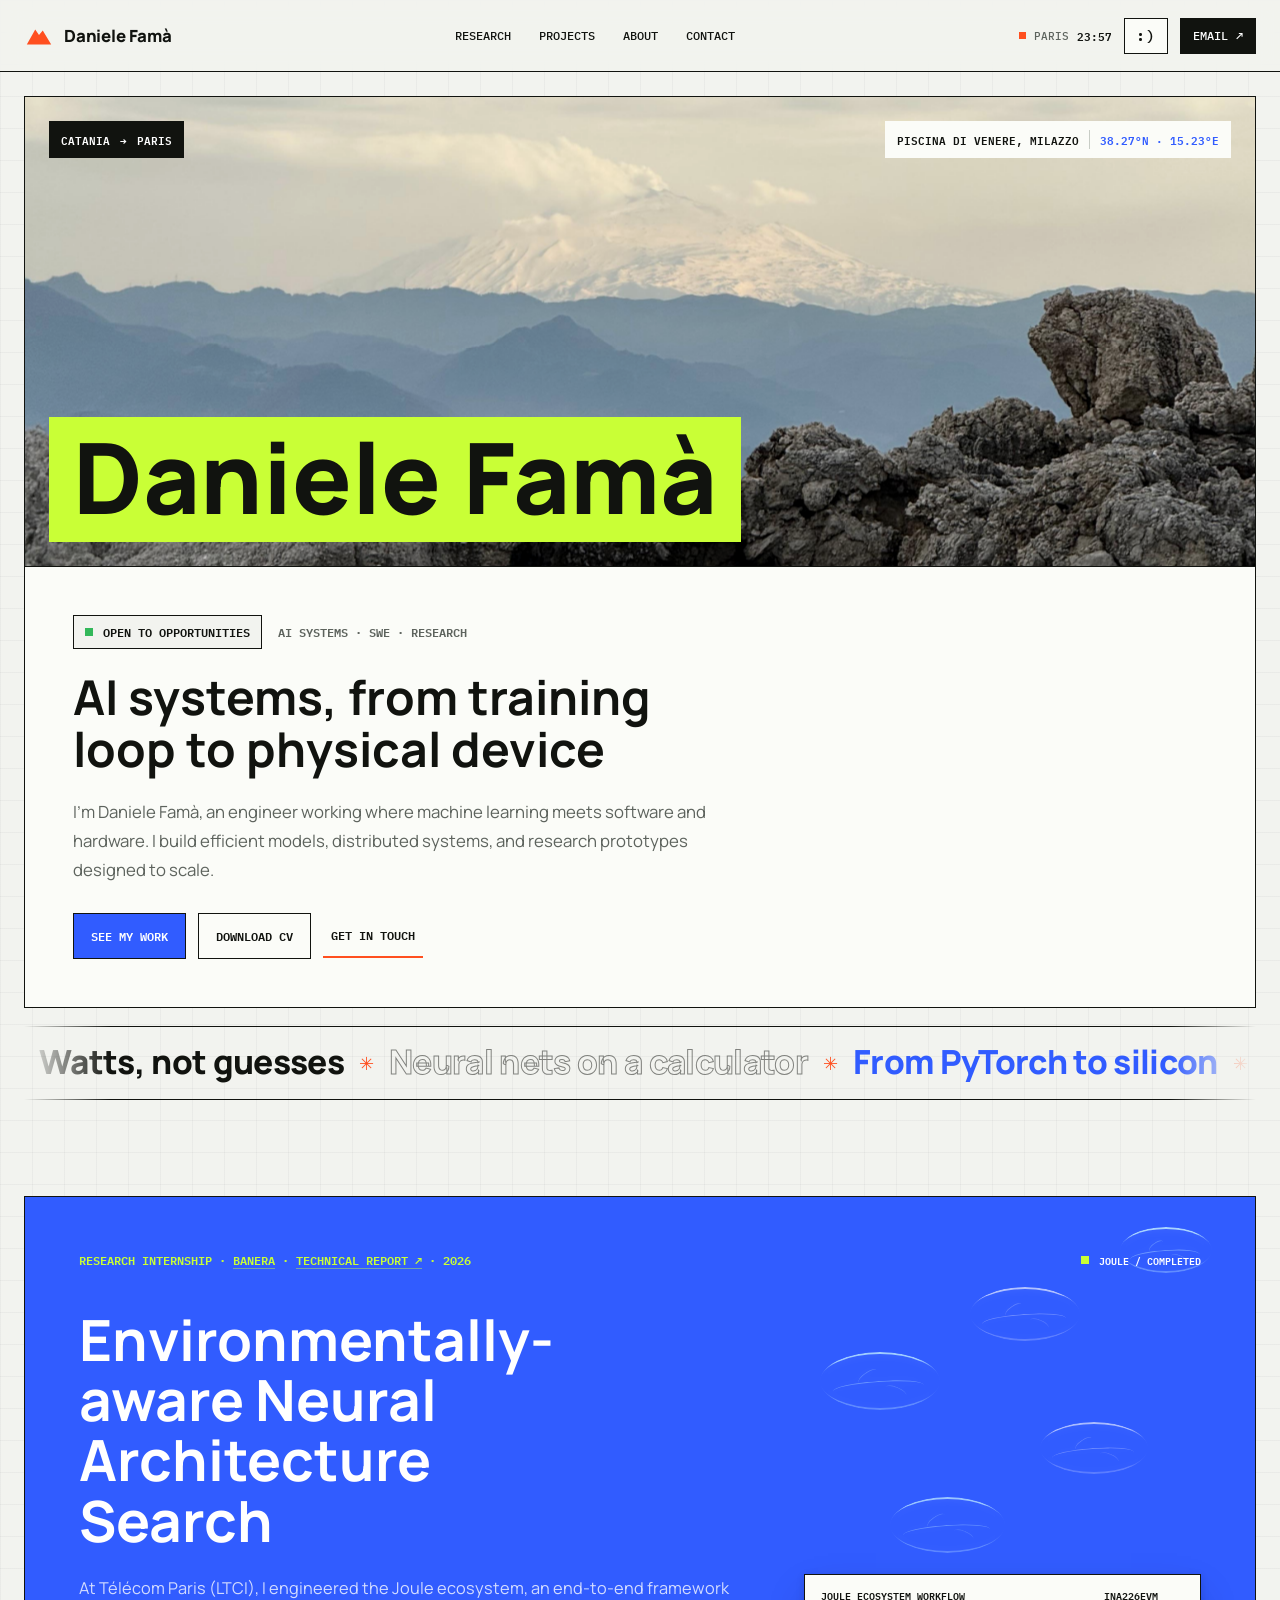
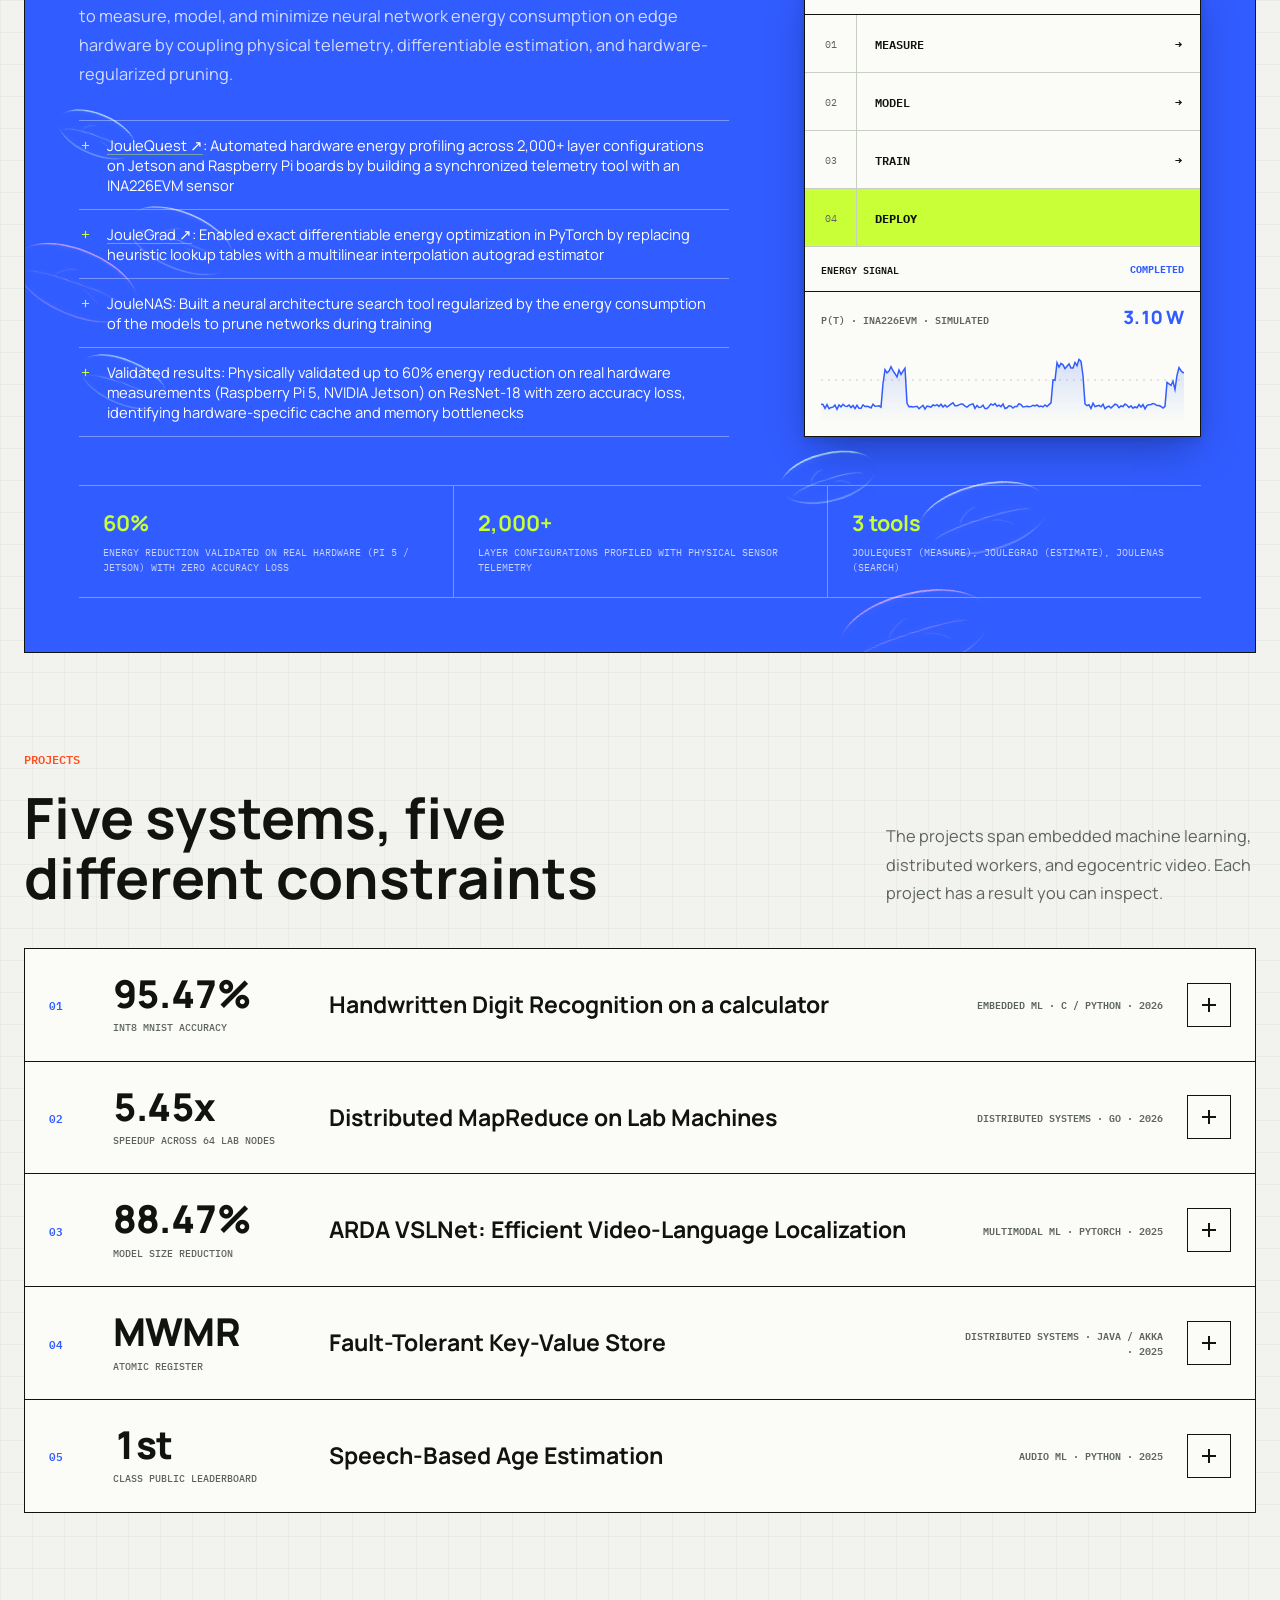
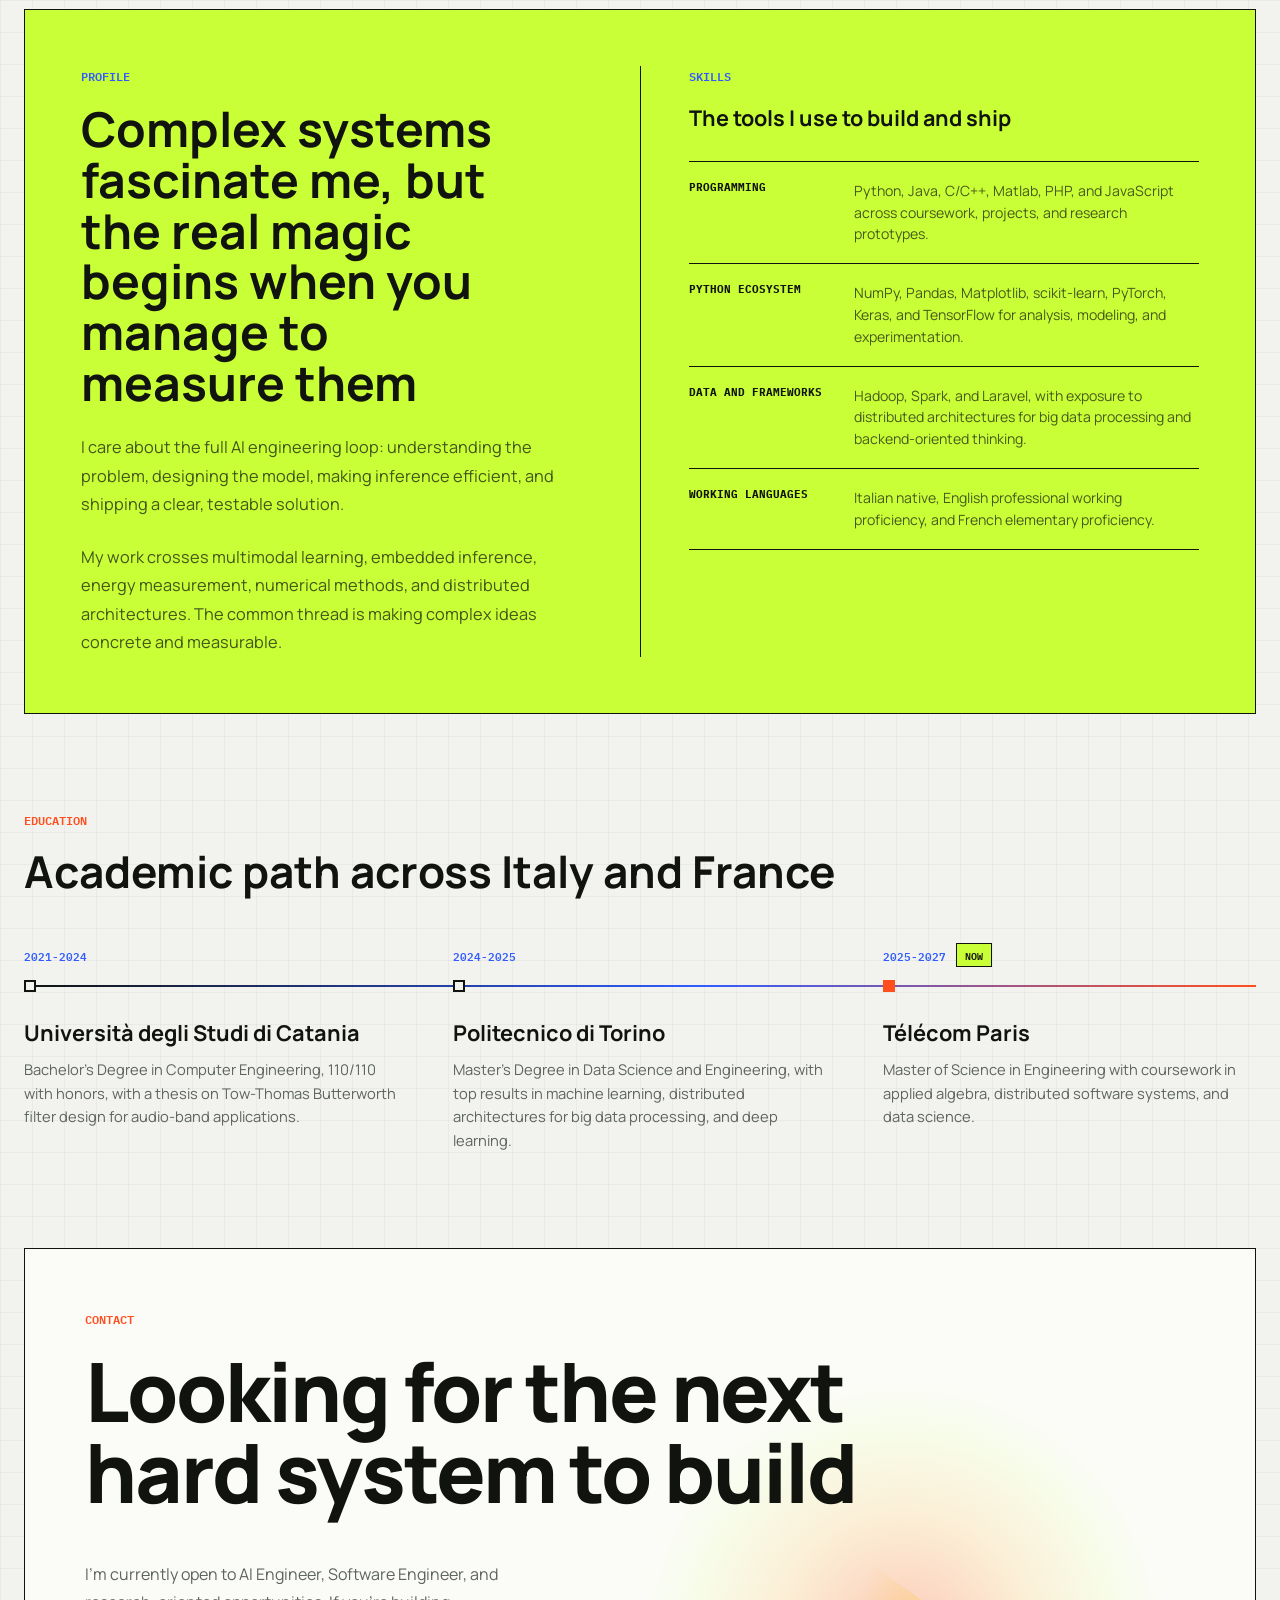
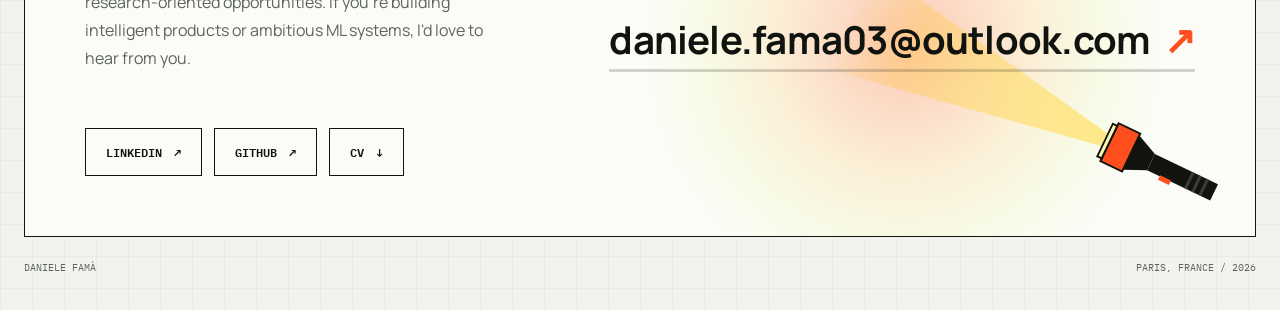
==== index.html @ eae2f4e5 "telemetry object improved" ====
<!DOCTYPE html>
<html lang="en">
  <head>
    <meta charset="UTF-8" />
    <meta name="viewport" content="width=device-width, initial-scale=1.0" />
    <meta name="theme-color" content="#f2f3ef" />
    <title>Daniele Fam&#224;</title>
    <meta
      name="description"
      content="Daniele Fam&#224; is an AI systems engineer and researcher building efficient machine learning, embedded inference, and distributed software."
    />
    <meta name="google-site-verification" content="vZZBsT3FlgSBNTk1A4DWDJpKi2VEjk6vRIv4xX8VwcM" />
    <link
      rel="icon"
      href="data:image/svg+xml,%3Csvg xmlns='http://www.w3.org/2000/svg' viewBox='0 0 32 32'%3E%3Cpath d='M3 25 L12 9 L16 15 L20 10 L29 25 Z' fill='%23ff4f1f'/%3E%3C/svg%3E"
    />
    <link rel="preconnect" href="https://fonts.googleapis.com" />
    <link rel="preconnect" href="https://fonts.gstatic.com" crossorigin />
    <link
      href="https://fonts.googleapis.com/css2?family=IBM+Plex+Mono:wght@400;500;600&family=Manrope:wght@400;500;600;700;800&display=swap"
      rel="stylesheet"
    />
    <link rel="stylesheet" href="styles.css?v=45" />
  </head>
  <body>
    <a class="skip-link" href="#main-content">Skip to content</a>

    <header class="site-header">
      <a class="brand" href="#top" aria-label="Daniele Fam&#224;, back to top">
        <svg class="brand-mark" viewBox="0 0 32 32" aria-hidden="true">
          <path d="M3 25 L12 9 L16 15 L20 10 L29 25 Z" />
        </svg>
        <span class="brand-name">Daniele Fam&#224;</span>
      </a>

      <nav class="main-nav" aria-label="Primary navigation">
        <a href="#experience" data-i18n="nav.experience">Research</a>
        <a href="#highlights" data-i18n="nav.highlights">Projects</a>
        <a href="#about" data-i18n="nav.about">About</a>
        <a href="#contact" data-i18n="nav.contact">Contact</a>
      </nav>

      <div class="header-actions">
        <span class="header-clock" aria-label="Local time in Paris">
          <span class="clock-dot" aria-hidden="true"></span>Paris <time data-paris-time>--:--</time>
        </span>
        <button class="header-mood" type="button" aria-label="Interactive smiley face: hover to stick tongue out" title=":)">
          <span class="mood-face" aria-hidden="true">
            <span class="mood-eyes">:</span><span class="mood-mouth"><span class="mouth-smile">)</span><span class="mouth-tongue">P</span></span>
          </span>
        </button>
        <a class="header-contact" href="mailto:daniele.fama03@outlook.com">Email <span aria-hidden="true">&nearr;</span></a>
      </div>
    </header>

    <main id="main-content">
      <section id="top" class="hero reveal reveal-visible" aria-labelledby="hero-name">
        <div class="hero-media">
          <img src="picture_for_website/4.jpg" alt="" width="3024" height="4032" />
          <div class="hero-origin" aria-label="From Catania to Paris">
            <span>Catania</span><span aria-hidden="true">&rarr;</span><span>Paris</span>
          </div>
          <p class="hero-coords">
            <span>Piscina di Venere, Milazzo</span>
            <span>38.27&deg;N &middot; 15.23&deg;E</span>
          </p>
          <h1 id="hero-name"><span>Daniele</span> <span>Fam&#224;</span></h1>
        </div>

        <div class="hero-intro">
          <div class="hero-copy">
            <div class="hero-status">
              <span class="hero-availability">
                <span class="status-dot" aria-hidden="true"></span>
                <span data-i18n="hero.stat3Value">Open to opportunities</span>
              </span>
              <span data-i18n="hero.eyebrow">AI systems · SWE · Research</span>
            </div>
            <h2 data-i18n="hero.title">AI systems, from training loop to physical device</h2>
            <p data-i18n="hero.text">
              I'm Daniele Fam&#224;, an engineer working where machine learning meets software and hardware. I build
              efficient models, distributed systems, and research prototypes that hold up beyond the notebook.
            </p>
            <div class="hero-actions">
              <a class="button button-primary" href="#experience" data-i18n="hero.primaryCta">See my work</a>
              <a target="_blank" rel="noopener noreferrer" class="button button-secondary" href="assets/daniele_fama-cv.pdf" download data-i18n="hero.cvCta">Download CV</a>
              <a class="text-link" href="mailto:daniele.fama03@outlook.com" data-i18n="hero.secondaryCta">Get in touch</a>
            </div>
          </div>

        </div>
      </section>

      <section class="motion-strip" aria-hidden="true">
        <div class="motion-track" id="motion-track"></div>
      </section>

      <div id="experience-list">
      <section id="experience" class="research-section reveal" aria-labelledby="research-title">
        <div class="research-botanical" aria-hidden="true">
          <span class="botanical-sprig botanical-sprig-a">
            <i><span></span></i><i><span></span></i><i><span></span></i><i><span></span></i><i><span></span></i>
          </span>
          <span class="botanical-sprig botanical-sprig-b">
            <i><span></span></i><i><span></span></i><i><span></span></i><i><span></span></i>
          </span>
          <span class="botanical-sprig botanical-sprig-c">
            <i><span></span></i><i><span></span></i><i><span></span></i><i><span></span></i><i><span></span></i>
          </span>
        </div>
        <div class="section-kicker-row">
          <p class="section-tag">Research internship · <a href="https://anr.fr/Projet-ANR-24-CE23-4369" target="_blank" rel="noreferrer" class="research-fund-link" title="ANR BANERA project">BANERA</a> · 2026</p>
          <span class="research-state"><span aria-hidden="true"></span> JOULE / COMPLETED</span>
        </div>

        <div class="research-grid">
          <div class="research-copy">
            <h2 id="research-title" class="section-title">
              Environmentally-aware Neural Architecture Search
            </h2>
            <p class="section-text">
              At T&#233;l&#233;com Paris (LTCI), I engineered the Joule ecosystem, an end-to-end framework to measure, model, and minimize neural network energy consumption on edge hardware by coupling physical telemetry, differentiable estimation, and hardware-regularized pruning.
            </p>
            <ul class="research-points">
              <li>JouleQuest: Automated hardware energy profiling across 2,000+ layer configurations on Jetson and Raspberry Pi boards by building a synchronized telemetry tool with an INA226EVM sensor</li>
              <li>JouleGrad: Enabled exact differentiable energy optimization in PyTorch by replacing heuristic lookup tables with a multilinear interpolation autograd estimator</li>
              <li>JouleNAS: Built an architecture search tool that finds energy-efficient models by pruning networks during training with real hardware measurements</li>
              <li>Validated results: Physically validated up to 60% energy reduction on real hardware measurements (Raspberry Pi 5, NVIDIA Jetson) on ResNet-18 with zero accuracy loss, identifying hardware-specific cache and memory bottlenecks</li>
            </ul>
          </div>

          <div class="research-console" aria-label="Joule ecosystem workflow" aria-live="polite">
            <div class="console-view" data-console-view="overview">
              <div class="console-header">
                <span>Joule ecosystem workflow</span>
                <span>INA226EVM</span>
              </div>
              <ol class="console-flow">
                <li>
                  <span>01</span>
                  <button class="console-step-button" type="button" data-console-open="measure">
                    <span>Measure</span><span aria-hidden="true">&rarr;</span>
                  </button>
                </li>
                <li>
                  <span>02</span>
                  <button class="console-step-button" type="button" data-console-open="model">
                    <span>Model</span><span aria-hidden="true">&rarr;</span>
                  </button>
                </li>
                <li>
                  <span>03</span>
                  <button class="console-step-button" type="button" data-console-open="train">
                    <span>Train</span><span aria-hidden="true">&rarr;</span>
                  </button>
                </li>
                <li class="console-step-active"><span>04</span><strong>Deploy</strong></li>
              </ol>
              <div class="console-readout"><span>ENERGY SIGNAL</span><strong>COMPLETED</strong></div>
            </div>

            <div class="console-view" data-console-view="measure" hidden>
              <div class="console-header">
                <span>JouleQuest measurement loop</span>
                <button class="console-back" type="button" data-console-back>
                  <span aria-hidden="true">&larr;</span> <span>Back</span>
                </button>
              </div>
              <ol class="console-flow">
                <li><span>01</span><strong>Run</strong></li>
                <li><span>02</span><strong>Calibrate</strong></li>
                <li><span>03</span><strong>Capture</strong></li>
                <li class="console-step-active"><span>04</span><strong>Analyze</strong></li>
              </ol>
              <div class="console-readout"><span>ENERGY SIGNAL</span><strong>COMPLETED</strong></div>
            </div>

            <div class="console-view" data-console-view="model" hidden>
              <div class="console-header">
                <span>JouleGrad differentiable estimator</span>
                <button class="console-back" type="button" data-console-back>
                  <span aria-hidden="true">&larr;</span> <span>Back</span>
                </button>
              </div>
              <ol class="console-flow">
                <li><span>01</span><strong>Tabulate</strong></li>
                <li><span>02</span><strong>Bracket</strong></li>
                <li><span>03</span><strong>Interpolate</strong></li>
                <li class="console-step-active"><span>04</span><strong>Differentiate</strong></li>
              </ol>
              <div class="console-readout"><span>ENERGY SIGNAL</span><strong>COMPLETED</strong></div>
            </div>

            <div class="console-view" data-console-view="train" hidden>
              <div class="console-header">
                <span>JouleNAS training loop</span>
                <button class="console-back" type="button" data-console-back>
                  <span aria-hidden="true">&larr;</span> <span>Back</span>
                </button>
              </div>
              <ol class="console-flow">
                <li><span>01</span><strong>Mask</strong></li>
                <li><span>02</span><strong>Penalize</strong></li>
                <li><span>03</span><strong>Step</strong></li>
                <li class="console-step-active"><span>04</span><strong>Harvest</strong></li>
              </ol>
              <div class="console-readout"><span>ENERGY SIGNAL</span><strong>COMPLETED</strong></div>
            </div>
          </div>
        </div>

        <div class="research-outcomes" aria-label="Research outcomes">
          <div class="research-outcome">
            <strong>60%</strong>
            <span>energy reduction validated on real hardware (Pi 5 / Jetson) with zero accuracy loss</span>
          </div>
          <div class="research-outcome">
            <strong>2,000+</strong>
            <span>layer configurations profiled with physical sensor telemetry</span>
          </div>
          <div class="research-outcome">
            <strong>3 tools</strong>
            <span>JouleQuest (measure), JouleGrad (estimate), JouleNAS (search)</span>
          </div>
        </div>
      </section>
      </div>

      <section id="highlights" class="projects-section reveal" aria-labelledby="projects-title">
        <div class="section-heading">
          <div>
            <p class="section-tag" data-i18n="highlights.tag">Projects</p>
            <h2 id="projects-title" class="section-title" data-i18n="highlights.title">
              Five systems, five different constraints
            </h2>
          </div>
          <p class="section-text section-text-compact" data-i18n="highlights.intro">
            The projects span embedded machine learning, distributed workers, and egocentric video. Each project
            has a result you can inspect.
          </p>
        </div>
        <div class="project-ledger" id="highlight-grid"></div>
      </section>

      <section id="about" class="profile-section reveal" aria-labelledby="profile-title">
        <div class="profile-copy">
          <p class="section-tag" data-i18n="about.tag">Profile</p>
          <h2 id="profile-title" class="section-title" data-i18n="about.title">
            I like difficult systems with observable behavior
          </h2>
          <p class="section-text" data-i18n="about.text1">
            I care about the full AI engineering loop: understanding the problem, designing the model, making
            inference efficient, and shipping a clear, testable solution.
          </p>
          <p class="section-text" data-i18n="about.text2">
            My work crosses multimodal learning, embedded inference, energy measurement, numerical methods, and
            distributed architectures. The common thread is making complex ideas concrete and measurable.
          </p>
        </div>

        <div id="focus" class="focus-panel">
          <div class="focus-heading">
            <p class="section-tag" data-i18n="focus.tag">Skills</p>
            <h2 class="focus-title" data-i18n="focus.title">The tools I use to build and ship</h2>
          </div>
          <div class="focus-grid" id="focus-grid"></div>
        </div>
      </section>

      <section class="education-section reveal" aria-labelledby="education-title">
        <div class="education-heading">
          <p class="section-tag" data-i18n="timeline.tag">Education</p>
          <h2 id="education-title" class="section-title" data-i18n="timeline.title">
            Academic path across Italy and France
          </h2>
        </div>
        <ol class="route" id="timeline"></ol>
      </section>

      <section id="contact" class="contact-section reveal" aria-labelledby="contact-title">
        <p class="section-tag section-tag-inverse" data-i18n="contact.tag">Contact</p>
        <h2 id="contact-title" class="contact-title" data-i18n="contact.title">
          Looking for the next hard system to build
        </h2>
        <div class="contact-grid">
          <p class="contact-text" data-i18n="contact.text">
            I'm currently open to AI Engineer, Software Engineer, and research-oriented opportunities. If
            you're building intelligent products or ambitious ML systems, I'd love to hear from you.
          </p>
          <a class="contact-email" href="mailto:daniele.fama03@outlook.com">
            <span>daniele.fama03@outlook.com</span><span aria-hidden="true">&nearr;</span>
          </a>
        </div>
        <ul class="contact-links">
          <li>
            <a href="https://www.linkedin.com/in/daniele-fama" target="_blank" rel="noreferrer">
              <span data-i18n="contact.linkedinLabel">LinkedIn</span><span aria-hidden="true">&nearr;</span>
            </a>
          </li>
          <li>
            <a href="https://github.com/danielefam" target="_blank" rel="noreferrer">
              <span>GitHub</span><span aria-hidden="true">&nearr;</span>
            </a>
          </li>
          <li>
            <a target="_blank" rel="noopener noreferrer" href="assets/daniele_fama-cv.pdf" download>
              <span data-i18n="contact.cvLabel">CV</span><span aria-hidden="true">&darr;</span>
            </a>
          </li>
        </ul>
        <div class="contact-torch" aria-hidden="true">
          <span class="torch-beam"></span>
          <svg class="torch-body" viewBox="0 0 124 48" width="124" height="48">
            <rect x="2" y="15" width="70" height="18" fill="#11130f" />
            <rect x="12" y="15" width="3" height="18" fill="#3a3d36" />
            <rect x="20" y="15" width="3" height="18" fill="#3a3d36" />
            <rect x="28" y="15" width="3" height="18" fill="#3a3d36" />
            <rect x="46" y="11" width="12" height="5" fill="#ff4f1f" />
            <polygon points="72,15 94,5 94,43 72,33" fill="#11130f" />
            <rect x="94" y="3" width="24" height="42" fill="#ff4f1f" stroke="#11130f" stroke-width="2" />
            <rect x="118" y="6" width="5" height="36" fill="#fff3b0" stroke="#11130f" stroke-width="2" />
          </svg>
        </div>
      </section>
    </main>

    <footer class="site-footer">
      <span>Daniele Fam&#224;</span>
      <span>Paris, France / 2026</span>
    </footer>

    <script src="content.js?v=12"></script>
    <script src="script.js?v=47"></script>
  </body>
</html>
---- styles.css ----
:root {
  --paper: #f2f3ef;
  --surface: #fbfcf8;
  --ink: #11130f;
  --muted: #5d635d;
  --line: #c8cdc6;
  --orange: #ff4f1f;
  --lime: #c9ff36;
  --blue: #315cff;
  --mono: "IBM Plex Mono", monospace;
  --sans: "Manrope", sans-serif;
  --max-width: 1240px;
}

* {
  box-sizing: border-box;
}

html {
  scroll-behavior: smooth;
  scroll-padding-top: 88px;
}

body {
  margin: 0;
  min-width: 320px;
  color: var(--ink);
  background-color: var(--paper);
  background-image:
    linear-gradient(rgba(17, 19, 15, 0.035) 1px, transparent 1px),
    linear-gradient(90deg, rgba(17, 19, 15, 0.035) 1px, transparent 1px);
  background-size: 32px 32px;
  font-family: var(--sans);
  font-size: 16px;
}

::selection {
  color: var(--ink);
  background: var(--lime);
}

a {
  color: inherit;
  text-decoration: none;
}

button,
a {
  -webkit-tap-highlight-color: transparent;
}

button,
input,
textarea,
select {
  font: inherit;
}

.skip-link {
  position: fixed;
  top: 12px;
  left: 12px;
  z-index: 100;
  padding: 10px 14px;
  color: var(--surface);
  background: var(--ink);
  font-family: var(--mono);
  font-size: 0.75rem;
  transform: translateY(-160%);
}

.skip-link:focus {
  transform: translateY(0);
}

.site-header {
  position: sticky;
  top: 0;
  z-index: 20;
  display: flex;
  align-items: center;
  justify-content: space-between;
  gap: 28px;
  min-height: 72px;
  padding: 12px max(24px, calc((100% - var(--max-width)) / 2));
  border-bottom: 1px solid var(--ink);
  background: rgba(242, 243, 239, 0.94);
  backdrop-filter: blur(14px);
}

.brand,
.main-nav,
.header-actions {
  display: flex;
  align-items: center;
}

.brand {
  flex: 0 0 auto;
  gap: 10px;
}

.brand-mark {
  width: 30px;
  height: 30px;
  fill: var(--orange);
  transition: transform 500ms cubic-bezier(0.34, 1.56, 0.64, 1);
}

.brand:hover .brand-mark,
.brand:focus-visible .brand-mark {
  transform: translateY(-2px) rotate(-6deg);
}

.brand-name {
  font-size: 1.05rem;
  font-weight: 800;
  letter-spacing: -0.01em;
  white-space: nowrap;
}

.header-clock {
  display: inline-flex;
  align-items: center;
  gap: 8px;
  color: var(--muted);
  font-family: var(--mono);
  font-size: 0.7rem;
  font-weight: 500;
  text-transform: uppercase;
  white-space: nowrap;
}

.header-clock time {
  color: var(--ink);
  font-weight: 600;
  font-variant-numeric: tabular-nums;
}

.clock-dot {
  width: 7px;
  height: 7px;
  background: var(--orange);
  animation: pulse-orange 2.4s ease-out infinite;
}

.main-nav {
  gap: 28px;
}

.main-nav a,
.header-contact {
  font-family: var(--mono);
  font-size: 0.72rem;
  font-weight: 500;
  text-transform: uppercase;
}

.main-nav a {
  position: relative;
  padding: 12px 0;
}

.main-nav a::after {
  content: "";
  position: absolute;
  right: 0;
  bottom: 6px;
  left: 0;
  height: 2px;
  background: var(--orange);
  transform: scaleX(0);
  transform-origin: right;
  transition: transform 180ms ease;
}

.main-nav a:hover::after,
.main-nav a:focus-visible::after {
  transform: scaleX(1);
  transform-origin: left;
}

.header-actions {
  gap: 12px;
}

.header-mood {
  position: relative;
  display: inline-flex;
  align-items: center;
  justify-content: center;
  min-width: 44px;
  height: 36px;
  padding: 0 10px;
  border: 1px solid var(--ink);
  background: var(--surface);
  color: var(--ink);
  font-family: var(--mono);
  font-size: 0.95rem;
  font-weight: 600;
  line-height: 1;
  cursor: pointer;
  user-select: none;
  animation: mood-idle-wiggle 5s ease-in-out infinite;
  transition: background-color 160ms ease, transform 160ms cubic-bezier(0.34, 1.56, 0.64, 1), box-shadow 160ms ease;
}

@keyframes mood-idle-wiggle {
  0%, 90%, 100% {
    transform: translateY(0) rotate(0deg);
  }
  92% {
    transform: translateY(-1px) rotate(-3.5deg);
  }
  94% {
    transform: translateY(-1px) rotate(3.5deg);
  }
  96% {
    transform: translateY(0) rotate(-2deg);
  }
  98% {
    transform: translateY(0) rotate(1deg);
  }
}

.header-mood:hover,
.header-mood:focus-visible,
.header-mood.is-tongue {
  background: var(--lime);
  transform: translateY(-1px) rotate(-4deg);
  animation: none;
}

.header-mood:active {
  transform: translateY(0) scale(0.95) rotate(-2deg);
}

.mood-face {
  display: inline-flex;
  align-items: center;
  justify-content: center;
  line-height: 1;
  pointer-events: none;
}

.mood-eyes {
  display: inline-block;
  transition: transform 140ms ease;
}

.header-mood:hover .mood-eyes,
.header-mood:focus-visible .mood-eyes,
.header-mood.is-tongue .mood-eyes {
  transform: scaleY(1.06);
}

.mood-mouth {
  display: inline-grid;
  place-items: center;
  margin-left: 1px;
}

.mouth-smile,
.mouth-tongue {
  grid-area: 1 / 1;
}

.mouth-smile {
  opacity: 1;
  transform: translateY(0) scale(1);
  transition: opacity 120ms ease, transform 160ms ease;
}

.mouth-tongue {
  opacity: 0;
  transform: translateY(-4px) scale(0.7);
  transition: opacity 120ms ease, transform 180ms cubic-bezier(0.34, 1.56, 0.64, 1);
}

.header-mood:hover .mouth-smile,
.header-mood:focus-visible .mouth-smile,
.header-mood.is-tongue .mouth-smile {
  opacity: 0;
  transform: translateY(4px) scale(0.7);
}

.header-mood:hover .mouth-tongue,
.header-mood:focus-visible .mouth-tongue,
.header-mood.is-tongue .mouth-tongue {
  opacity: 1;
  transform: translateY(0) scale(1);
}

.header-mood.is-exploding {
  animation: mood-recoil 320ms cubic-bezier(0.34, 1.56, 0.64, 1);
}

@keyframes mood-recoil {
  0% {
    transform: scale(1) rotate(0deg);
  }
  20% {
    transform: scale(0.85) rotate(-8deg);
  }
  50% {
    transform: scale(1.14) rotate(6deg);
  }
  75% {
    transform: scale(0.96) rotate(-3deg);
  }
  100% {
    transform: translateY(-1px) rotate(-4deg);
  }
}

.mood-explosion {
  position: absolute;
  top: 50%;
  left: 50%;
  width: 0;
  height: 0;
  pointer-events: none;
  z-index: 40;
}

.mood-shockwave {
  position: absolute;
  top: 50%;
  left: 50%;
  border-radius: 50%;
  border: 2px solid var(--orange);
  transform: translate(-50%, -50%);
  animation: mood-shockwave 520ms cubic-bezier(0.12, 0.8, 0.32, 1) forwards;
}

.mood-shockwave-secondary {
  animation-delay: 75ms;
  border-width: 1.5px;
}

@keyframes mood-shockwave {
  0% {
    width: 6px;
    height: 6px;
    opacity: 0.95;
    border-color: var(--orange);
  }
  40% {
    border-color: var(--lime);
  }
  100% {
    width: 130px;
    height: 130px;
    opacity: 0;
    border-color: var(--blue);
  }
}

.mood-particle {
  position: absolute;
  top: 50%;
  left: 50%;
  display: inline-block;
  line-height: 1;
  pointer-events: none;
  animation: mood-particle-burst var(--duration, 850ms) cubic-bezier(0.18, 0.9, 0.32, 1.1) forwards;
}

@keyframes mood-particle-burst {
  0% {
    transform: translate(-50%, -50%) translate(0, 0) rotate(0deg) scale(1);
    opacity: 1;
  }
  60% {
    opacity: 1;
  }
  85% {
    opacity: 0.75;
  }
  100% {
    transform: translate(-50%, -50%) translate(var(--dx), var(--dy)) rotate(var(--rot)) scale(0.25);
    opacity: 0;
  }
}

.mood-bubble {
  position: absolute;
  top: calc(100% + 10px);
  right: 0;
  width: max-content;
  max-width: 250px;
  padding: 8px 12px;
  background: var(--ink);
  color: var(--surface);
  border: 1px solid var(--ink);
  font-family: var(--mono);
  font-size: 0.72rem;
  font-weight: 600;
  line-height: 1.35;
  letter-spacing: -0.01em;
  box-shadow: 3px 3px 0 var(--lime);
  pointer-events: none;
  z-index: 50;
  animation: mood-bubble-pop 240ms cubic-bezier(0.34, 1.56, 0.64, 1) forwards;
  transition: opacity 250ms ease, transform 250ms ease;
}

.mood-bubble::before {
  content: "";
  position: absolute;
  top: -5px;
  right: 17px;
  width: 8px;
  height: 8px;
  background: var(--ink);
  transform: rotate(45deg);
}

.mood-bubble.is-leaving {
  animation: mood-bubble-implode 260ms cubic-bezier(0.55, 0, 1, 0.45) forwards;
  pointer-events: none;
}

@keyframes mood-bubble-implode {
  0% {
    opacity: 1;
    transform: translateY(0) scale(1) rotate(0deg);
    filter: blur(0px);
  }
  20% {
    opacity: 1;
    transform: translateY(-2px) scale(1.08) rotate(2deg);
    filter: blur(0px);
  }
  100% {
    opacity: 0;
    transform: translateY(-16px) scale(0.08) rotate(-10deg);
    filter: blur(4px);
  }
}

.mood-bubble.mood-bubble-bounce {
  animation: mood-bubble-bounce 200ms cubic-bezier(0.34, 1.56, 0.64, 1);
}

@keyframes mood-bubble-pop {
  0% {
    opacity: 0;
    transform: translateY(-8px) scale(0.85);
  }
  100% {
    opacity: 1;
    transform: translateY(0) scale(1);
  }
}

@keyframes mood-bubble-bounce {
  0% {
    transform: scale(0.92);
  }
  50% {
    transform: scale(1.05);
  }
  100% {
    transform: scale(1);
  }
}

.header-contact {
  display: inline-flex;
  align-items: center;
  gap: 8px;
  min-height: 36px;
  padding: 0 13px;
  color: white;
  background: var(--ink);
}

.header-contact:hover,
.header-contact:focus-visible {
  color: var(--ink);
  background: var(--orange);
}

main,
.site-footer {
  width: min(calc(100% - 48px), var(--max-width));
  margin-inline: auto;
}

.hero {
  margin-top: 24px;
  border: 1px solid var(--ink);
  background: var(--surface);
}

.hero-media {
  position: relative;
  height: 470px;
  overflow: hidden;
  border-bottom: 1px solid var(--ink);
  background: var(--blue);
}

.hero-media img {
  width: 100%;
  height: 100%;
  object-fit: cover;
  object-position: center 68%;
  filter: saturate(0.86) contrast(1.05);
  transform: scale(1.015);
  animation: settleImage 900ms ease-out both;
}

.hero-origin,
.hero-coords {
  position: absolute;
  top: 24px;
  left: 24px;
  display: inline-flex;
  gap: 10px;
  align-items: center;
  margin: 0;
  padding: 9px 12px;
  color: white;
  background: var(--ink);
  font-family: var(--mono);
  font-size: 0.7rem;
  font-weight: 600;
  text-transform: uppercase;
}

.hero-coords {
  right: 24px;
  left: auto;
  color: var(--ink);
  background: var(--surface);
}

.hero-coords span + span {
  padding-left: 10px;
  border-left: 1px solid var(--line);
  color: var(--blue);
  font-variant-numeric: tabular-nums;
}

.hero h1 {
  position: absolute;
  right: 24px;
  bottom: 24px;
  left: 24px;
  display: flex;
  flex-wrap: wrap;
  gap: 0 0.22em;
  width: fit-content;
  max-width: calc(100% - 48px);
  margin: 0;
  padding: 16px 24px 20px;
  color: var(--ink);
  background: var(--lime);
  font-size: 6.15rem;
  font-weight: 800;
  line-height: 0.9;
  letter-spacing: 0;
  animation: nameEnter 700ms 120ms ease-out both;
}

.hero-intro {
  display: block;
  padding: 48px;
}

.hero-status,
.section-tag,
.research-state,
.highlight-meta,
.project-index,
.console-header,
.console-flow,
.console-readout,
.timeline-step span,
.site-footer {
  font-family: var(--mono);
  text-transform: uppercase;
}

.hero-status {
  display: flex;
  flex-wrap: wrap;
  align-items: center;
  gap: 10px 16px;
  margin-bottom: 22px;
  color: var(--muted);
  font-size: 0.73rem;
  font-weight: 600;
}

.hero-availability {
  display: inline-flex;
  align-items: center;
  gap: 10px;
  padding: 6px 11px;
  border: 1px solid var(--ink);
  color: var(--ink);
  background: var(--paper);
}

.status-dot {
  width: 8px;
  height: 8px;
  background: #33b85a;
  animation: pulse-green 2.4s ease-out infinite;
}

.hero-copy h2 {
  max-width: 19ch;
  margin: 0;
  font-size: 3rem;
  font-weight: 700;
  line-height: 1.08;
  letter-spacing: 0;
}

.hero-copy > p,
.section-text,
.contact-text {
  color: var(--muted);
  line-height: 1.75;
}

.hero-copy > p {
  max-width: 64ch;
  margin: 22px 0 0;
  font-size: 1.05rem;
}

.hero-actions {
  display: flex;
  flex-wrap: wrap;
  align-items: center;
  gap: 12px;
  margin-top: 28px;
}

.button,
.text-link,
.project-link {
  display: inline-flex;
  align-items: center;
  justify-content: center;
  font-family: var(--mono);
  font-size: 0.72rem;
  font-weight: 600;
  text-transform: uppercase;
}

.button {
  min-height: 46px;
  padding: 0 17px;
  border: 1px solid var(--ink);
}

.button-primary {
  color: white;
  background: var(--blue);
}

.button-secondary {
  background: transparent;
}

.button:hover,
.button:focus-visible {
  color: var(--ink);
  background: var(--orange);
  transform: translateY(-2px);
}

.text-link {
  min-height: 44px;
  padding: 0 8px;
  border-bottom: 2px solid var(--orange);
}

.motion-strip {
  margin-top: 18px;
  overflow: hidden;
  padding-block: 1.1rem;
  border-block: 1px solid var(--ink);
  -webkit-mask-image: linear-gradient(90deg, transparent, #000 7%, #000 93%, transparent);
  mask-image: linear-gradient(90deg, transparent, #000 7%, #000 93%, transparent);
}

.motion-track {
  display: flex;
  align-items: center;
  width: max-content;
  animation: marquee 60s linear infinite;
}

.motion-strip:hover .motion-track {
  animation-play-state: paused;
}

.motion-word {
  padding-inline: 0.45em;
  font-size: clamp(1.25rem, 2.6vw, 2.2rem);
  font-weight: 800;
  line-height: 1.1;
  letter-spacing: -0.02em;
  white-space: nowrap;
  color: transparent;
  -webkit-text-stroke: 1px rgba(17, 19, 15, 0.5);
  transition: color 300ms ease;
}

.motion-word:nth-of-type(3n + 1) {
  color: var(--ink);
  -webkit-text-stroke: 0;
}

.motion-word:nth-of-type(3n + 2) {
  color: var(--blue);
  -webkit-text-stroke: 0;
}

.motion-word:hover {
  color: var(--orange);
  -webkit-text-stroke: 0;
}

.motion-sep {
  color: var(--orange);
  font-size: clamp(0.8rem, 1.4vw, 1.2rem);
}

.research-section,
.projects-section,
.profile-section,
.education-section,
.contact-section {
  margin-top: 96px;
}

.section-kicker-row,
.section-heading {
  display: flex;
  justify-content: space-between;
  gap: 28px;
}

.section-kicker-row {
  align-items: center;
  margin-bottom: 40px;
}

.section-tag {
  margin: 0;
  color: var(--orange);
  font-size: 0.72rem;
  font-weight: 600;
}

.section-title {
  max-width: 17ch;
  margin: 0;
  font-size: 3.55rem;
  font-weight: 700;
  line-height: 1.06;
  letter-spacing: 0;
}

.section-text {
  max-width: 65ch;
  margin: 24px 0 0;
  font-size: 1.02rem;
}

.section-text-compact {
  max-width: 37ch;
  margin-top: 0;
}

.research-section {
  position: relative;
  isolation: isolate;
  overflow: hidden;
  padding: 54px;
  border: 1px solid var(--ink);
  color: white;
  background: var(--blue);
}

#experience-list .research-section + .research-section {
  margin-top: 24px;
}

.research-section > :not(.research-botanical) {
  position: relative;
  z-index: 1;
}

.research-botanical {
  position: absolute;
  inset: 0;
  z-index: 0;
  overflow: hidden;
  opacity: 0.86;
  mix-blend-mode: screen;
  pointer-events: none;
}

.research-botanical::before {
  content: none;
}

.botanical-sprig {
  position: absolute;
  width: 320px;
  height: 300px;
  background: none;
}

.botanical-sprig::before,
.botanical-sprig::after {
  content: none;
}

.botanical-sprig i {
  --stroke-angle: 0deg;
  --stroke-drift-x: 10px;
  --stroke-drift-y: -8px;
  --pulse-delay: 0s;
  position: absolute;
  display: block;
  width: 116px;
  height: 56px;
  border: 0;
  border-top: 2px solid currentColor;
  border-radius: 50%;
  color: rgba(255, 255, 255, 0.78);
  background: none;
  box-shadow: none;
  filter: drop-shadow(0 0 3px rgba(255, 255, 255, 0.16));
  transform-origin: center;
  -webkit-mask-image: linear-gradient(90deg, transparent, #000 14%, #000 82%, transparent);
  mask-image: linear-gradient(90deg, transparent, #000 14%, #000 82%, transparent);
  animation: living-stroke 7.4s cubic-bezier(0.45, 0, 0.2, 1) infinite alternate;
}

.botanical-sprig i::before {
  content: "";
  position: absolute;
  top: -2px;
  left: 0;
  width: 100%;
  height: 100%;
  border: 0;
  border-bottom: 2px solid currentColor;
  border-radius: 50%;
  background: none;
  opacity: 0.4;
  transform: none;
}

.botanical-sprig i:nth-child(even)::before {
  background: none;
  opacity: 0.34;
  transform: none;
}

.botanical-sprig i > span {
  position: absolute;
  top: 49%;
  left: 11%;
  width: 76%;
  height: 14px;
  border-top: 1px solid currentColor;
  border-radius: 50%;
  opacity: 0.48;
  transform: rotate(-4deg);
}

.botanical-sprig i > span::before,
.botanical-sprig i > span::after {
  content: "";
  position: absolute;
  width: 24%;
  height: 8px;
  border-top: 1px solid currentColor;
  border-radius: 50%;
  transform-origin: left center;
}

.botanical-sprig i > span::before {
  top: -5px;
  left: 29%;
  opacity: 0.64;
  transform: rotate(-31deg);
}

.botanical-sprig i > span::after {
  top: 1px;
  left: 58%;
  opacity: 0.46;
  transform: rotate(27deg);
}

.botanical-sprig i::after {
  content: "";
  position: absolute;
  top: 51%;
  left: 10%;
  width: 28px;
  height: 2px;
  border: 0;
  border-radius: 999px;
  background: linear-gradient(
    90deg,
    transparent,
    rgba(126, 255, 151, 0.38) 18%,
    rgba(150, 255, 170, 0.95) 48%,
    rgba(119, 255, 145, 0.62) 72%,
    transparent
  );
  box-shadow: 0 0 6px rgba(119, 255, 145, 0.45);
  opacity: 0;
  transform: rotate(-7deg);
  animation: stroke-pulse 3.4s ease-in-out infinite;
  animation-delay: var(--pulse-delay);
}

.botanical-sprig i:nth-child(1) {
  top: 10px;
  left: 24px;
  width: 94px;
  height: 48px;
  color: rgba(201, 255, 54, 0.92);
  --stroke-angle: -18deg;
  --stroke-drift-x: 15px;
  --pulse-delay: -0.8s;
  animation-duration: 6.8s;
}

.botanical-sprig i:nth-child(2) {
  top: 75px;
  left: 142px;
  width: 128px;
  height: 66px;
  --stroke-angle: 24deg;
  --stroke-drift-x: -13px;
  --stroke-drift-y: 7px;
  --pulse-delay: -2.1s;
  animation-duration: 9.1s;
  animation-delay: -3.4s;
}

.botanical-sprig i:nth-child(3) {
  top: 160px;
  left: 42px;
  width: 148px;
  height: 76px;
  color: rgba(255, 149, 119, 0.82);
  --stroke-angle: -7deg;
  --stroke-drift-x: 18px;
  --stroke-drift-y: -12px;
  --pulse-delay: -1.4s;
  animation-duration: 8.3s;
  animation-delay: -5.2s;
}

.botanical-sprig i:nth-child(4) {
  top: 255px;
  left: 156px;
  width: 106px;
  height: 52px;
  color: rgba(201, 255, 54, 0.78);
  --stroke-angle: 19deg;
  --stroke-drift-x: -16px;
  --stroke-drift-y: -4px;
  --pulse-delay: -2.8s;
  animation-duration: 7.8s;
  animation-delay: -1.8s;
}

.botanical-sprig i:nth-child(5) {
  top: 325px;
  left: 34px;
  width: 124px;
  height: 62px;
  --stroke-angle: 8deg;
  --stroke-drift-x: 10px;
  --stroke-drift-y: 9px;
  --pulse-delay: -3.2s;
  animation-duration: 9.6s;
  animation-delay: -6.1s;
}

.botanical-sprig-a {
  top: 15px;
  right: 15px;
  width: 460px;
  height: 360px;
}

.botanical-sprig-a i:nth-child(1) {
  top: 15px;
  left: 340px;
  width: 92px;
  height: 46px;
  color: rgba(201, 255, 54, 0.85);
  --stroke-angle: -22deg;
  --stroke-drift-x: 10px;
  --pulse-delay: -0.5s;
  animation-duration: 7s;
}

.botanical-sprig-a i:nth-child(2) {
  top: 75px;
  left: 190px;
  width: 110px;
  height: 54px;
  color: rgba(255, 255, 255, 0.72);
  --stroke-angle: 18deg;
  --stroke-drift-x: -12px;
  --stroke-drift-y: 6px;
  --pulse-delay: -2s;
  animation-duration: 8.5s;
}

.botanical-sprig-a i:nth-child(3) {
  top: 140px;
  left: 40px;
  width: 120px;
  height: 58px;
  color: rgba(201, 255, 54, 0.8);
  --stroke-angle: -12deg;
  --stroke-drift-x: 14px;
  --stroke-drift-y: -8px;
  --pulse-delay: -1.2s;
  animation-duration: 8s;
}

.botanical-sprig-a i:nth-child(4) {
  top: 210px;
  left: 260px;
  width: 108px;
  height: 52px;
  color: rgba(255, 255, 255, 0.68);
  --stroke-angle: 20deg;
  --stroke-drift-x: -10px;
  --stroke-drift-y: -4px;
  --pulse-delay: -2.8s;
  animation-duration: 7.6s;
}

.botanical-sprig-a i:nth-child(5) {
  top: 285px;
  left: 110px;
  width: 115px;
  height: 56px;
  color: rgba(201, 255, 54, 0.75);
  --stroke-angle: -4deg;
  --stroke-drift-x: 10px;
  --stroke-drift-y: 8px;
  --pulse-delay: -1.8s;
  animation-duration: 9s;
}

.botanical-sprig-b {
  bottom: 23%;
  left: -56px;
  transform: rotate(23deg) scale(0.88);
}

.botanical-sprig-c {
  right: 12%;
  bottom: -70px;
  transform: rotate(-14deg) scale(1.04);
}

@keyframes living-stroke {
  0% {
    opacity: 0.46;
    transform: translate3d(-4px, 5px, 0) rotate(calc(var(--stroke-angle) - 4deg)) scale(0.94);
  }
  48% {
    opacity: 0.9;
  }
  100% {
    opacity: 0.62;
    transform: translate3d(var(--stroke-drift-x), var(--stroke-drift-y), 0)
      rotate(calc(var(--stroke-angle) + 5deg)) scale(1.05);
  }
}

@keyframes stroke-pulse {
  0%, 14% {
    left: 8%;
    opacity: 0;
    transform: translateY(2px) rotate(-7deg) scaleX(0.45);
  }
  42% {
    opacity: 0.82;
  }
  78%, 100% {
    left: 72%;
    opacity: 0;
    transform: translateY(-2px) rotate(5deg) scaleX(0.82);
  }
}

.research-section .section-tag {
  color: var(--lime);
  line-height: 1.6;
}

.research-fund-link {
  color: inherit;
  text-decoration: underline;
  text-decoration-color: rgba(201, 255, 54, 0.45);
  text-underline-offset: 3px;
  white-space: nowrap;
  transition: text-decoration-color 0.2s ease, opacity 0.2s ease;
}

.research-fund-link:hover {
  text-decoration-color: var(--lime);
  opacity: 0.85;
}

.research-fund-link:focus-visible {
  outline: 1px solid var(--lime);
  outline-offset: 2px;
}

.research-state {
  display: inline-flex;
  align-items: center;
  gap: 10px;
  font-size: 0.65rem;
  font-weight: 600;
}

.research-state > span {
  width: 8px;
  height: 8px;
  background: var(--lime);
  animation: signalPulse 1.7s ease-in-out infinite;
}

.research-grid {
  display: grid;
  grid-template-columns: minmax(0, 1.25fr) minmax(320px, 0.75fr);
  gap: 64px;
  align-items: end;
}

.research-section .section-title {
  max-width: 15ch;
}

.research-section .section-text {
  color: rgba(255, 255, 255, 0.78);
}

.research-points {
  display: grid;
  gap: 0;
  max-width: 650px;
  margin: 32px 0 0;
  padding: 0;
  border-top: 1px solid rgba(255, 255, 255, 0.35);
  list-style: none;
}

.research-points li {
  position: relative;
  padding: 14px 16px 14px 28px;
  border-bottom: 1px solid rgba(255, 255, 255, 0.35);
  font-size: 0.92rem;
}

.research-points li::before {
  content: "+";
  position: absolute;
  left: 2px;
  color: var(--lime);
  font-family: var(--mono);
}

.research-instrument {
  box-shadow: 0 18px 40px -10px rgba(5, 15, 55, 0.38), 0 2px 8px rgba(0, 0, 0, 0.12);
}

.research-console {
  border: 1px solid var(--ink);
  color: var(--ink);
  background: var(--surface);
}

.power-trace {
  display: grid;
  gap: 8px;
  padding: 12px 16px 14px;
  border: 1px solid var(--ink);
  border-top: 0;
  color: var(--muted);
  background: var(--surface);
}

.power-readout {
  display: flex;
  align-items: baseline;
  justify-content: space-between;
  gap: 16px;
  font-family: var(--mono);
  font-size: 0.62rem;
  font-weight: 600;
  text-transform: uppercase;
}

.power-readout strong {
  color: var(--blue);
  font-family: var(--sans);
  font-size: 1.15rem;
  font-weight: 800;
  font-variant-numeric: tabular-nums;
  white-space: nowrap;
}

.power-trace canvas {
  display: block;
  width: 100%;
  height: 84px;
}

.console-view[hidden] {
  display: none;
}

.console-header,
.console-readout {
  display: flex;
  align-items: center;
  justify-content: space-between;
  gap: 16px;
  padding: 13px 16px;
  font-size: 0.64rem;
  font-weight: 600;
}

.console-header {
  display: grid;
  grid-template-columns: minmax(0, 1fr) 80px;
  min-height: 40px;
  padding-top: 0;
  padding-bottom: 0;
  border-bottom: 1px solid var(--ink);
}

.console-header > span:first-child {
  min-width: 0;
  overflow: hidden;
  text-overflow: ellipsis;
  white-space: nowrap;
}

.console-flow {
  margin: 0;
  padding: 0;
  list-style: none;
}

.console-flow li {
  display: grid;
  grid-template-columns: 52px 1fr;
  align-items: center;
  min-height: 58px;
  border-bottom: 1px solid var(--line);
}

.console-flow li > span {
  display: grid;
  align-self: stretch;
  place-items: center;
  border-right: 1px solid var(--line);
  color: var(--muted);
  font-size: 0.65rem;
}

.console-flow strong {
  padding-inline: 18px;
  font-size: 0.77rem;
}

.console-step-active {
  background: var(--lime);
}

.console-step-button,
.console-back {
  border: 0;
  color: inherit;
  background: transparent;
  font-family: var(--mono);
  font-weight: 600;
  text-transform: uppercase;
  cursor: pointer;
}

.console-step-button {
  display: flex;
  align-items: center;
  justify-content: space-between;
  align-self: stretch;
  width: 100%;
  padding: 0 18px;
  font-size: 0.77rem;
  text-align: left;
}

.console-step-button:hover,
.console-step-button:focus-visible {
  background: var(--ink);
  color: var(--lime);
}

.console-back {
  display: inline-flex;
  gap: 6px;
  align-items: center;
  justify-self: end;
  width: 80px;
  height: 100%;
  min-height: 0;
  padding: 0;
  font-size: 0.64rem;
  line-height: 1;
}

.console-back > span:first-child {
  display: grid;
  flex: 0 0 14px;
  width: 14px;
  height: 14px;
  place-items: center;
  font-size: 0.85rem;
  line-height: 14px;
}

.console-back:hover,
.console-back:focus-visible {
  color: var(--blue);
}

.console-readout {
  color: var(--ink);
  background: var(--surface);
}

.console-readout strong {
  color: var(--blue);
}

.research-outcomes {
  display: grid;
  grid-template-columns: repeat(3, minmax(0, 1fr));
  margin-top: 48px;
  border-top: 1px solid rgba(255, 255, 255, 0.35);
  border-bottom: 1px solid rgba(255, 255, 255, 0.35);
}

.research-outcome {
  display: grid;
  gap: 8px;
  padding: 22px 24px;
}

.research-outcome + .research-outcome {
  border-left: 1px solid rgba(255, 255, 255, 0.35);
}

.research-outcome strong {
  color: var(--lime);
  font-size: 1.35rem;
}

.research-outcome span {
  color: rgba(255, 255, 255, 0.72);
  font-family: var(--mono);
  font-size: 0.63rem;
  line-height: 1.5;
  text-transform: uppercase;
}

.section-heading {
  align-items: end;
  margin-bottom: 40px;
}

.section-heading .section-tag,
.education-heading .section-tag,
.profile-copy .section-tag,
.focus-heading .section-tag {
  margin-bottom: 18px;
}

.project-ledger {
  --col-index: 2.5rem;
  --col-metric: 12rem;
  --col-gap: 1.5rem;
  --row-pad: 24px;
  border: 1px solid var(--ink);
  background: var(--surface);
}

.project {
  --card-accent: var(--orange);
  --mark: rgba(255, 79, 31, 0.3);
  --spot: rgba(255, 79, 31, 0.13);
  --mx: 50%;
  --my: 50%;
  position: relative;
  isolation: isolate;
}

.project + .project {
  border-top: 1px solid var(--ink);
}

.project-accent-blue {
  --card-accent: var(--blue);
  --mark: rgba(49, 92, 255, 0.24);
  --spot: rgba(49, 92, 255, 0.12);
}

.project-accent-lime {
  --card-accent: var(--lime);
  --mark: var(--lime);
  --spot: rgba(201, 255, 54, 0.5);
}

.project::before {
  content: "";
  position: absolute;
  inset: 0;
  z-index: -1;
  opacity: 0;
  background: radial-gradient(480px circle at var(--mx) var(--my), var(--spot), transparent 45%);
  pointer-events: none;
  transition: opacity 400ms ease;
}

.project:hover::before {
  opacity: 1;
}

.project::after {
  content: "";
  position: absolute;
  top: 0;
  bottom: 0;
  left: 0;
  width: 6px;
  background: var(--card-accent);
  transform: scaleY(0);
  transform-origin: top;
  transition: transform 500ms cubic-bezier(0.22, 1, 0.36, 1);
}

.project.is-open::after {
  transform: scaleY(1);
}

.project-heading {
  margin: 0;
  font: inherit;
}

.project-toggle {
  display: grid;
  grid-template-columns: var(--col-index) var(--col-metric) minmax(0, 1fr) minmax(0, 13rem) 44px;
  align-items: center;
  gap: var(--col-gap);
  width: 100%;
  padding: 26px var(--row-pad);
  border: 0;
  color: var(--ink);
  background: none;
  font: inherit;
  text-align: left;
  cursor: pointer;
}

.project-index {
  color: var(--blue);
  font-family: var(--mono);
  font-size: 0.7rem;
  font-weight: 600;
}

.project-metric strong {
  display: inline;
  font-size: clamp(1.9rem, 3vw, 2.6rem);
  font-weight: 800;
  line-height: 1;
  letter-spacing: -0.02em;
  font-variant-numeric: tabular-nums;
  background: linear-gradient(transparent 60%, var(--mark) 60%) 0 0 / 0% 100% no-repeat;
  transition: background-size 500ms cubic-bezier(0.22, 1, 0.36, 1);
}

.project-toggle:hover .project-metric strong,
.project.is-open .project-metric strong {
  background-size: 100% 100%;
}

.project-metric small {
  display: block;
  margin-top: 8px;
  color: var(--muted);
  font-family: var(--mono);
  font-size: 0.6rem;
  font-weight: 500;
  line-height: 1.4;
  text-transform: uppercase;
}

.project-title {
  font-size: clamp(1.15rem, 1.8vw, 1.5rem);
  font-weight: 700;
  line-height: 1.2;
  text-wrap: balance;
  transition: transform 500ms cubic-bezier(0.22, 1, 0.36, 1);
}

.project-toggle:hover .project-title {
  transform: translateX(6px);
}

.project-meta {
  color: var(--muted);
  font-family: var(--mono);
  font-size: 0.64rem;
  font-weight: 600;
  line-height: 1.5;
  text-align: right;
  text-transform: uppercase;
}

.project-plus {
  position: relative;
  width: 44px;
  height: 44px;
  border: 1px solid var(--ink);
  background: var(--surface);
  transition: background-color 300ms ease, color 300ms ease, transform 500ms cubic-bezier(0.34, 1.56, 0.64, 1);
}

.project-plus::before,
.project-plus::after {
  content: "";
  position: absolute;
  top: 50%;
  left: 50%;
  width: 14px;
  height: 2px;
  margin: -1px 0 0 -7px;
  background: currentColor;
  transition: transform 400ms cubic-bezier(0.22, 1, 0.36, 1);
}

.project-plus::after {
  transform: rotate(90deg);
}

.project-toggle:hover .project-plus {
  background: var(--card-accent);
}

.project.is-open .project-plus {
  color: white;
  background: var(--ink);
  transform: rotate(180deg);
}

.project.is-open .project-plus::after {
  transform: rotate(0deg);
}

.project-panel {
  display: grid;
  grid-template-rows: 0fr;
  transition: grid-template-rows 600ms cubic-bezier(0.22, 1, 0.36, 1);
}

.project.is-open .project-panel {
  grid-template-rows: 1fr;
}

.project-panel-inner {
  position: relative;
  min-height: 0;
  overflow: hidden;
}

.project-panel-body {
  position: relative;
  z-index: 1;
  padding: 0 calc(44px + var(--col-gap) + var(--row-pad)) 34px
    calc(var(--row-pad) + var(--col-index) + var(--col-metric) + var(--col-gap) * 2);
  opacity: 0;
  transform: translateY(-8px);
  transition: opacity 400ms ease, transform 500ms cubic-bezier(0.22, 1, 0.36, 1);
}

.project.is-open .project-panel-body {
  opacity: 1;
  transform: none;
  transition-delay: 150ms;
}

.project-panel-body > p {
  max-width: 60ch;
  margin: 0;
  line-height: 1.65;
}

.project-points {
  display: grid;
  gap: 10px;
  max-width: 64ch;
  margin: 20px 0 0;
  padding: 0;
  list-style: none;
}

.project-points li {
  position: relative;
  padding-left: 18px;
  color: var(--muted);
  font-size: 0.9rem;
  line-height: 1.55;
}

.project-points li::before {
  content: "";
  position: absolute;
  top: 0.65em;
  left: 0;
  width: 8px;
  height: 2px;
  background: var(--orange);
}

.project-link {
  gap: 12px;
  min-height: 44px;
  margin-top: 24px;
  padding: 0 16px;
  border: 1px solid var(--ink);
  background: var(--surface);
}

.project-link:hover,
.project-link:focus-visible {
  background: var(--card-accent);
}

.project-atmosphere {
  position: absolute;
  top: 0;
  right: 0;
  bottom: 12px;
  left: 60%;
  z-index: 0;
  overflow: hidden;
  color: var(--card-accent);
  opacity: 0.3;
  pointer-events: none;
}

.project-atmosphere-calculator {
  left: 64%;
  color: #102a66;
  opacity: 1;
}

.mini-calculator {
  --object-angle: 0deg;
  --object-scale: 1;
  --object-x: 9px;
  --object-y: -7px;
  position: absolute;
  width: 52px;
  height: 74px;
  padding: 32px 7px 7px;
  border: 1px solid currentColor;
  border-radius: 4px 4px 7px 7px;
  animation: project-object-drift 8s ease-in-out infinite alternate;
}

.mini-calculator::before {
  content: "";
  position: absolute;
  top: 7px;
  right: 7px;
  left: 7px;
  height: 15px;
  border: 1px solid currentColor;
  border-radius: 2px;
}

.mini-calculator > span {
  display: grid;
  grid-template-columns: repeat(3, 1fr);
  gap: 4px;
}

.mini-calculator i {
  width: 7px;
  height: 5px;
  border: 1px solid currentColor;
  border-radius: 1px;
}

.mini-calculator-a {
  top: 11%;
  left: 15%;
  --object-angle: -9deg;
}

.mini-calculator-b {
  top: 42%;
  left: 57%;
  --object-angle: 8deg;
  --object-scale: 0.76;
  --object-x: -12px;
  animation-delay: -3.1s;
  animation-duration: 9.4s;
}

.mini-calculator-c {
  right: 14%;
  bottom: 5%;
  --object-angle: -3deg;
  --object-scale: 0.58;
  --object-y: 9px;
  animation-delay: -5.3s;
  animation-duration: 7.2s;
}

.mini-calculator-d {
  top: 4%;
  left: 43%;
  --object-angle: 5deg;
  --object-scale: 0.62;
  --object-x: 5px;
  animation-delay: -1.7s;
  animation-duration: 8.7s;
}

.mini-calculator-e {
  top: 30%;
  right: 8%;
  --object-angle: -11deg;
  --object-scale: 0.7;
  --object-y: 6px;
  animation-delay: -4.4s;
  animation-duration: 7.8s;
}

.mini-calculator-f {
  bottom: 19%;
  left: 31%;
  --object-angle: 11deg;
  --object-scale: 0.52;
  --object-x: -6px;
  animation-delay: -2.6s;
  animation-duration: 9.1s;
}

.mini-calculator-g {
  right: 35%;
  bottom: 2%;
  --object-angle: -6deg;
  --object-scale: 0.46;
  --object-y: 7px;
  animation-delay: -6.1s;
  animation-duration: 8.3s;
}

.project-atmosphere-database {
  color: #07568c;
  opacity: 0.78;
  -webkit-mask-image: linear-gradient(90deg, transparent 0%, rgba(0, 0, 0, 0.3) 26%, #000 58%, rgba(0, 0, 0, 0.72) 84%, transparent 100%);
  mask-image: linear-gradient(90deg, transparent 0%, rgba(0, 0, 0, 0.3) 26%, #000 58%, rgba(0, 0, 0, 0.72) 84%, transparent 100%);
}

.database-mark {
  --object-angle: 0deg;
  --object-scale: 1;
  --object-x: 7px;
  --object-y: -6px;
  position: absolute;
  width: 48px;
  height: 48px;
  color: currentColor;
  animation: project-object-drift 9s ease-in-out infinite alternate;
}

.database-mark svg {
  display: block;
}

.database-mark-a {
  top: 12%;
  right: 11%;
  --object-angle: 5deg;
}

.database-mark-b {
  top: 47%;
  left: 8%;
  --object-angle: -7deg;
  --object-scale: 0.78;
  animation-delay: -3.8s;
}

.database-mark-c {
  right: 22%;
  bottom: 4%;
  --object-angle: 3deg;
  --object-scale: 0.62;
  animation-delay: -6.4s;
}

.database-mark-d {
  top: 5%;
  left: 30%;
  --object-angle: -5deg;
  --object-scale: 0.52;
  animation-delay: -1.9s;
  animation-duration: 8.1s;
}

.database-mark-e {
  top: 29%;
  right: 4%;
  --object-angle: 9deg;
  --object-scale: 0.68;
  --object-y: 5px;
  animation-delay: -4.9s;
  animation-duration: 9.6s;
}

.database-mark-f {
  bottom: 29%;
  left: 13%;
  --object-angle: 4deg;
  --object-scale: 0.48;
  --object-x: -4px;
  animation-delay: -2.8s;
  animation-duration: 7.6s;
}

.database-mark-g {
  right: 47%;
  bottom: 8%;
  --object-angle: -9deg;
  --object-scale: 0.42;
  --object-y: 6px;
  animation-delay: -5.7s;
  animation-duration: 8.8s;
}

.data-route {
  display: none;
  position: absolute;
  width: 42%;
  height: 18px;
  border-top: 1px solid currentColor;
  border-radius: 50%;
  opacity: 0.56;
  transform-origin: left center;
}

.data-route::after {
  content: "";
  position: absolute;
  top: -2px;
  left: 0;
  width: 32px;
  height: 2px;
  border-radius: 999px;
  background: linear-gradient(90deg, transparent, rgba(119, 255, 145, 0.85), transparent);
  box-shadow: 0 0 5px rgba(119, 255, 145, 0.25);
  animation: project-data-pulse 3.8s ease-in-out infinite;
}

.data-route-a {
  top: 27%;
  left: 22%;
  transform: rotate(-12deg);
}

.data-route-b {
  top: 58%;
  left: 25%;
  transform: rotate(17deg);
}

.data-route-b::after {
  animation-delay: -2.1s;
}

.data-route-c {
  right: 7%;
  bottom: 20%;
  transform: rotate(-21deg);
}

.data-route-c::after {
  animation-delay: -3s;
}

.project-atmosphere-audio {
  color: #174fa3;
  opacity: 0.8;
  -webkit-mask-image: linear-gradient(90deg, transparent 0%, rgba(0, 0, 0, 0.3) 26%, #000 58%, rgba(0, 0, 0, 0.72) 84%, transparent 100%);
  mask-image: linear-gradient(90deg, transparent 0%, rgba(0, 0, 0, 0.3) 26%, #000 58%, rgba(0, 0, 0, 0.72) 84%, transparent 100%);
}

.audio-trace {
  position: absolute;
  display: flex;
  align-items: center;
  gap: 4px;
  height: 52px;
}

.audio-trace i {
  width: 1px;
  height: 14px;
  background: currentColor;
  transform-origin: center;
  animation: project-audio-life 2.8s ease-in-out infinite alternate;
}

.audio-trace i:nth-child(2),
.audio-trace i:nth-child(10) { height: 21px; }
.audio-trace i:nth-child(3),
.audio-trace i:nth-child(9) { height: 31px; }
.audio-trace i:nth-child(4),
.audio-trace i:nth-child(8) { height: 18px; }
.audio-trace i:nth-child(5),
.audio-trace i:nth-child(7) { height: 40px; }
.audio-trace i:nth-child(6) { height: 49px; }

.audio-trace i:nth-child(3n + 1) { animation-delay: -0.7s; }
.audio-trace i:nth-child(3n + 2) { animation-delay: -1.6s; }
.audio-trace i:nth-child(3n) { animation-delay: -2.3s; }

.audio-trace-a {
  top: 8%;
  right: 9%;
  transform: rotate(-8deg);
}

.audio-trace-b {
  top: 45%;
  left: 7%;
  color: rgba(119, 190, 112, 0.9);
  transform: rotate(5deg) scale(0.78);
}

.audio-trace-c {
  right: 17%;
  bottom: 2%;
  color: rgba(255, 79, 31, 0.72);
  transform: rotate(-3deg) scale(0.58);
}

.audio-trace-d {
  top: 6%;
  left: 27%;
  color: #d84c25;
  transform: rotate(7deg) scale(0.52);
}

.audio-trace-e {
  top: 31%;
  right: 2%;
  color: #2a8a6e;
  transform: rotate(-11deg) scale(0.66);
}

.audio-trace-f {
  bottom: 23%;
  left: 9%;
  color: #174fa3;
  transform: rotate(3deg) scale(0.46);
}

.audio-trace-g {
  right: 39%;
  bottom: 4%;
  color: #d84c25;
  transform: rotate(-6deg) scale(0.42);
}

.project-atmosphere-pov,
.project-atmosphere-locks {
  opacity: 0.8;
  -webkit-mask-image: linear-gradient(90deg, transparent 0%, rgba(0, 0, 0, 0.3) 26%, #000 58%, rgba(0, 0, 0, 0.72) 84%, transparent 100%);
  mask-image: linear-gradient(90deg, transparent 0%, rgba(0, 0, 0, 0.3) 26%, #000 58%, rgba(0, 0, 0, 0.72) 84%, transparent 100%);
}

.project-atmosphere-pov {
  color: #c84428;
}

.pov-camera,
.pov-glasses,
.mini-lock,
.mini-key {
  --object-angle: 0deg;
  --object-scale: 1;
  --object-x: 6px;
  --object-y: -5px;
  position: absolute;
  border: 1px solid currentColor;
  animation: project-object-drift 8.5s ease-in-out infinite alternate;
}

.pov-camera {
  width: 42px;
  height: 29px;
  border-radius: 4px;
}

.pov-camera::before {
  content: "";
  position: absolute;
  top: 4px;
  right: 6px;
  width: 14px;
  height: 14px;
  border: 1px solid currentColor;
  border-radius: 50%;
  box-shadow: inset 0 0 0 2px transparent, inset 0 0 0 3px currentColor;
}

.pov-camera::after {
  content: "";
  position: absolute;
  top: 8px;
  left: -6px;
  width: 6px;
  height: 11px;
  border: 1px solid currentColor;
  border-right: 0;
  border-radius: 3px 0 0 3px;
}

.pov-camera i {
  position: absolute;
  top: 6px;
  left: 8px;
  width: 4px;
  height: 4px;
  border-radius: 50%;
  background: #e6432d;
  box-shadow: 0 0 4px rgba(230, 67, 45, 0.8);
}

.pov-glasses {
  display: flex;
  gap: 4px;
  width: 41px;
  height: 17px;
  border: 0;
  animation-duration: 9.1s;
}

.pov-glasses::before,
.pov-glasses::after,
.pov-glasses i {
  content: "";
  position: absolute;
  top: 4px;
  width: 15px;
  height: 10px;
  border: 1px solid currentColor;
  border-radius: 50%;
}

.pov-glasses::before { left: 0; }
.pov-glasses::after { right: 0; }
.pov-glasses i:first-child {
  top: 8px;
  left: 15px;
  width: 11px;
  height: 1px;
  border: 0;
  background: currentColor;
}
.pov-glasses i:last-child {
  top: 1px;
  right: 1px;
  width: 4px;
  height: 4px;
  border: 0;
  border-radius: 50%;
  background: #e6432d;
  box-shadow: none;
}

.pov-camera-a { top: 7%; right: 10%; --object-angle: -8deg; }
.pov-camera-b { top: 38%; left: 12%; --object-angle: 7deg; --object-scale: 0.66; animation-delay: -3.2s; }
.pov-glasses-a { top: 4%; left: 35%; --object-angle: 4deg; --object-scale: 0.64; animation-delay: -4.5s; }
.pov-glasses-b { top: 58%; right: 4%; --object-angle: -6deg; --object-scale: 0.58; animation-delay: -2.5s; }
.pov-glasses-c { left: 17%; bottom: 15%; --object-angle: 8deg; --object-scale: 0.46; animation-delay: -6.2s; }
.pov-glasses-d { top: 21%; right: 39%; --object-angle: 10deg; --object-scale: 0.5; animation-delay: -1.7s; }
.pov-glasses-e { right: 27%; bottom: 4%; --object-angle: -4deg; --object-scale: 0.42; animation-delay: -5.3s; }

.project-atmosphere-locks {
  color: #1c6d62;
}

.kv-node,
.kv-route {
  position: absolute;
}

.kv-node {
  width: 25px;
  height: 25px;
  border: 1px solid currentColor;
  box-shadow: inset 0 0 0 4px rgba(28, 109, 98, 0.08);
}

.kv-node::before,
.kv-node::after {
  content: "";
  position: absolute;
  background: currentColor;
}

.kv-node::before {
  top: 7px;
  right: 7px;
  left: 7px;
  height: 1px;
}

.kv-node::after {
  top: 12px;
  right: 7px;
  left: 7px;
  height: 1px;
}

.kv-route {
  width: 47px;
  height: 1px;
  border-top: 1px solid currentColor;
  transform-origin: left center;
  opacity: 0.46;
}

.kv-route::after {
  content: "";
  position: absolute;
  top: -4px;
  right: -1px;
  width: 0;
  height: 0;
  border-top: 4px solid transparent;
  border-bottom: 4px solid transparent;
  border-left: 6px solid currentColor;
}

.kv-node-a { top: 6%; left: 6%; }
.kv-node-b { top: 6%; left: 44%; }
.kv-node-c { top: 6%; right: 6%; }
.kv-node-d { top: 59%; left: 6%; }
.kv-node-e { top: 59%; right: 6%; }

.kv-route-a { top: calc(6% + 12px); left: calc(6% + 25px); width: calc(38% - 25px); }
.kv-route-b { top: calc(6% + 12px); left: calc(44% + 25px); width: calc(44% - 37px); }

.kv-route-c,
.kv-route-d {
  width: 0;
  height: 48%;
  border-top: 0;
  border-left: 1px solid currentColor;
}

.kv-route-c::after,
.kv-route-d::after {
  top: auto;
  right: -4px;
  bottom: -1px;
  border-top: 6px solid currentColor;
  border-right: 4px solid transparent;
  border-bottom: 0;
  border-left: 4px solid transparent;
}

.kv-route-c { top: calc(6% + 25px); left: calc(6% + 12px); }
.kv-route-d { top: calc(6% + 25px); right: calc(6% + 12px); }

@keyframes project-object-drift {
  from {
    opacity: 0.46;
    transform: translate3d(0, 4px, 0) rotate(calc(var(--object-angle) - 2deg)) scale(var(--object-scale));
  }
  to {
    opacity: 0.92;
    transform: translate3d(var(--object-x), var(--object-y), 0)
      rotate(calc(var(--object-angle) + 2deg)) scale(var(--object-scale));
  }
}

@keyframes project-data-pulse {
  0%, 12% { left: 0; opacity: 0; }
  42% { opacity: 0.9; }
  82%, 100% { left: calc(100% - 32px); opacity: 0; }
}

@keyframes project-audio-life {
  from { opacity: 0.38; transform: scaleY(0.42); }
  to { opacity: 0.9; transform: scaleY(1); }
}

.profile-section {
  display: grid;
  grid-template-columns: minmax(0, 0.95fr) minmax(0, 1.05fr);
  gap: 54px;
  padding: 56px;
  border: 1px solid var(--ink);
  background: var(--lime);
}

.profile-copy .section-tag,
.focus-heading .section-tag {
  color: var(--blue);
}

.profile-copy .section-title {
  max-width: 14ch;
  font-size: 3rem;
}

.profile-copy .section-text {
  color: rgba(17, 19, 15, 0.72);
}

.focus-panel {
  padding-left: 48px;
  border-left: 1px solid var(--ink);
}

.focus-title {
  max-width: 24ch;
  margin: 0;
  font-size: 1.35rem;
  line-height: 1.25;
}

.focus-grid {
  margin-top: 30px;
  border-bottom: 1px solid var(--ink);
}

.focus-card {
  display: grid;
  grid-template-columns: 145px 1fr;
  gap: 20px;
  padding: 18px 0;
  border-top: 1px solid var(--ink);
}

.focus-card h3,
.focus-card p {
  margin: 0;
}

.focus-card h3 {
  font-family: var(--mono);
  font-size: 0.68rem;
  text-transform: uppercase;
}

.focus-card p {
  color: rgba(17, 19, 15, 0.7);
  font-size: 0.88rem;
  line-height: 1.55;
}

.education-heading .section-title {
  max-width: none;
  font-size: 2.75rem;
}

.route {
  --dot-top: 2.35rem;
  position: relative;
  display: grid;
  grid-template-columns: repeat(3, minmax(0, 1fr));
  gap: 32px 56px;
  margin: 48px 0 0;
  padding: 0;
  list-style: none;
}

.route::before {
  content: "";
  position: absolute;
  top: calc(var(--dot-top) + 5px);
  right: 0;
  left: 0;
  height: 2px;
  background: linear-gradient(90deg, var(--ink), var(--blue) 55%, var(--orange));
  transform: scaleX(0);
  transform-origin: left;
  transition: transform 2000ms cubic-bezier(0.22, 1, 0.36, 1) 300ms;
}

.reveal-visible .route::before {
  transform: scaleX(1);
}

.route-stop {
  position: relative;
}

.route-year {
  display: flex;
  align-items: center;
  gap: 10px;
  height: 1.6rem;
  color: var(--blue);
  font-family: var(--mono);
  font-size: 0.7rem;
  font-weight: 600;
}

.route-now {
  padding: 2px 8px;
  border: 1px solid var(--ink);
  color: var(--ink);
  background: var(--lime);
  font-size: 0.6rem;
  text-transform: uppercase;
}

.route-dot {
  position: absolute;
  top: var(--dot-top);
  left: 0;
  width: 12px;
  height: 12px;
  border: 2px solid var(--ink);
  background: var(--paper);
}

.route-stop.is-current .route-dot {
  border-color: var(--orange);
  background: var(--orange);
  animation: pulse-orange 2.4s ease-out infinite;
}

.route-stop h3 {
  margin: 3.25rem 0 0;
  font-size: clamp(1.2rem, 1.7vw, 1.4rem);
  line-height: 1.2;
  text-wrap: balance;
}

.route-stop p {
  margin: 12px 0 0;
  color: var(--muted);
  font-size: 0.92rem;
  line-height: 1.6;
}

@property --tx {
  syntax: "<length-percentage>";
  inherits: true;
  initial-value: 75%;
}

@property --ty {
  syntax: "<length-percentage>";
  inherits: true;
  initial-value: 60%;
}

.contact-section {
  position: relative;
  isolation: isolate;
  overflow: hidden;
  padding: 60px;
  border: 1px solid var(--ink);
  color: var(--ink);
  background: var(--surface);
}

.contact-section::before {
  content: "";
  position: absolute;
  inset: 0;
  z-index: -1;
  background: radial-gradient(
    circle 340px at var(--tx) var(--ty),
    rgba(255, 79, 31, 0.3),
    rgba(255, 170, 40, 0.16) 38%,
    rgba(201, 255, 54, 0.08) 62%,
    transparent 78%
  );
  transition: --tx 700ms cubic-bezier(0.22, 1, 0.36, 1), --ty 700ms cubic-bezier(0.22, 1, 0.36, 1);
  animation: torch-flicker 3.2s ease-in-out infinite;
}

.contact-section.is-tracking::before {
  transition-duration: 180ms;
}

.contact-section > :not(.contact-torch) {
  position: relative;
  z-index: 1;
}

.contact-torch {
  position: absolute;
  right: 150px;
  bottom: 96px;
  width: 0;
  height: 0;
  pointer-events: none;
  transform: rotate(var(--torch-angle, -2.5rad));
  transform-origin: 0 0;
  transition: transform 700ms cubic-bezier(0.22, 1, 0.36, 1);
}

.torch-body {
  position: absolute;
  top: -24px;
  left: -123px;
  display: block;
}

.torch-beam {
  --beam: var(--beam-length, 320px);
  position: absolute;
  top: calc(var(--beam) * -0.2);
  left: 0;
  width: var(--beam);
  height: calc(var(--beam) * 0.4);
  background: linear-gradient(90deg, rgba(255, 228, 120, 0.85), rgba(255, 200, 60, 0.35) 75%, rgba(255, 200, 60, 0));
  clip-path: polygon(0 44%, 100% 0, 100% 100%, 0 56%);
  mix-blend-mode: multiply;
  transition: width 700ms cubic-bezier(0.22, 1, 0.36, 1), height 700ms cubic-bezier(0.22, 1, 0.36, 1), top 700ms cubic-bezier(0.22, 1, 0.36, 1);
  animation: torch-flicker 3.2s ease-in-out infinite;
}

.contact-section.is-tracking .contact-torch,
.contact-section.is-tracking .torch-beam {
  transition-duration: 180ms;
}

@media (max-width: 800px) {
  .contact-torch {
    display: none;
  }
}

.section-tag-inverse {
  margin-bottom: 22px;
  color: var(--orange);
}

.contact-title {
  max-width: 16ch;
  margin: 0;
  font-size: clamp(2.6rem, 6.4vw, 5.6rem);
  font-weight: 800;
  line-height: 0.98;
  letter-spacing: -0.025em;
  text-wrap: balance;
}

.contact-grid {
  display: grid;
  grid-template-columns: minmax(0, 0.8fr) minmax(0, 1.2fr);
  align-items: end;
  gap: 32px 64px;
  margin-top: 48px;
}

.contact-text {
  max-width: 58ch;
  margin: 0;
  color: var(--muted);
}

.contact-email {
  display: inline-flex;
  align-items: baseline;
  justify-self: end;
  gap: 0.35em;
  max-width: 100%;
  padding-bottom: 0.15em;
  font-size: clamp(1.3rem, 3vw, 2.6rem);
  font-weight: 700;
  letter-spacing: -0.02em;
  overflow-wrap: anywhere;
  background:
    linear-gradient(var(--orange), var(--orange)) 0 100% / 0 3px no-repeat,
    linear-gradient(rgba(17, 19, 15, 0.18), rgba(17, 19, 15, 0.18)) 0 100% / 100% 3px no-repeat;
  transition: color 300ms ease, background-size 600ms cubic-bezier(0.22, 1, 0.36, 1);
}

.contact-email span[aria-hidden] {
  color: var(--orange);
  transition: transform 400ms cubic-bezier(0.34, 1.56, 0.64, 1);
}

.contact-email:hover,
.contact-email:focus-visible {
  color: var(--orange);
  background-size: 100% 3px, 100% 3px;
}

.contact-email:hover span[aria-hidden] {
  transform: translate(4px, -4px);
}

.contact-links {
  display: flex;
  flex-wrap: wrap;
  gap: 12px;
  margin: 56px 0 0;
  padding: 0;
  list-style: none;
}

.contact-links a {
  display: inline-flex;
  align-items: center;
  gap: 12px;
  min-height: 48px;
  padding: 0 20px;
  border: 1px solid var(--ink);
  background: var(--surface);
  font-family: var(--mono);
  font-size: 0.72rem;
  font-weight: 600;
  text-transform: uppercase;
}

.contact-links a:hover,
.contact-links a:focus-visible {
  border-color: var(--lime);
  color: var(--ink);
  background: var(--lime);
}

.site-footer {
  display: flex;
  justify-content: space-between;
  gap: 24px;
  padding-block: 24px 36px;
  color: var(--muted);
  font-size: 0.64rem;
}

.button,
.header-contact,
.contact-links a,
.project-link {
  transition: color 180ms ease, background 180ms ease, transform 180ms ease, padding 180ms ease;
}

:focus-visible {
  outline: 3px solid var(--orange);
  outline-offset: 3px;
}

.reveal {
  opacity: 0;
  transform: translateY(20px);
  transition: opacity 600ms ease, transform 600ms ease;
}

.reveal-visible {
  opacity: 1;
  transform: translateY(0);
}

@keyframes nameEnter {
  from {
    opacity: 0;
    transform: translateY(22px);
  }
  to {
    opacity: 1;
    transform: translateY(0);
  }
}

@keyframes settleImage {
  from {
    opacity: 0.75;
    transform: scale(1.07);
  }
  to {
    opacity: 1;
    transform: scale(1.015);
  }
}

@keyframes marquee {
  from {
    transform: translateX(0);
  }
  to {
    transform: translateX(-50%);
  }
}

@keyframes signalPulse {
  0%,
  100% {
    opacity: 1;
  }
  50% {
    opacity: 0.35;
  }
}

@keyframes pulse-green {
  0% { box-shadow: 0 0 0 0 rgba(51, 184, 90, 0.5); }
  70% { box-shadow: 0 0 0 8px rgba(51, 184, 90, 0); }
  100% { box-shadow: 0 0 0 0 rgba(51, 184, 90, 0); }
}

@keyframes pulse-orange {
  0% { box-shadow: 0 0 0 0 rgba(255, 79, 31, 0.5); }
  70% { box-shadow: 0 0 0 8px rgba(255, 79, 31, 0); }
  100% { box-shadow: 0 0 0 0 rgba(255, 79, 31, 0); }
}

@keyframes torch-flicker {
  0%, 100% { opacity: 1; }
  35% { opacity: 0.86; }
  55% { opacity: 0.96; }
  75% { opacity: 0.82; }
}

@media (max-width: 1180px) {
  .project-ledger {
    --col-metric: 10.5rem;
  }

  .project-toggle {
    grid-template-columns: var(--col-index) var(--col-metric) minmax(0, 1fr) 44px;
    row-gap: 6px;
  }

  .project-title {
    grid-column: 3;
    grid-row: 1;
    align-self: end;
  }

  .project-meta {
    grid-column: 3;
    grid-row: 2;
    align-self: start;
    text-align: left;
  }

  .project-index,
  .project-metric,
  .project-plus {
    grid-row: 1 / 3;
  }

  .project-plus {
    grid-column: 4;
  }
}

@media (max-width: 1050px) {
  .header-clock {
    display: none;
  }

  .hero h1 {
    font-size: 4.7rem;
  }

  .hero-intro {
    grid-template-columns: 1fr;
  }

  .research-grid,
  .profile-section,
  .education-section,
  .contact-section {
    grid-template-columns: 1fr;
  }

  .research-instrument {
    width: min(100%, 620px);
  }

  .focus-panel {
    padding-top: 42px;
    padding-left: 0;
    border-top: 1px solid var(--ink);
    border-left: 0;
  }

  .contact-grid {
    grid-template-columns: 1fr;
  }

  .contact-email {
    justify-self: start;
  }
}

@media (max-width: 800px) {
  html {
    scroll-padding-top: 16px;
  }

  .site-header {
    position: relative;
    display: grid;
    grid-template-columns: auto 1fr;
    padding: 12px 16px;
  }

  .main-nav {
    grid-column: 1 / -1;
    grid-row: 2;
    justify-content: space-between;
    gap: 14px;
    width: 100%;
    padding-top: 8px;
    overflow-x: auto;
  }

  .header-actions {
    justify-self: end;
    gap: 8px;
  }

  .header-mood {
    min-width: 40px;
    height: 34px;
    padding: 0 8px;
    font-size: 0.88rem;
  }

  .mood-bubble {
    right: -20px;
    max-width: 200px;
    font-size: 0.68rem;
    padding: 6px 10px;
  }

  .mood-bubble::before {
    right: 36px;
  }

  .header-contact {
    display: inline-flex;
    min-height: 34px;
    height: 34px;
    padding: 0 10px;
    font-size: 0.68rem;
    gap: 6px;
  }

  main,
  .site-footer {
    width: min(calc(100% - 32px), var(--max-width));
  }

  .hero-media {
    height: 390px;
  }

  .hero h1 {
    right: 18px;
    bottom: 18px;
    left: 18px;
    max-width: calc(100% - 36px);
    padding: 14px 18px 17px;
    font-size: 3.35rem;
  }

  .hero-origin {
    top: 18px;
    left: 18px;
  }

  .hero-coords {
    top: 60px;
    right: auto;
    left: 18px;
  }

  .hero-intro {
    padding: 30px;
  }

  .hero-copy h2 {
    font-size: 2.15rem;
  }

  .research-section,
  .profile-section,
  .contact-section {
    padding: 32px;
  }

  .research-section,
  .projects-section,
  .profile-section,
  .education-section,
  .contact-section {
    margin-top: 68px;
  }

  .section-title {
    font-size: 2.45rem;
  }

  .section-heading {
    flex-direction: column;
    align-items: start;
  }

  .section-text-compact {
    max-width: 62ch;
  }

  .research-grid {
    gap: 44px;
  }

  .botanical-sprig-a {
    top: 116px;
    right: -36px;
    opacity: 0.76;
  }

  .botanical-sprig-b {
    bottom: 29%;
    left: -108px;
    opacity: 0.68;
    transform: rotate(28deg) scale(0.82);
  }

  .botanical-sprig-c {
    right: -82px;
    bottom: -58px;
    display: block;
    opacity: 0.66;
    transform: rotate(-18deg) scale(0.94);
  }


  .research-outcomes {
    grid-template-columns: 1fr;
  }

  .research-outcome + .research-outcome {
    border-top: 1px solid rgba(255, 255, 255, 0.35);
    border-left: 0;
  }

  .project-ledger {
    --col-index: 1.5rem;
    --col-gap: 1rem;
    --row-pad: 18px;
  }

  .project-toggle {
    grid-template-columns: var(--col-index) minmax(0, 1fr) 40px;
    align-items: start;
    row-gap: 10px;
    padding-block: 22px;
  }

  .project-index {
    grid-row: 1 / 4;
    padding-top: 10px;
  }

  .project-metric {
    grid-column: 2;
    grid-row: 1;
  }

  .project-title {
    grid-column: 2;
    grid-row: 2;
  }

  .project-meta {
    grid-column: 2;
    grid-row: 3;
  }

  .project-plus {
    grid-column: 3;
    grid-row: 1 / 4;
    width: 40px;
    height: 40px;
  }

  .project-panel-body {
    padding: 0 var(--row-pad) 28px calc(var(--row-pad) + var(--col-index) + var(--col-gap));
  }

  .project-atmosphere {
    left: 50%;
    opacity: 0.22;
  }

  .project-atmosphere-calculator {
    opacity: 0.35;
  }

  .profile-copy .section-title {
    font-size: 2.45rem;
  }

  .route {
    grid-template-columns: 1fr;
    gap: 36px;
    padding-left: 32px;
  }

  .route::before {
    top: 8px;
    right: auto;
    bottom: 8px;
    left: 5px;
    width: 2px;
    height: auto;
    background: linear-gradient(180deg, var(--ink), var(--blue) 55%, var(--orange));
    transform: scaleY(0);
    transform-origin: top;
  }

  .reveal-visible .route::before {
    transform: scaleY(1);
  }

  .route-dot {
    top: 6px;
    left: -32px;
  }

  .route-stop h3 {
    margin-top: 10px;
  }
}

@media (max-width: 480px) {
  .main-nav a {
    font-size: 0.64rem;
  }

  .main-nav {
    gap: 12px;
  }

  main,
  .site-footer {
    width: min(calc(100% - 24px), var(--max-width));
  }

  .hero {
    margin-top: 12px;
  }

  .hero-media {
    height: 330px;
  }

  .hero h1 {
    right: 12px;
    bottom: 12px;
    left: 12px;
    display: block;
    max-width: calc(100% - 24px);
    padding: 12px 14px 15px;
    font-size: 2.65rem;
    line-height: 0.95;
  }

  .hero h1 span {
    display: block;
  }

  .hero-origin {
    top: 12px;
    left: 12px;
  }

  .hero-coords {
    top: 54px;
    right: auto;
    left: 12px;
    flex-wrap: wrap;
    max-width: calc(100% - 24px);
  }

  .hero-intro,
  .research-section,
  .profile-section,
  .contact-section {
    padding: 24px;
  }

  .hero-copy h2 {
    font-size: 1.85rem;
  }

  .button {
    flex: 1 1 140px;
  }

  .section-kicker-row {
    align-items: start;
    flex-direction: column;
    gap: 12px;
    margin-bottom: 30px;
  }

  .section-title,
  .profile-copy .section-title,
  .education-heading .section-title {
    font-size: 2.1rem;
  }

  .research-instrument {
    box-shadow: 7px 7px 0 var(--ink);
  }

  .project-meta {
    max-width: 100%;
  }

  .focus-card {
    grid-template-columns: 1fr;
    gap: 8px;
  }

  .contact-links a {
    flex: 1 1 auto;
    justify-content: space-between;
  }

  .contact-email {
    font-size: 1rem;
  }

  .site-footer {
    flex-direction: column;
    gap: 8px;
  }
}

@media (prefers-reduced-motion: reduce) {
  html {
    scroll-behavior: auto;
  }

  *,
  *::before,
  *::after {
    animation-duration: 0.01ms !important;
    animation-iteration-count: 1 !important;
    transition-duration: 0.01ms !important;
  }

  .reveal {
    opacity: 1;
    transform: none;
  }
}
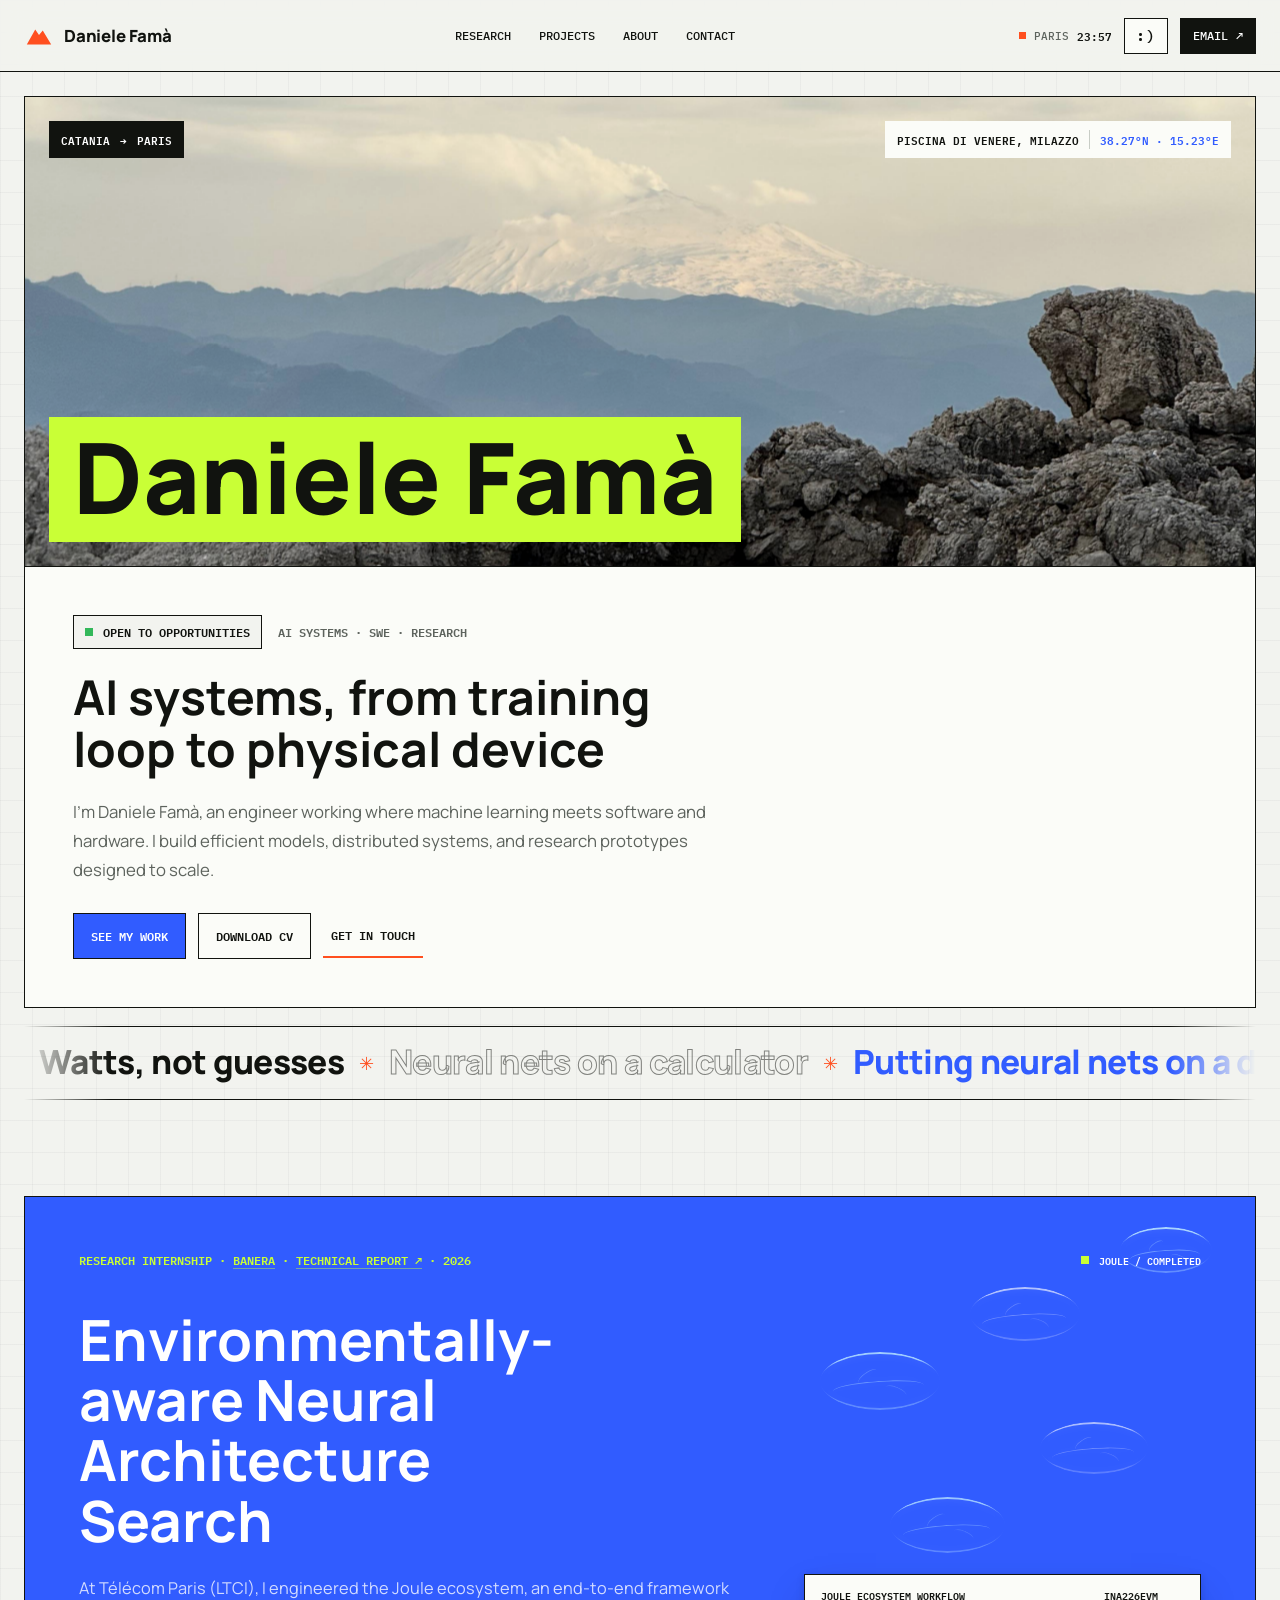
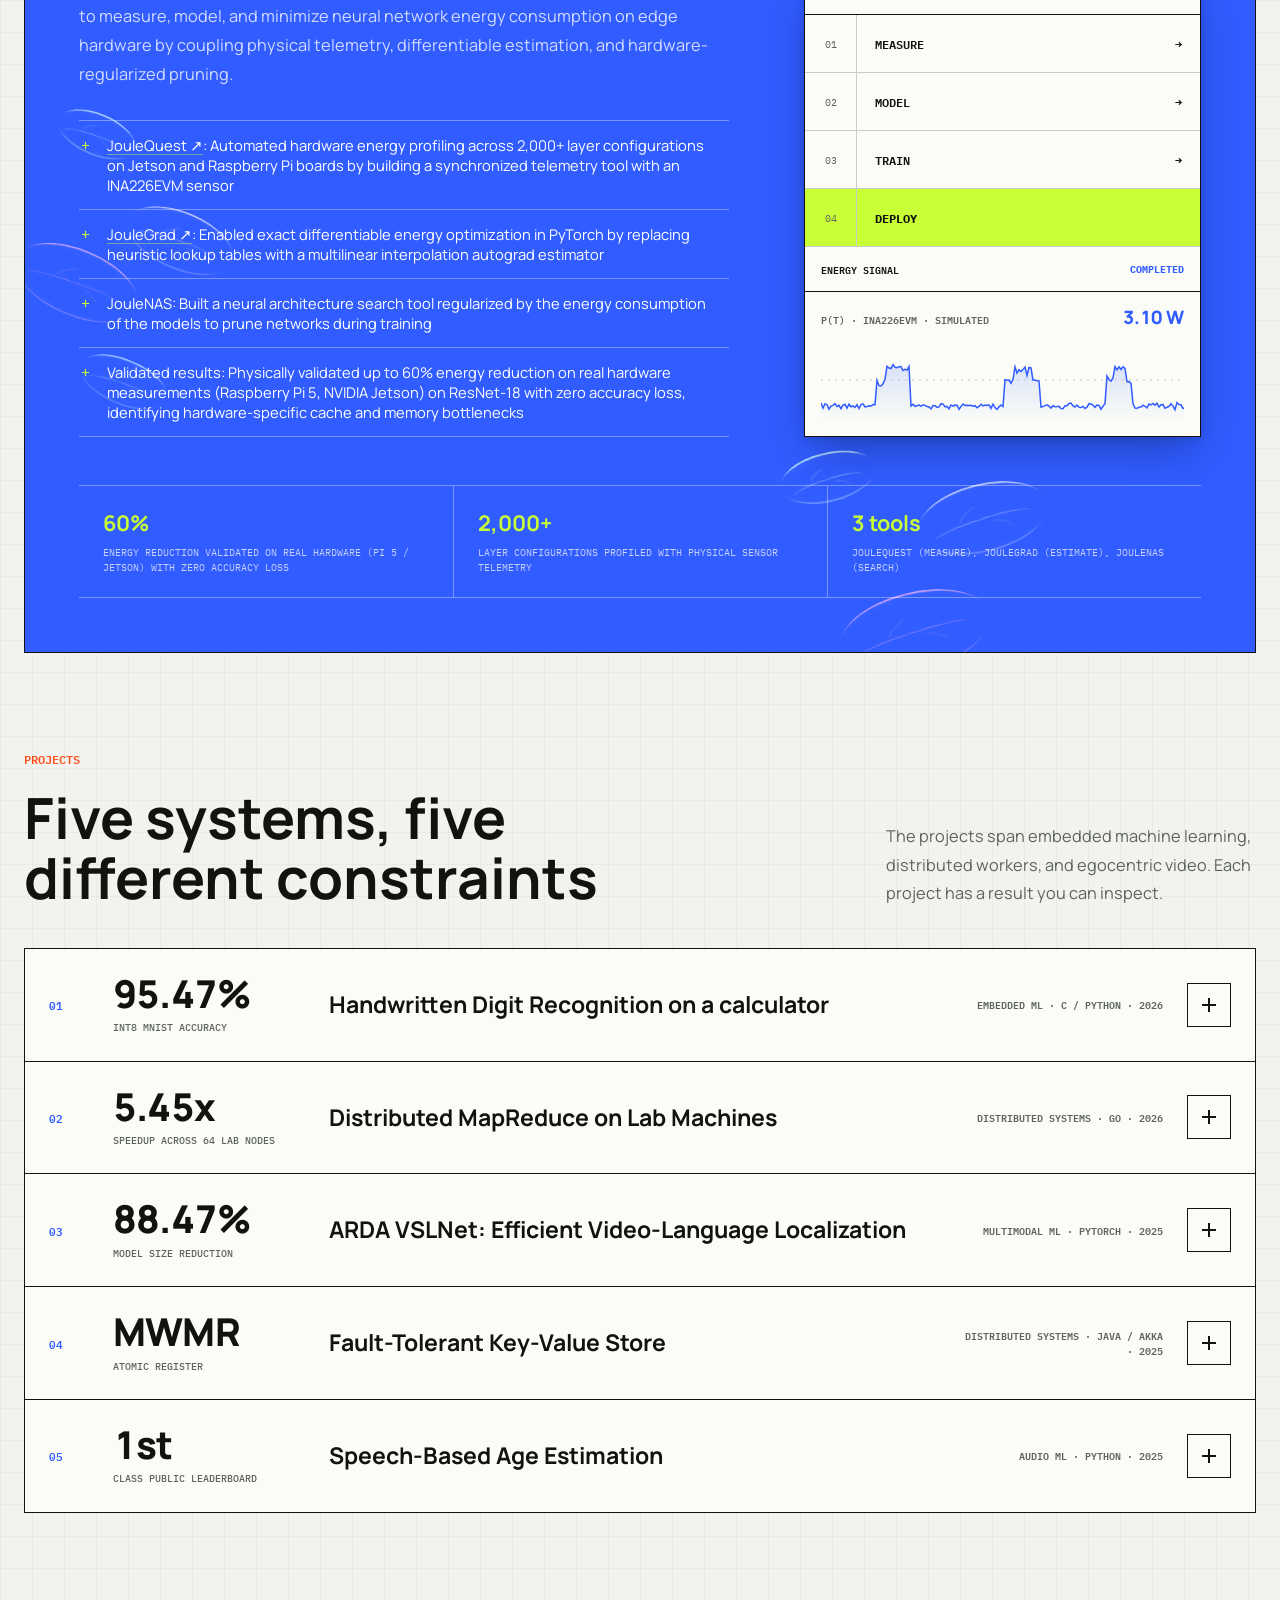
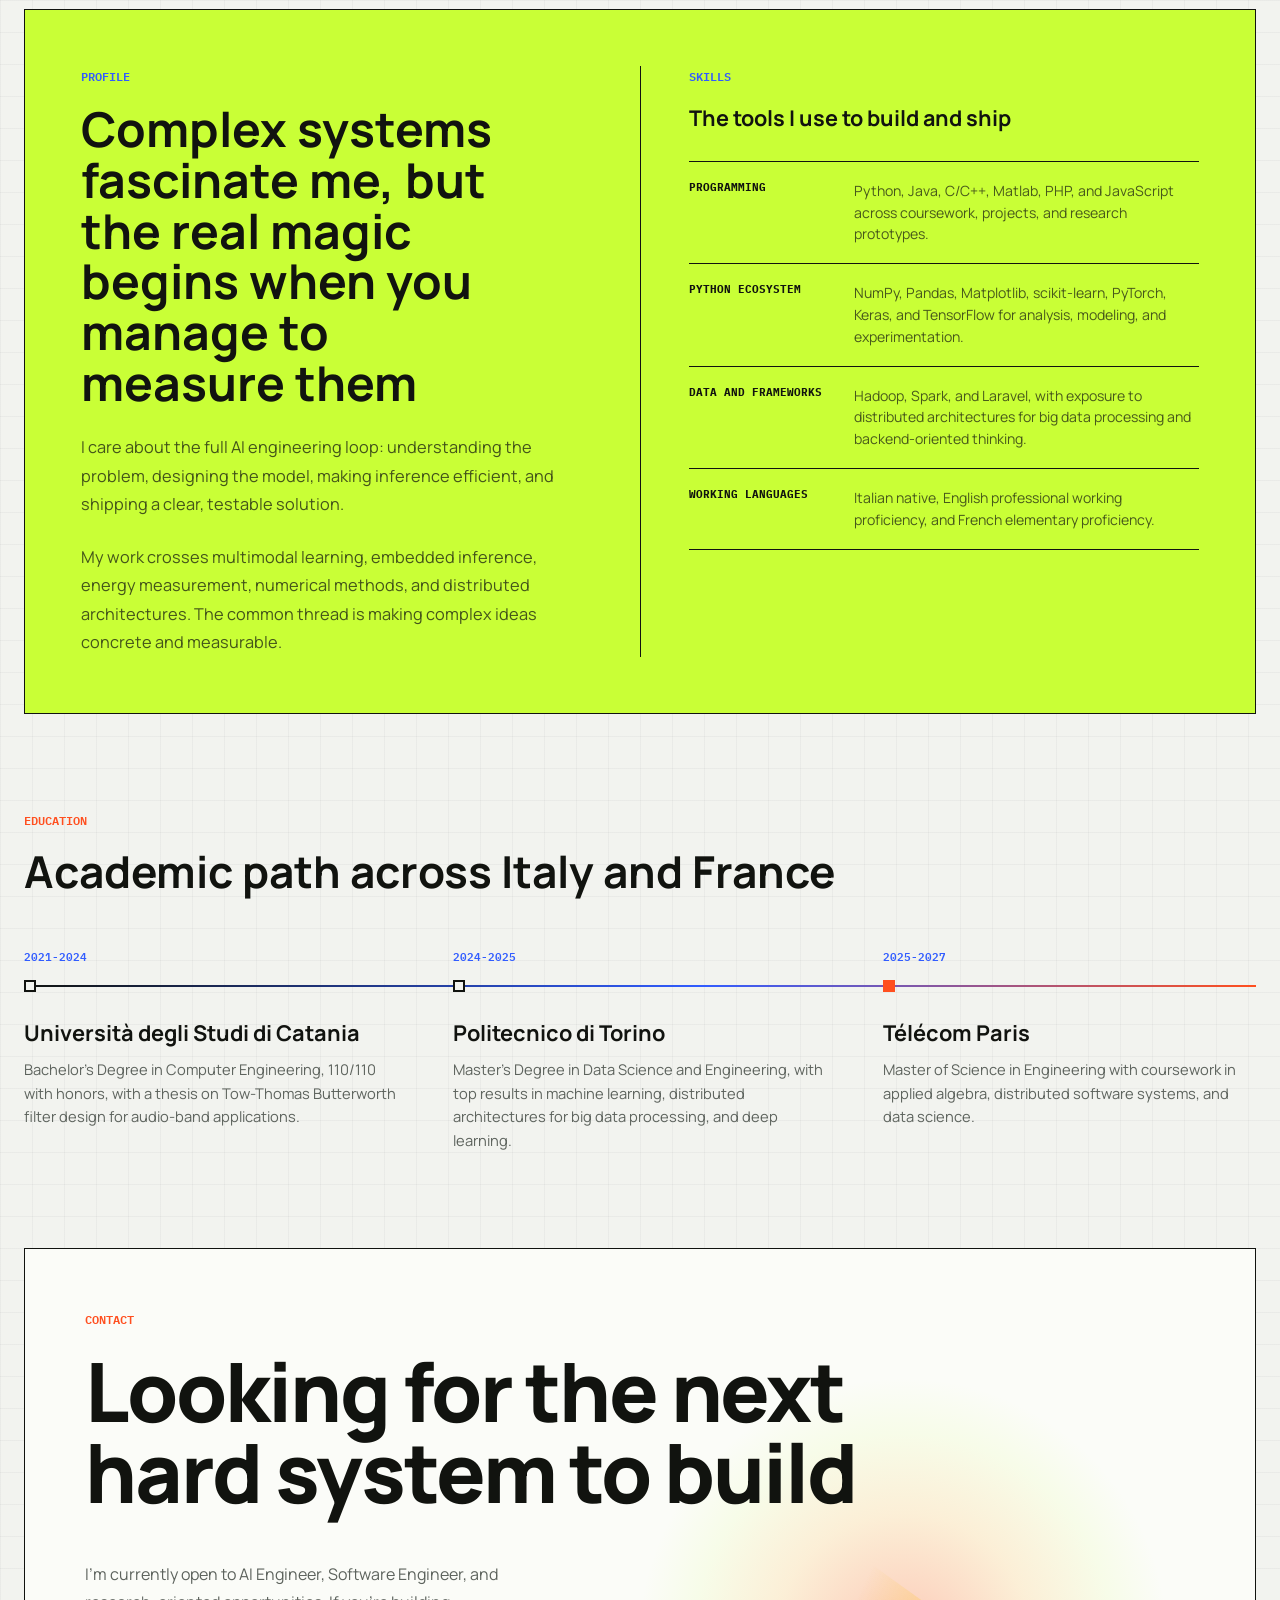
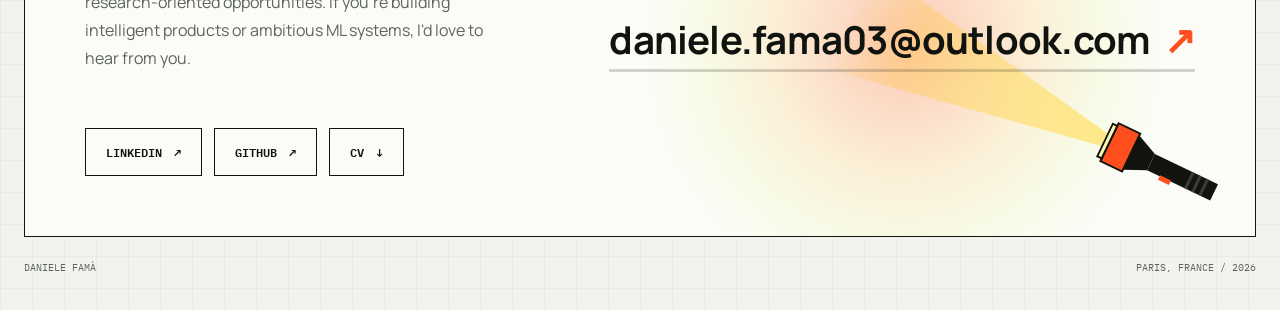
==== commit 28dfd2e1: "Etna is among us" ====
--- a/index.html
+++ b/index.html
@@ -20,16 +20,30 @@
       href="https://fonts.googleapis.com/css2?family=IBM+Plex+Mono:wght@400;500;600&family=Manrope:wght@400;500;600;700;800&display=swap"
       rel="stylesheet"
     />
-    <link rel="stylesheet" href="styles.css?v=45" />
+    <link rel="stylesheet" href="styles.css?v=47" />
   </head>
   <body>
     <a class="skip-link" href="#main-content">Skip to content</a>
 
     <header class="site-header">
       <a class="brand" href="#top" aria-label="Daniele Fam&#224;, back to top">
-        <svg class="brand-mark" viewBox="0 0 32 32" aria-hidden="true">
-          <path d="M3 25 L12 9 L16 15 L20 10 L29 25 Z" />
-        </svg>
+        <span class="brand-volcano" aria-hidden="true">
+          <svg class="brand-mark" viewBox="0 0 32 32">
+            <defs>
+              <linearGradient id="etna-lava-grad" x1="0" y1="0" x2="0" y2="1">
+                <stop offset="0%" stop-color="#fff6b8" />
+                <stop offset="42%" stop-color="#ffaa00" />
+                <stop offset="100%" stop-color="#ff2a00" />
+              </linearGradient>
+            </defs>
+            <path class="etna-cone" d="M3 25 L12 9 L16 15 L20 10 L29 25 Z" />
+            <path
+              class="etna-lava"
+              fill="url(#etna-lava-grad)"
+              d="M12 9 L16 12.2 L20 10 L18.6 15.6 L19.5 21.4 L17.1 17.5 L15.6 23.4 L14.2 16.9 L11.5 20.4 L13.1 14.2 Z"
+            />
+          </svg>
+        </span>
         <span class="brand-name">Daniele Fam&#224;</span>
       </a>
 
@@ -329,7 +343,7 @@
       <span>Paris, France / 2026</span>
     </footer>
 
-    <script src="content.js?v=12"></script>
-    <script src="script.js?v=47"></script>
+    <script src="content.js?v=13"></script>
+    <script src="script.js?v=51"></script>
   </body>
 </html>
--- a/styles.css
+++ b/styles.css
@@ -100,16 +100,202 @@
   gap: 10px;
 }
 
+.brand-volcano {
+  position: relative;
+  display: inline-flex;
+  align-items: center;
+  justify-content: center;
+  width: 30px;
+  height: 30px;
+}
+
 .brand-mark {
   width: 30px;
   height: 30px;
+  overflow: visible;
   fill: var(--orange);
-  transition: transform 500ms cubic-bezier(0.34, 1.56, 0.64, 1);
+  transition: transform 500ms cubic-bezier(0.34, 1.56, 0.64, 1), filter 240ms ease;
+}
+
+.etna-cone {
+  fill: var(--orange);
+  transition: fill 220ms ease;
+}
+
+.etna-lava {
+  opacity: 0;
+  transform: translateY(-2px) scaleY(0.25);
+  transform-origin: 16px 10px;
+  transition: opacity 180ms ease, transform 380ms cubic-bezier(0.22, 1, 0.36, 1);
 }
 
 .brand:hover .brand-mark,
-.brand:focus-visible .brand-mark {
-  transform: translateY(-2px) rotate(-6deg);
+.brand:focus-visible .brand-mark,
+.brand.is-erupting .brand-mark {
+  transform: translateY(-2px) rotate(-4deg);
+  filter: drop-shadow(0 -2px 6px rgba(255, 79, 31, 0.55));
+  animation: etna-rumble 380ms ease-in-out;
+}
+
+.brand:active .brand-mark {
+  transform: translateY(2px) scale(0.74, 0.66) rotate(-8deg);
+  animation: none;
+  transition-duration: 90ms;
+}
+
+.brand.is-exploding .brand-mark {
+  animation: etna-click-recoil 380ms cubic-bezier(0.34, 1.56, 0.64, 1);
+}
+
+.brand:hover .etna-cone,
+.brand:focus-visible .etna-cone,
+.brand.is-erupting .etna-cone,
+.brand.is-exploding .etna-cone {
+  fill: #c82e07;
+}
+
+.brand:hover .etna-lava,
+.brand:focus-visible .etna-lava,
+.brand.is-erupting .etna-lava,
+.brand.is-exploding .etna-lava {
+  opacity: 1;
+  transform: translateY(0) scaleY(1);
+}
+
+@keyframes etna-rumble {
+  0% {
+    transform: translateY(0) rotate(0deg) scale(1);
+  }
+  25% {
+    transform: translate(-1px, -2px) rotate(-6deg) scale(1.06, 0.96);
+  }
+  50% {
+    transform: translate(1px, -3px) rotate(-2deg) scale(0.97, 1.06);
+  }
+  75% {
+    transform: translate(-1px, -2px) rotate(-5deg) scale(1.03, 0.99);
+  }
+  100% {
+    transform: translateY(-2px) rotate(-4deg) scale(1);
+  }
+}
+
+@keyframes etna-click-recoil {
+  0% {
+    transform: translateY(2px) scale(0.7, 0.62) rotate(-9deg);
+  }
+  42% {
+    transform: translateY(-4px) scale(1.25, 1.18) rotate(5deg);
+  }
+  72% {
+    transform: translateY(-1px) scale(0.93, 0.96) rotate(-3deg);
+  }
+  100% {
+    transform: translateY(-2px) rotate(-4deg) scale(1);
+  }
+}
+
+.etna-eruption {
+  position: absolute;
+  top: 34%;
+  left: 50%;
+  width: 0;
+  height: 0;
+  pointer-events: none;
+  z-index: 40;
+}
+
+.etna-shockwave {
+  position: absolute;
+  top: 0;
+  left: 0;
+  border-radius: 50%;
+  border: 2px solid #ffb703;
+  transform: translate(-50%, -50%);
+  animation: etna-shockwave 520ms cubic-bezier(0.12, 0.8, 0.32, 1) forwards;
+}
+
+.etna-shockwave-secondary {
+  animation-delay: 70ms;
+  border-width: 1.5px;
+}
+
+@keyframes etna-shockwave {
+  0% {
+    width: 6px;
+    height: 6px;
+    opacity: 0.95;
+    border-color: #fff6b8;
+  }
+  45% {
+    border-color: #ff7b00;
+  }
+  100% {
+    width: 124px;
+    height: 124px;
+    opacity: 0;
+    border-color: #d9260f;
+  }
+}
+
+.etna-crater-flash {
+  position: absolute;
+  top: 0;
+  left: 0;
+  width: 14px;
+  height: 10px;
+  border-radius: 50%;
+  background: radial-gradient(circle, #fff8cc 0%, #ff9e00 55%, rgba(255, 42, 0, 0) 100%);
+  transform: translate(-50%, -50%);
+  animation: etna-flash 460ms ease-out forwards;
+}
+
+.etna-crater-flash.is-big {
+  width: 24px;
+  height: 18px;
+}
+
+@keyframes etna-flash {
+  0% {
+    transform: translate(-50%, -50%) scale(0.4);
+    opacity: 1;
+  }
+  40% {
+    transform: translate(-50%, -60%) scale(1.45);
+    opacity: 0.98;
+  }
+  100% {
+    transform: translate(-50%, -50%) scale(0.6);
+    opacity: 0;
+  }
+}
+
+.etna-magma-drop {
+  position: absolute;
+  top: 0;
+  left: 0;
+  display: inline-block;
+  line-height: 1;
+  pointer-events: none;
+  animation: etna-magma-arc var(--duration, 750ms) cubic-bezier(0.18, 0.88, 0.32, 1.05) forwards;
+}
+
+@keyframes etna-magma-arc {
+  0% {
+    transform: translate(-50%, -50%) translate(var(--start-x, 0px), 0px) rotate(0deg) scale(0.5);
+    opacity: 1;
+  }
+  46% {
+    transform: translate(-50%, -50%) translate(calc(var(--dx) * 0.55), var(--peak-y)) rotate(calc(var(--rot) * 0.5)) scale(1.12);
+    opacity: 1;
+  }
+  80% {
+    opacity: 0.85;
+  }
+  100% {
+    transform: translate(-50%, -50%) translate(var(--dx), var(--land-y)) rotate(var(--rot)) scale(0.25);
+    opacity: 0;
+  }
 }
 
 .brand-name {
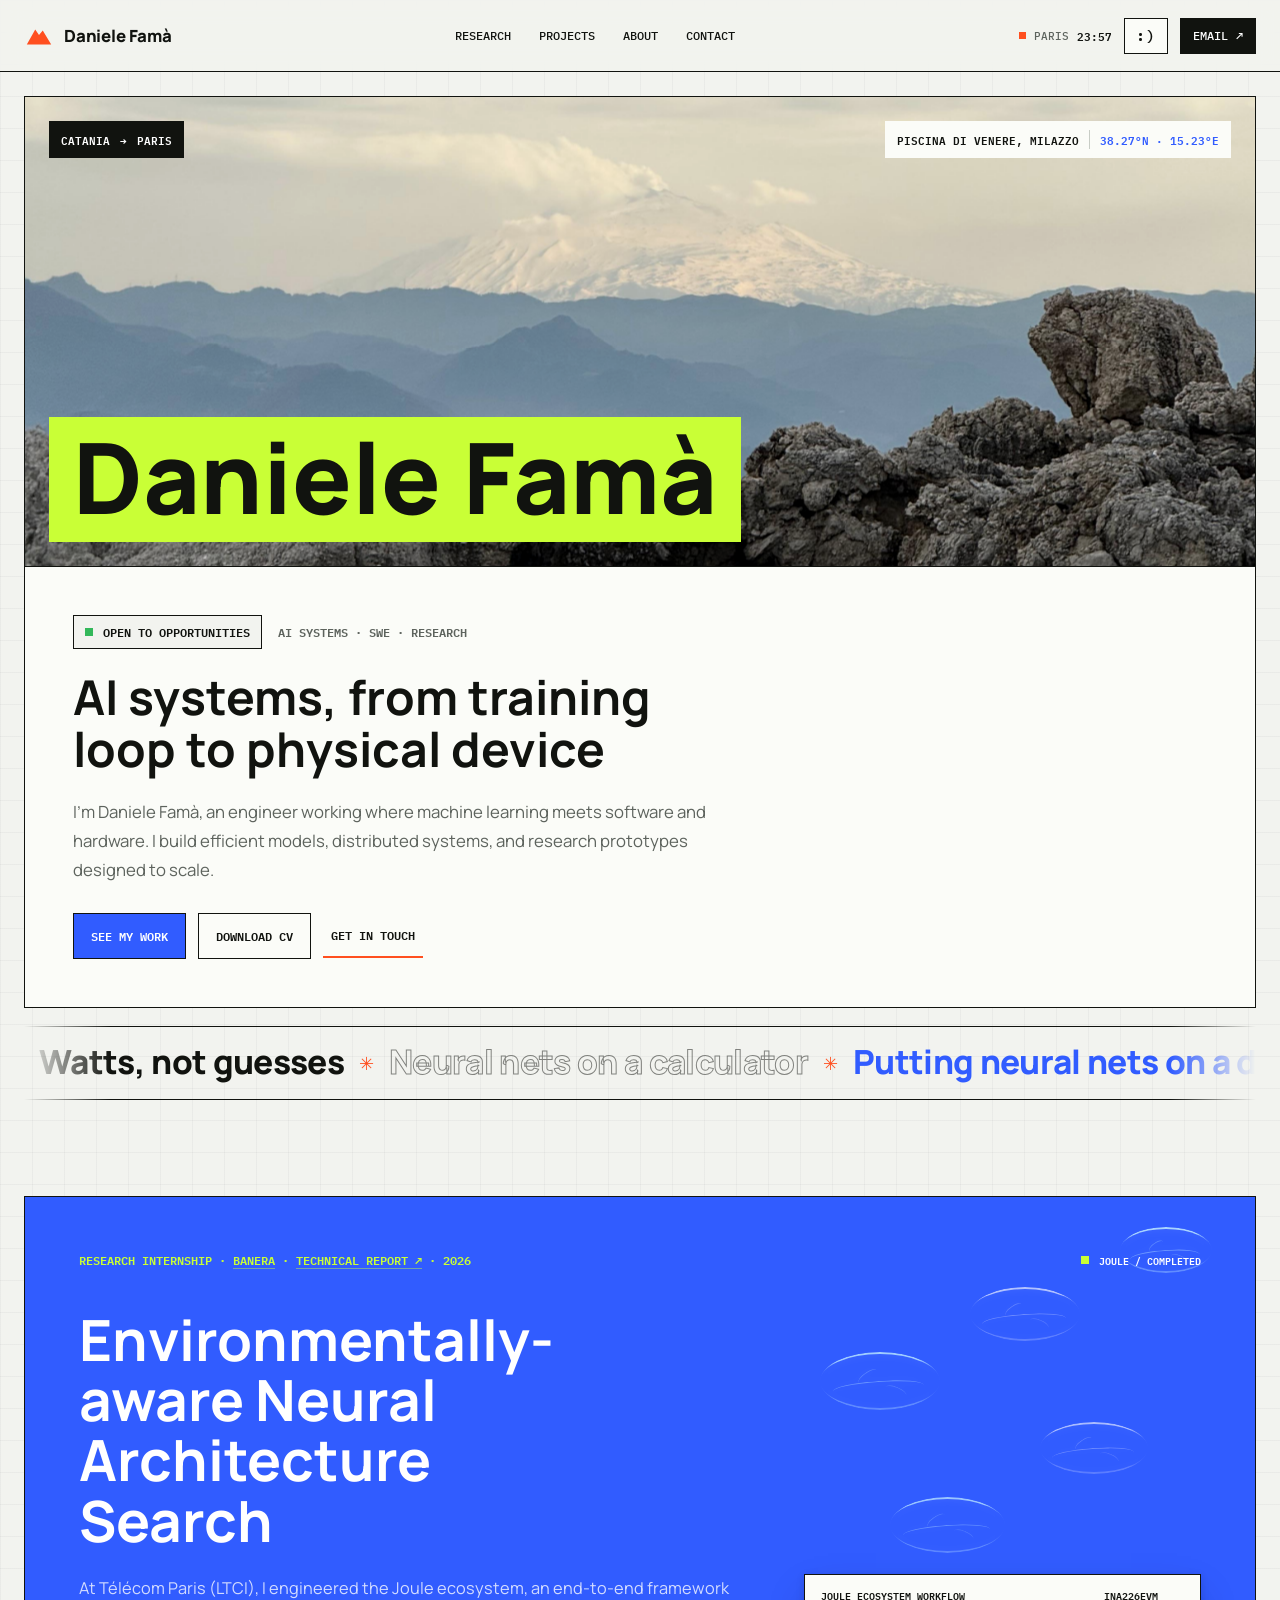
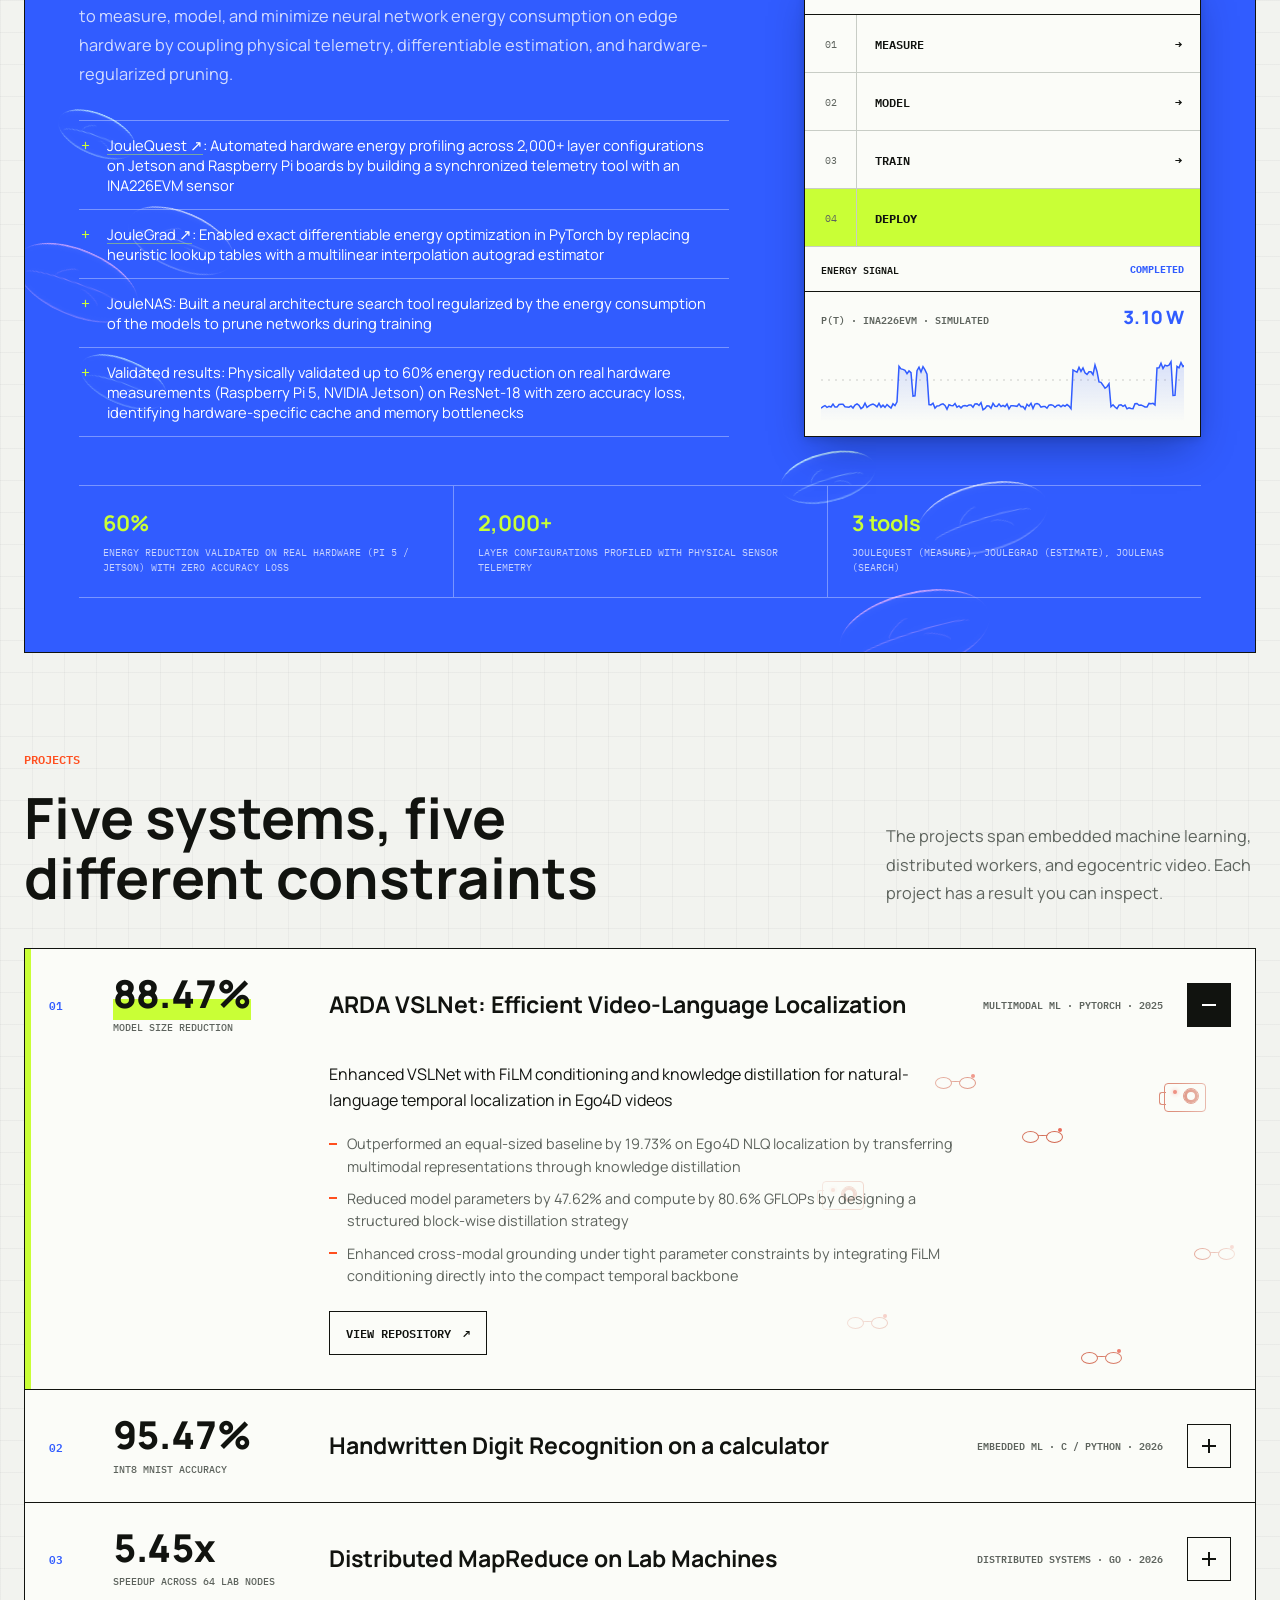
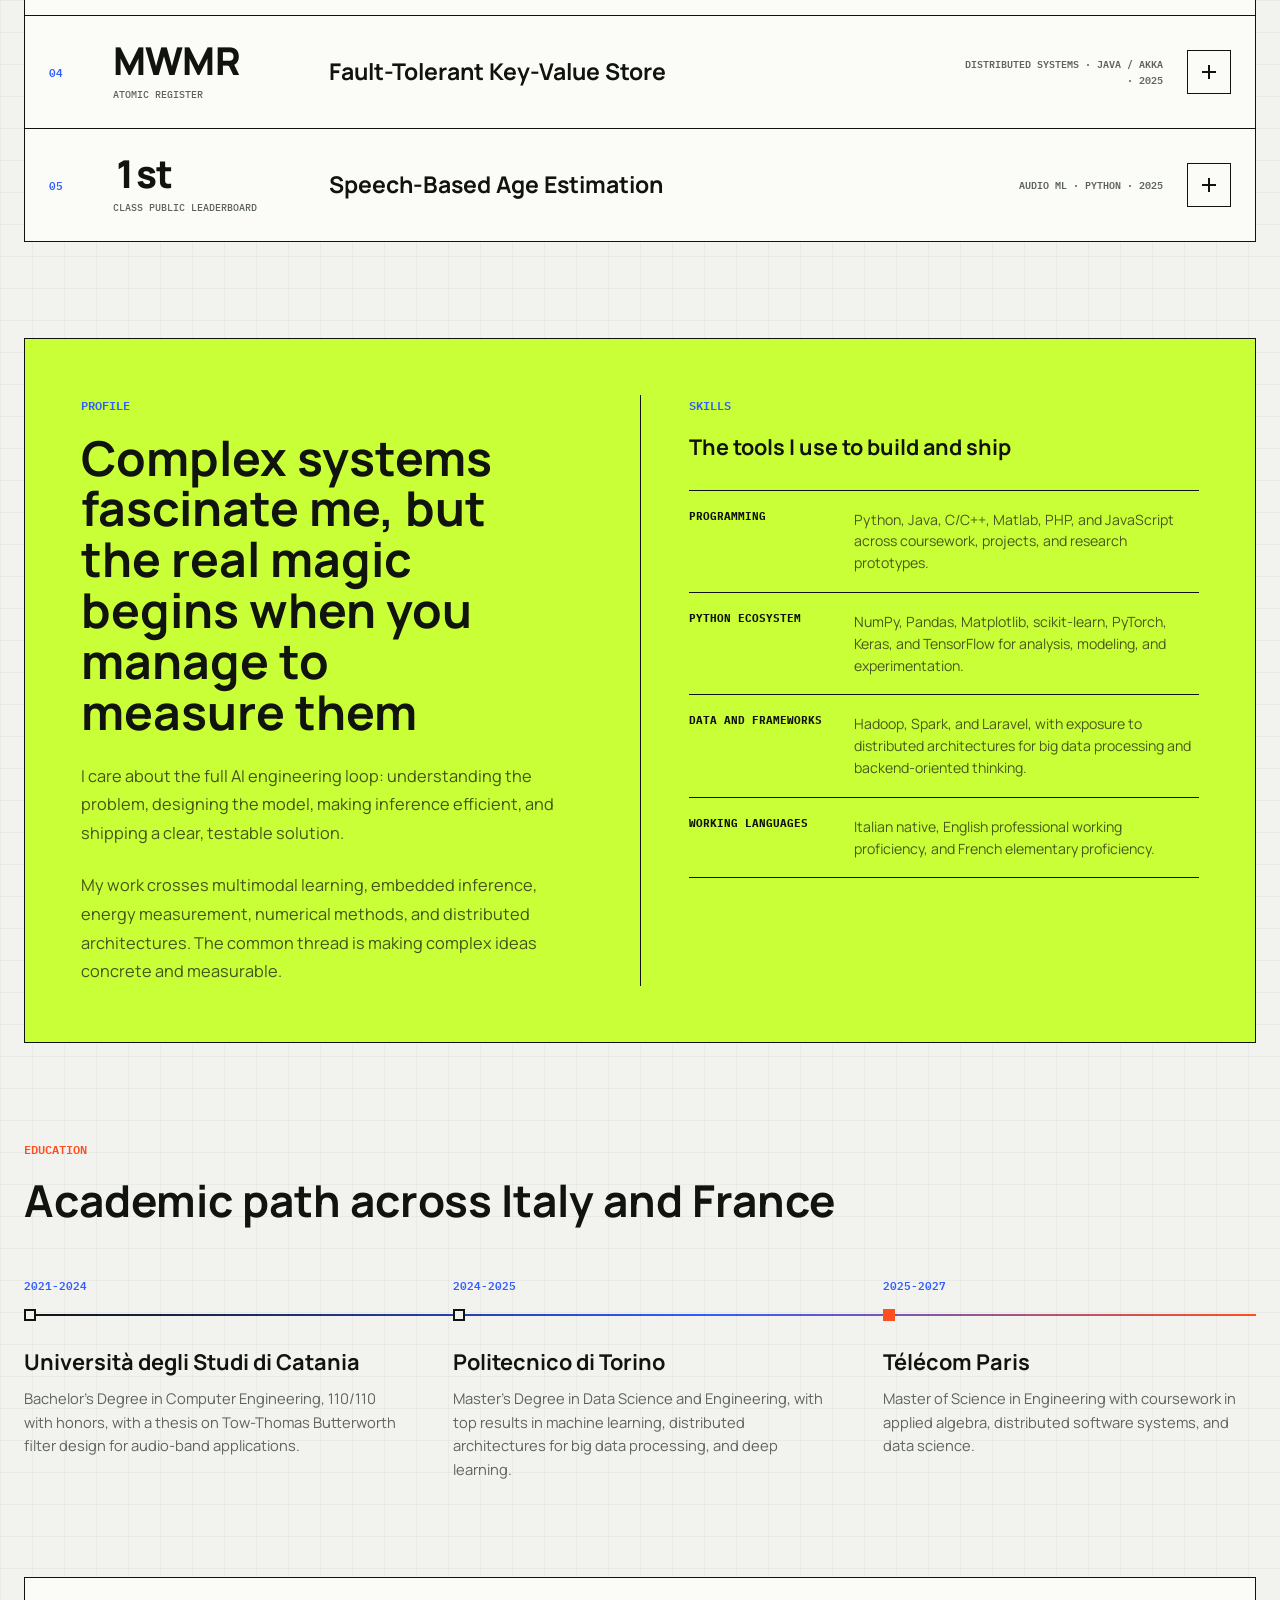
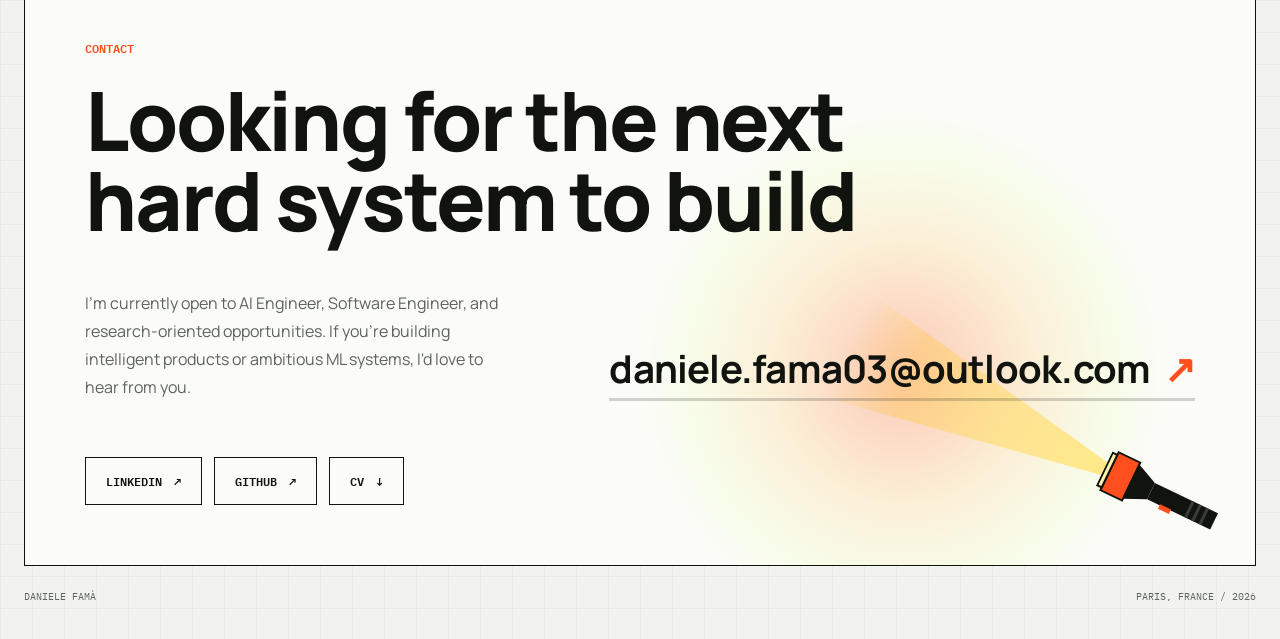
==== commit 4f6ad435: "hope they won't close the airport with all this magma" ====
--- a/index.html
+++ b/index.html
@@ -343,7 +343,7 @@
       <span>Paris, France / 2026</span>
     </footer>
 
-    <script src="content.js?v=13"></script>
-    <script src="script.js?v=51"></script>
+    <script src="content.js?v=15"></script>
+    <script src="script.js?v=52"></script>
   </body>
 </html>
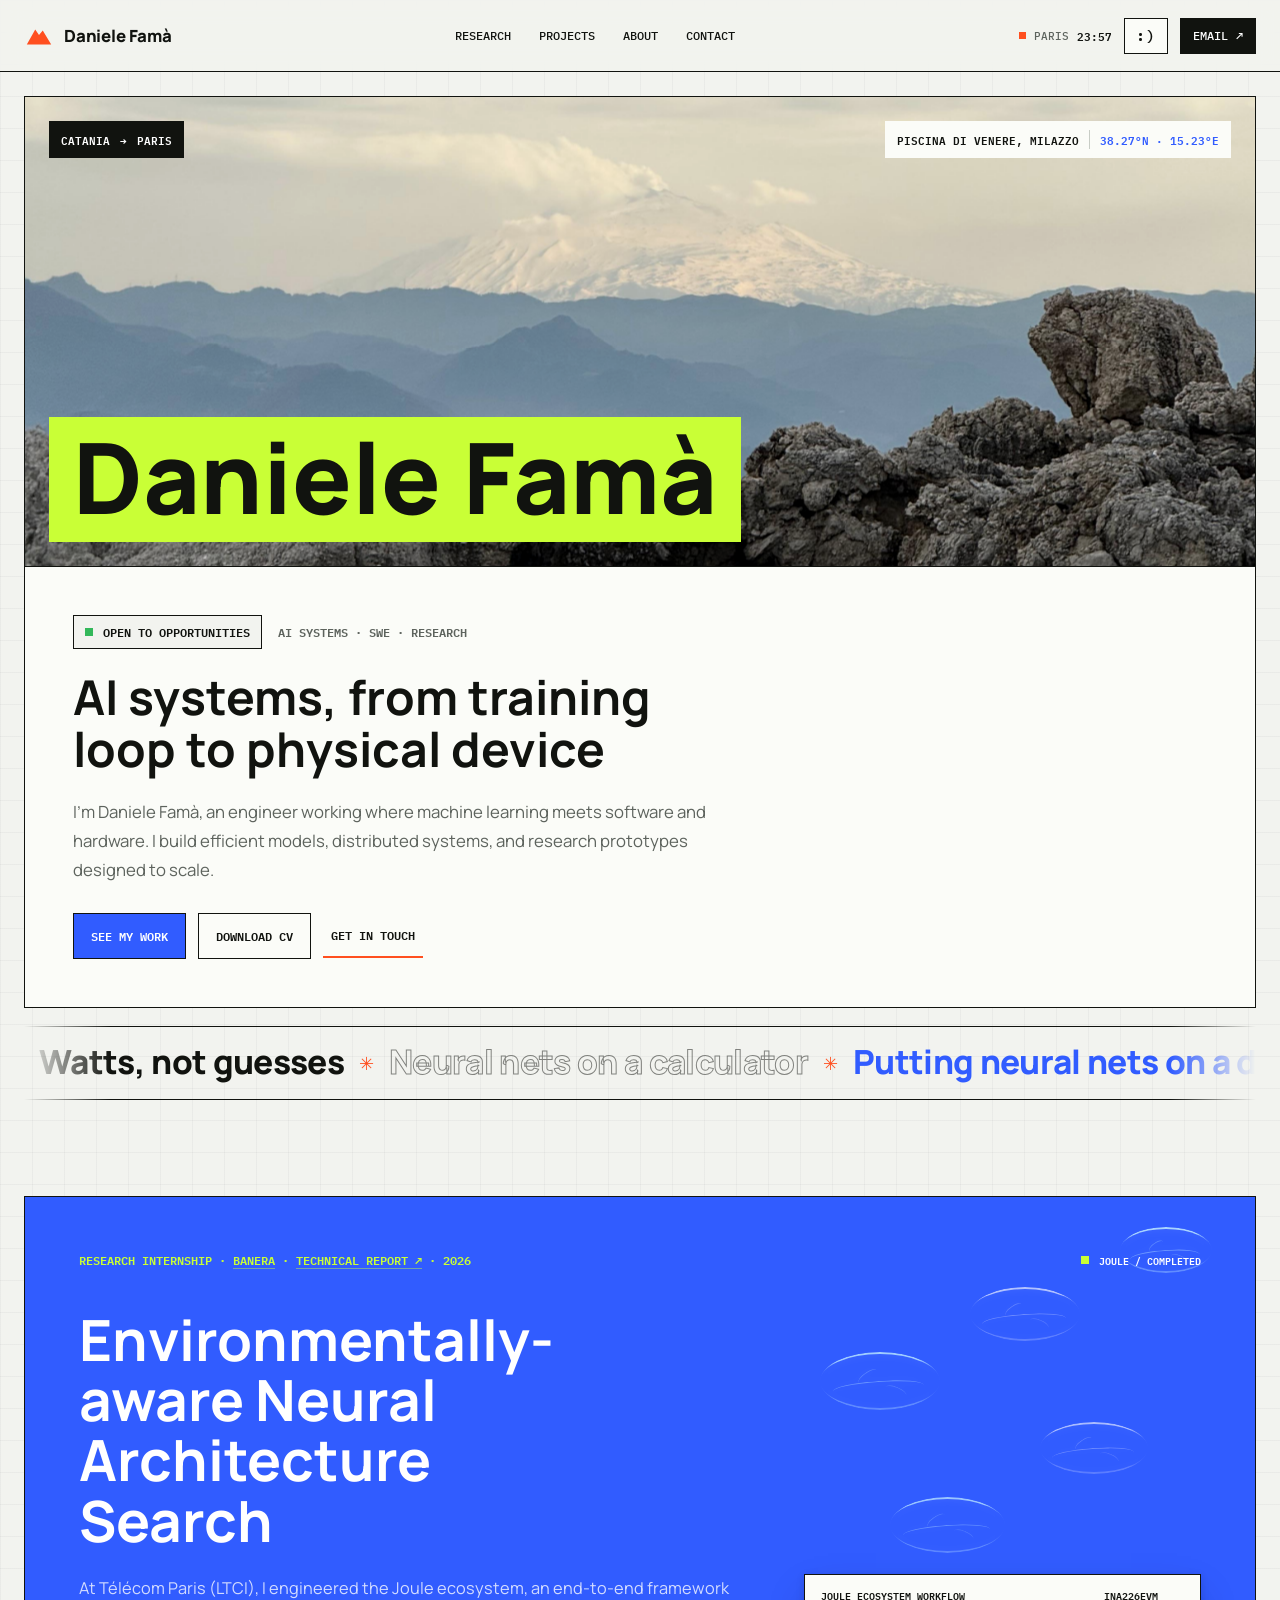
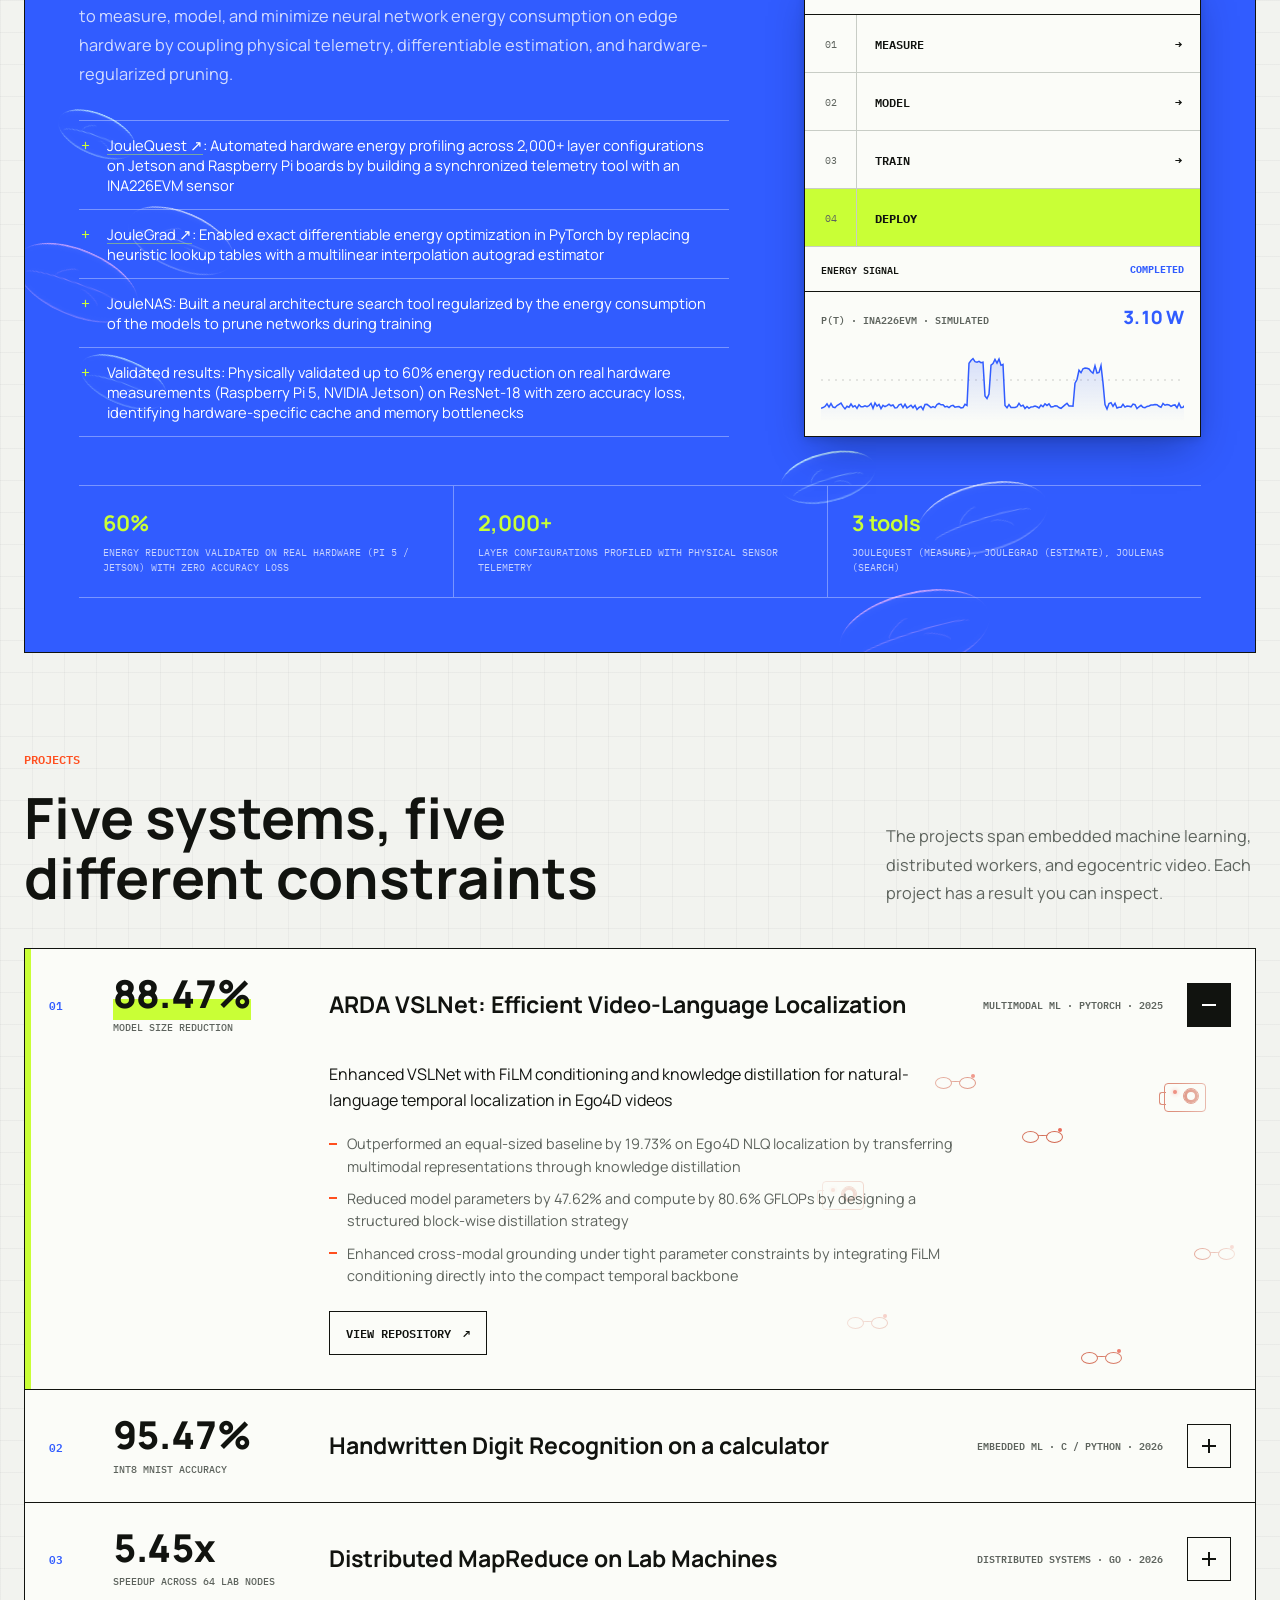
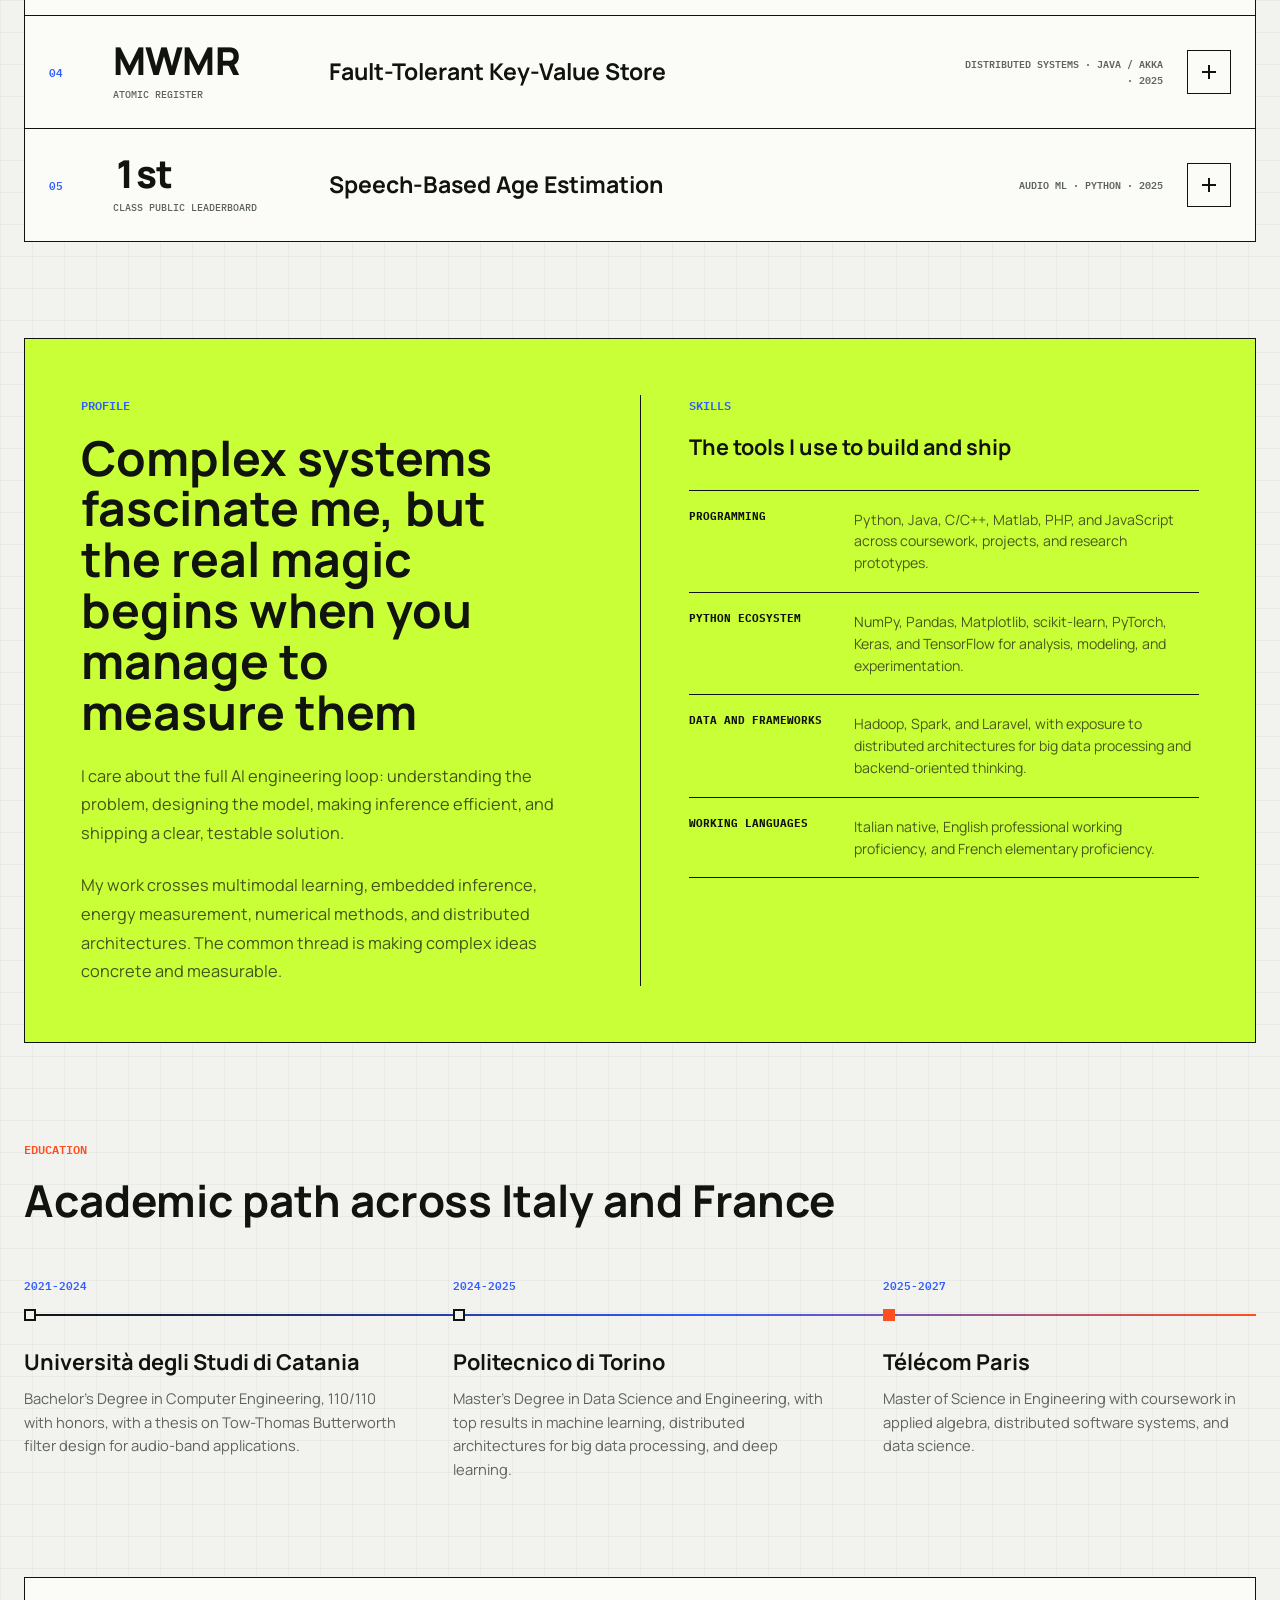
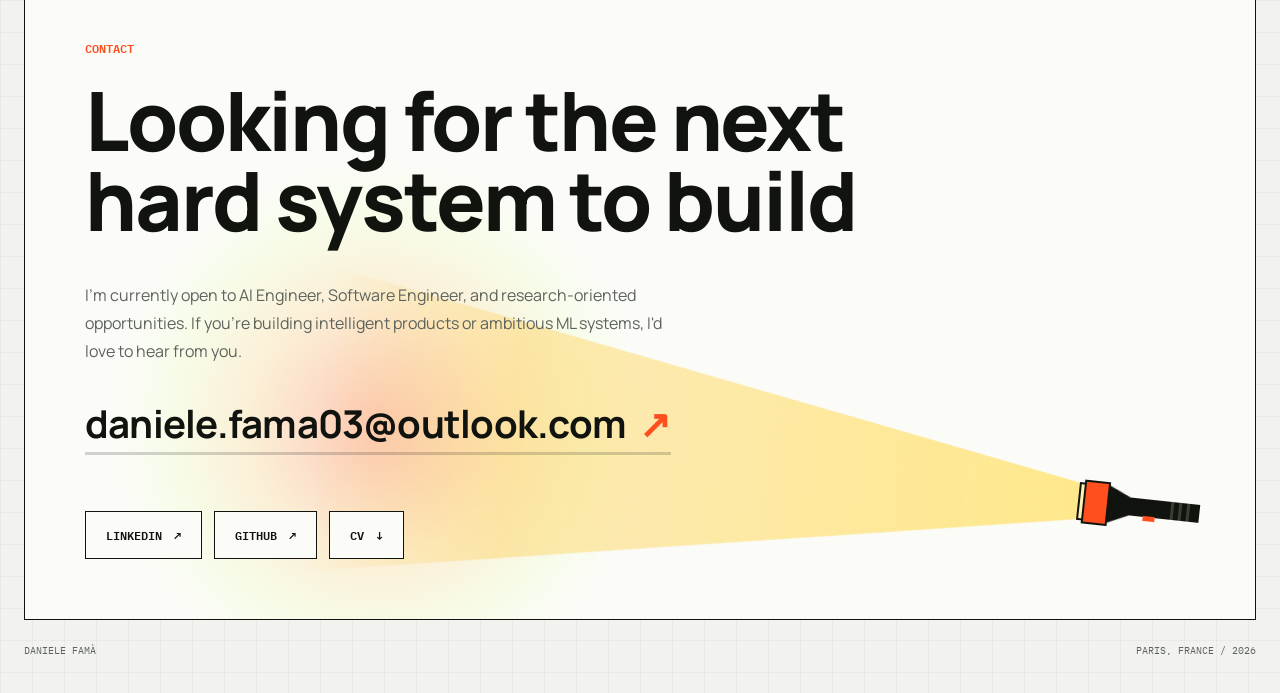
==== commit 2054a68c: "don't trigger that volcano!!" ====
--- a/index.html
+++ b/index.html
@@ -20,7 +20,7 @@
       href="https://fonts.googleapis.com/css2?family=IBM+Plex+Mono:wght@400;500;600&family=Manrope:wght@400;500;600;700;800&display=swap"
       rel="stylesheet"
     />
-    <link rel="stylesheet" href="styles.css?v=47" />
+    <link rel="stylesheet" href="styles.css?v=53" />
   </head>
   <body>
     <a class="skip-link" href="#main-content">Skip to content</a>
@@ -31,12 +31,25 @@
           <svg class="brand-mark" viewBox="0 0 32 32">
             <defs>
               <linearGradient id="etna-lava-grad" x1="0" y1="0" x2="0" y2="1">
-                <stop offset="0%" stop-color="#fff6b8" />
-                <stop offset="42%" stop-color="#ffaa00" />
-                <stop offset="100%" stop-color="#ff2a00" />
+                <stop offset="0%" stop-color="#fff8cc" />
+                <stop offset="38%" stop-color="#ffb703" />
+                <stop offset="75%" stop-color="#ff4f1f" />
+                <stop offset="100%" stop-color="#d9260f" />
               </linearGradient>
+              <clipPath id="etna-cone-clip">
+                <path d="M3 25 L12 9 L16 15 L20 10 L29 25 Z" />
+              </clipPath>
             </defs>
             <path class="etna-cone" d="M3 25 L12 9 L16 15 L20 10 L29 25 Z" />
+            <rect
+              class="etna-magma-fill"
+              x="2"
+              y="8"
+              width="28"
+              height="18"
+              fill="url(#etna-lava-grad)"
+              clip-path="url(#etna-cone-clip)"
+            />
             <path
               class="etna-lava"
               fill="url(#etna-lava-grad)"
@@ -344,6 +357,6 @@
     </footer>
 
     <script src="content.js?v=15"></script>
-    <script src="script.js?v=52"></script>
+    <script src="script.js?v=57"></script>
   </body>
 </html>
--- a/styles.css
+++ b/styles.css
@@ -119,79 +119,146 @@
 
 .etna-cone {
   fill: var(--orange);
-  transition: fill 220ms ease;
+  transition: fill 480ms ease;
+}
+
+.etna-magma-fill {
+  opacity: 0;
+  transform: scaleY(0);
+  transform-origin: 16px 25px;
 }
 
 .etna-lava {
   opacity: 0;
-  transform: translateY(-2px) scaleY(0.25);
+  transform: translateY(-3px) scaleY(0.2);
   transform-origin: 16px 10px;
-  transition: opacity 180ms ease, transform 380ms cubic-bezier(0.22, 1, 0.36, 1);
-}
-
-.brand:hover .brand-mark,
-.brand:focus-visible .brand-mark,
-.brand.is-erupting .brand-mark {
-  transform: translateY(-2px) rotate(-4deg);
-  filter: drop-shadow(0 -2px 6px rgba(255, 79, 31, 0.55));
-  animation: etna-rumble 380ms ease-in-out;
-}
-
-.brand:active .brand-mark {
-  transform: translateY(2px) scale(0.74, 0.66) rotate(-8deg);
-  animation: none;
-  transition-duration: 90ms;
+  transition: opacity 450ms ease, transform 800ms cubic-bezier(0.22, 1, 0.36, 1);
+}
+
+.brand:focus-visible .brand-mark {
+  filter: drop-shadow(0 -2px 6px rgba(255, 79, 31, 0.45));
+}
+
+.brand.is-charging .brand-mark {
+  filter: drop-shadow(0 -3px 10px rgba(255, 120, 0, 0.85));
+  animation: etna-charge-tremor 1400ms cubic-bezier(0.36, 0.07, 0.19, 0.97) forwards;
+}
+
+.brand.is-charging .etna-cone {
+  fill: #3b1308;
+}
+
+.brand.is-charging .etna-magma-fill {
+  opacity: 1;
+  animation: etna-magma-rise 1400ms cubic-bezier(0.25, 0.8, 0.35, 1) forwards;
 }
 
 .brand.is-exploding .brand-mark {
-  animation: etna-click-recoil 380ms cubic-bezier(0.34, 1.56, 0.64, 1);
-}
-
-.brand:hover .etna-cone,
+  filter: drop-shadow(0 -4px 14px rgba(255, 79, 31, 0.95));
+  animation: etna-click-recoil 720ms cubic-bezier(0.34, 1.56, 0.64, 1);
+}
+
 .brand:focus-visible .etna-cone,
-.brand.is-erupting .etna-cone,
 .brand.is-exploding .etna-cone {
-  fill: #c82e07;
-}
-
-.brand:hover .etna-lava,
+  fill: #9e2104;
+}
+
 .brand:focus-visible .etna-lava,
-.brand.is-erupting .etna-lava,
 .brand.is-exploding .etna-lava {
   opacity: 1;
   transform: translateY(0) scaleY(1);
 }
 
-@keyframes etna-rumble {
+@media (hover: hover) {
+  .brand:hover:not(.is-charging):not(.is-exploding) .brand-mark {
+    filter: drop-shadow(0 -2px 5px rgba(255, 79, 31, 0.4));
+  }
+
+  .brand.is-rumbling:not(.is-charging):not(.is-exploding) .brand-mark {
+    transform-origin: 50% 78%;
+    filter: drop-shadow(0 -2px 6px rgba(255, 79, 31, 0.55));
+    animation: etna-hover-vibrate 180ms linear infinite;
+  }
+
+  .brand:hover:not(.is-charging):not(.is-exploding) .etna-cone {
+    fill: #c82e07;
+  }
+
+  .brand:hover:not(.is-charging):not(.is-exploding) .etna-lava {
+    opacity: 1;
+    transform: translateY(0) scaleY(1);
+  }
+}
+
+@keyframes etna-hover-vibrate {
   0% {
-    transform: translateY(0) rotate(0deg) scale(1);
+    transform: rotate(0deg);
   }
   25% {
-    transform: translate(-1px, -2px) rotate(-6deg) scale(1.06, 0.96);
+    transform: rotate(-3deg);
   }
   50% {
-    transform: translate(1px, -3px) rotate(-2deg) scale(0.97, 1.06);
+    transform: rotate(0deg);
   }
   75% {
-    transform: translate(-1px, -2px) rotate(-5deg) scale(1.03, 0.99);
+    transform: rotate(3deg);
   }
   100% {
-    transform: translateY(-2px) rotate(-4deg) scale(1);
+    transform: rotate(0deg);
+  }
+}
+
+@keyframes etna-magma-rise {
+  0% {
+    transform: scaleY(0.04);
+    opacity: 0.85;
+  }
+  70% {
+    transform: scaleY(0.82);
+    opacity: 1;
+  }
+  100% {
+    transform: scaleY(1.05);
+    opacity: 1;
+  }
+}
+
+@keyframes etna-charge-tremor {
+  0% {
+    transform: translate(0, 0) scale(1);
+  }
+  20% {
+    transform: translate(-0.5px, 0.5px) scale(1.02, 0.98);
+  }
+  40% {
+    transform: translate(0.8px, 0.5px) scale(1.04, 0.95);
+  }
+  60% {
+    transform: translate(-1.2px, 1px) scale(1.07, 0.91);
+  }
+  80% {
+    transform: translate(1.5px, 1.2px) scale(1.11, 0.86);
+  }
+  92% {
+    transform: translate(-1.8px, 1.5px) scale(1.14, 0.82);
+  }
+  100% {
+    transform: translate(0, 2px) scale(1.16, 0.78);
   }
 }
 
 @keyframes etna-click-recoil {
   0% {
-    transform: translateY(2px) scale(0.7, 0.62) rotate(-9deg);
-  }
-  42% {
-    transform: translateY(-4px) scale(1.25, 1.18) rotate(5deg);
-  }
-  72% {
-    transform: translateY(-1px) scale(0.93, 0.96) rotate(-3deg);
+    transform: translateY(3px) scale(0.66, 0.58);
+  }
+  38% {
+    transform: translateY(-5px) scale(1.3, 1.22);
+  }
+  70% {
+    transform: translateY(-1px) scale(0.94, 0.96);
   }
   100% {
-    transform: translateY(-2px) rotate(-4deg) scale(1);
+    transform: translateY(0) scale(1);
   }
 }
 
@@ -205,34 +272,77 @@
   z-index: 40;
 }
 
+.etna-lava-column {
+  position: absolute;
+  bottom: -2px;
+  left: 50%;
+  width: 7px;
+  height: 24px;
+  border-radius: 999px 999px 3px 3px;
+  background: linear-gradient(180deg, #ffffff 0%, #fff6b8 24%, #ffb703 58%, #ff4f1f 85%, #d9260f 100%);
+  box-shadow: 0 0 8px #ffb703, 0 0 16px rgba(255, 79, 31, 0.95);
+  transform: translateX(-50%) scaleY(0);
+  transform-origin: 50% 100%;
+  pointer-events: none;
+  animation: etna-column-rise 1400ms cubic-bezier(0.25, 0.7, 0.35, 1) forwards;
+}
+
+@keyframes etna-column-rise {
+  0% {
+    transform: translateX(-50%) scaleX(0.45) scaleY(0);
+    opacity: 0.6;
+  }
+  30% {
+    transform: translateX(-50%) scaleX(0.7) scaleY(0.25);
+    opacity: 1;
+  }
+  65% {
+    transform: translateX(-50%) scaleX(0.92) scaleY(0.65);
+    opacity: 1;
+  }
+  92% {
+    transform: translateX(-50%) scaleX(1.2) scaleY(1);
+    opacity: 1;
+  }
+  100% {
+    transform: translateX(-50%) scaleX(1.65) scaleY(1.16);
+    opacity: 0;
+  }
+}
+
 .etna-shockwave {
   position: absolute;
-  top: 0;
+  top: -8px;
   left: 0;
   border-radius: 50%;
-  border: 2px solid #ffb703;
+  border: 2.5px solid #ffb703;
   transform: translate(-50%, -50%);
-  animation: etna-shockwave 520ms cubic-bezier(0.12, 0.8, 0.32, 1) forwards;
+  animation: etna-shockwave 860ms cubic-bezier(0.12, 0.8, 0.32, 1) forwards;
 }
 
 .etna-shockwave-secondary {
-  animation-delay: 70ms;
-  border-width: 1.5px;
+  animation-delay: 110ms;
+  border-width: 1.8px;
+}
+
+.etna-shockwave-tertiary {
+  animation-delay: 220ms;
+  border-width: 1.2px;
 }
 
 @keyframes etna-shockwave {
   0% {
     width: 6px;
     height: 6px;
-    opacity: 0.95;
-    border-color: #fff6b8;
+    opacity: 1;
+    border-color: #fff8cc;
   }
   45% {
     border-color: #ff7b00;
   }
   100% {
-    width: 124px;
-    height: 124px;
+    width: 146px;
+    height: 146px;
     opacity: 0;
     border-color: #d9260f;
   }
@@ -247,25 +357,27 @@
   border-radius: 50%;
   background: radial-gradient(circle, #fff8cc 0%, #ff9e00 55%, rgba(255, 42, 0, 0) 100%);
   transform: translate(-50%, -50%);
-  animation: etna-flash 460ms ease-out forwards;
+  animation: etna-flash 700ms ease-out forwards;
 }
 
 .etna-crater-flash.is-big {
-  width: 24px;
-  height: 18px;
+  top: -8px;
+  width: 38px;
+  height: 30px;
+  background: radial-gradient(circle, #ffffff 0%, #fff6b8 28%, #ff7b00 62%, rgba(255, 42, 0, 0) 100%);
 }
 
 @keyframes etna-flash {
   0% {
-    transform: translate(-50%, -50%) scale(0.4);
+    transform: translate(-50%, -50%) scale(0.35);
     opacity: 1;
   }
-  40% {
-    transform: translate(-50%, -60%) scale(1.45);
-    opacity: 0.98;
+  38% {
+    transform: translate(-50%, -60%) scale(1.65);
+    opacity: 1;
   }
   100% {
-    transform: translate(-50%, -50%) scale(0.6);
+    transform: translate(-50%, -50%) scale(0.5);
     opacity: 0;
   }
 }
@@ -277,23 +389,23 @@
   display: inline-block;
   line-height: 1;
   pointer-events: none;
-  animation: etna-magma-arc var(--duration, 750ms) cubic-bezier(0.18, 0.88, 0.32, 1.05) forwards;
+  animation: etna-magma-arc var(--duration, 1300ms) cubic-bezier(0.16, 0.84, 0.3, 1.02) forwards;
 }
 
 @keyframes etna-magma-arc {
   0% {
-    transform: translate(-50%, -50%) translate(var(--start-x, 0px), 0px) rotate(0deg) scale(0.5);
+    transform: translate(-50%, -50%) translate(var(--start-x, 0px), var(--start-y, 0px)) rotate(0deg) scale(0.55);
     opacity: 1;
   }
-  46% {
-    transform: translate(-50%, -50%) translate(calc(var(--dx) * 0.55), var(--peak-y)) rotate(calc(var(--rot) * 0.5)) scale(1.12);
+  44% {
+    transform: translate(-50%, -50%) translate(calc(var(--dx) * 0.54), var(--peak-y)) rotate(calc(var(--rot) * 0.5)) scale(1.2);
     opacity: 1;
   }
-  80% {
-    opacity: 0.85;
+  78% {
+    opacity: 0.9;
   }
   100% {
-    transform: translate(-50%, -50%) translate(var(--dx), var(--land-y)) rotate(var(--rot)) scale(0.25);
+    transform: translate(-50%, -50%) translate(var(--dx), var(--land-y)) rotate(var(--rot)) scale(0.22);
     opacity: 0;
   }
 }
@@ -1638,7 +1750,8 @@
   transition: opacity 400ms ease;
 }
 
-.project:hover::before {
+.project:hover::before,
+.project.is-lit::before {
   opacity: 1;
 }
 
@@ -2623,8 +2736,8 @@
 
 .contact-torch {
   position: absolute;
-  right: 150px;
-  bottom: 96px;
+  right: 176px;
+  bottom: 118px;
   width: 0;
   height: 0;
   pointer-events: none;
@@ -2661,7 +2774,14 @@
 
 @media (max-width: 800px) {
   .contact-torch {
-    display: none;
+    top: 42px;
+    right: 38px;
+    bottom: auto;
+  }
+
+  .torch-body {
+    transform: scale(0.55);
+    transform-origin: 123px 24px;
   }
 }
 
@@ -2682,10 +2802,10 @@
 
 .contact-grid {
   display: grid;
-  grid-template-columns: minmax(0, 0.8fr) minmax(0, 1.2fr);
-  align-items: end;
-  gap: 32px 64px;
-  margin-top: 48px;
+  grid-template-columns: 1fr;
+  align-items: start;
+  gap: 32px;
+  margin-top: 40px;
 }
 
 .contact-text {
@@ -2697,7 +2817,7 @@
 .contact-email {
   display: inline-flex;
   align-items: baseline;
-  justify-self: end;
+  justify-self: start;
   gap: 0.35em;
   max-width: 100%;
   padding-bottom: 0.15em;
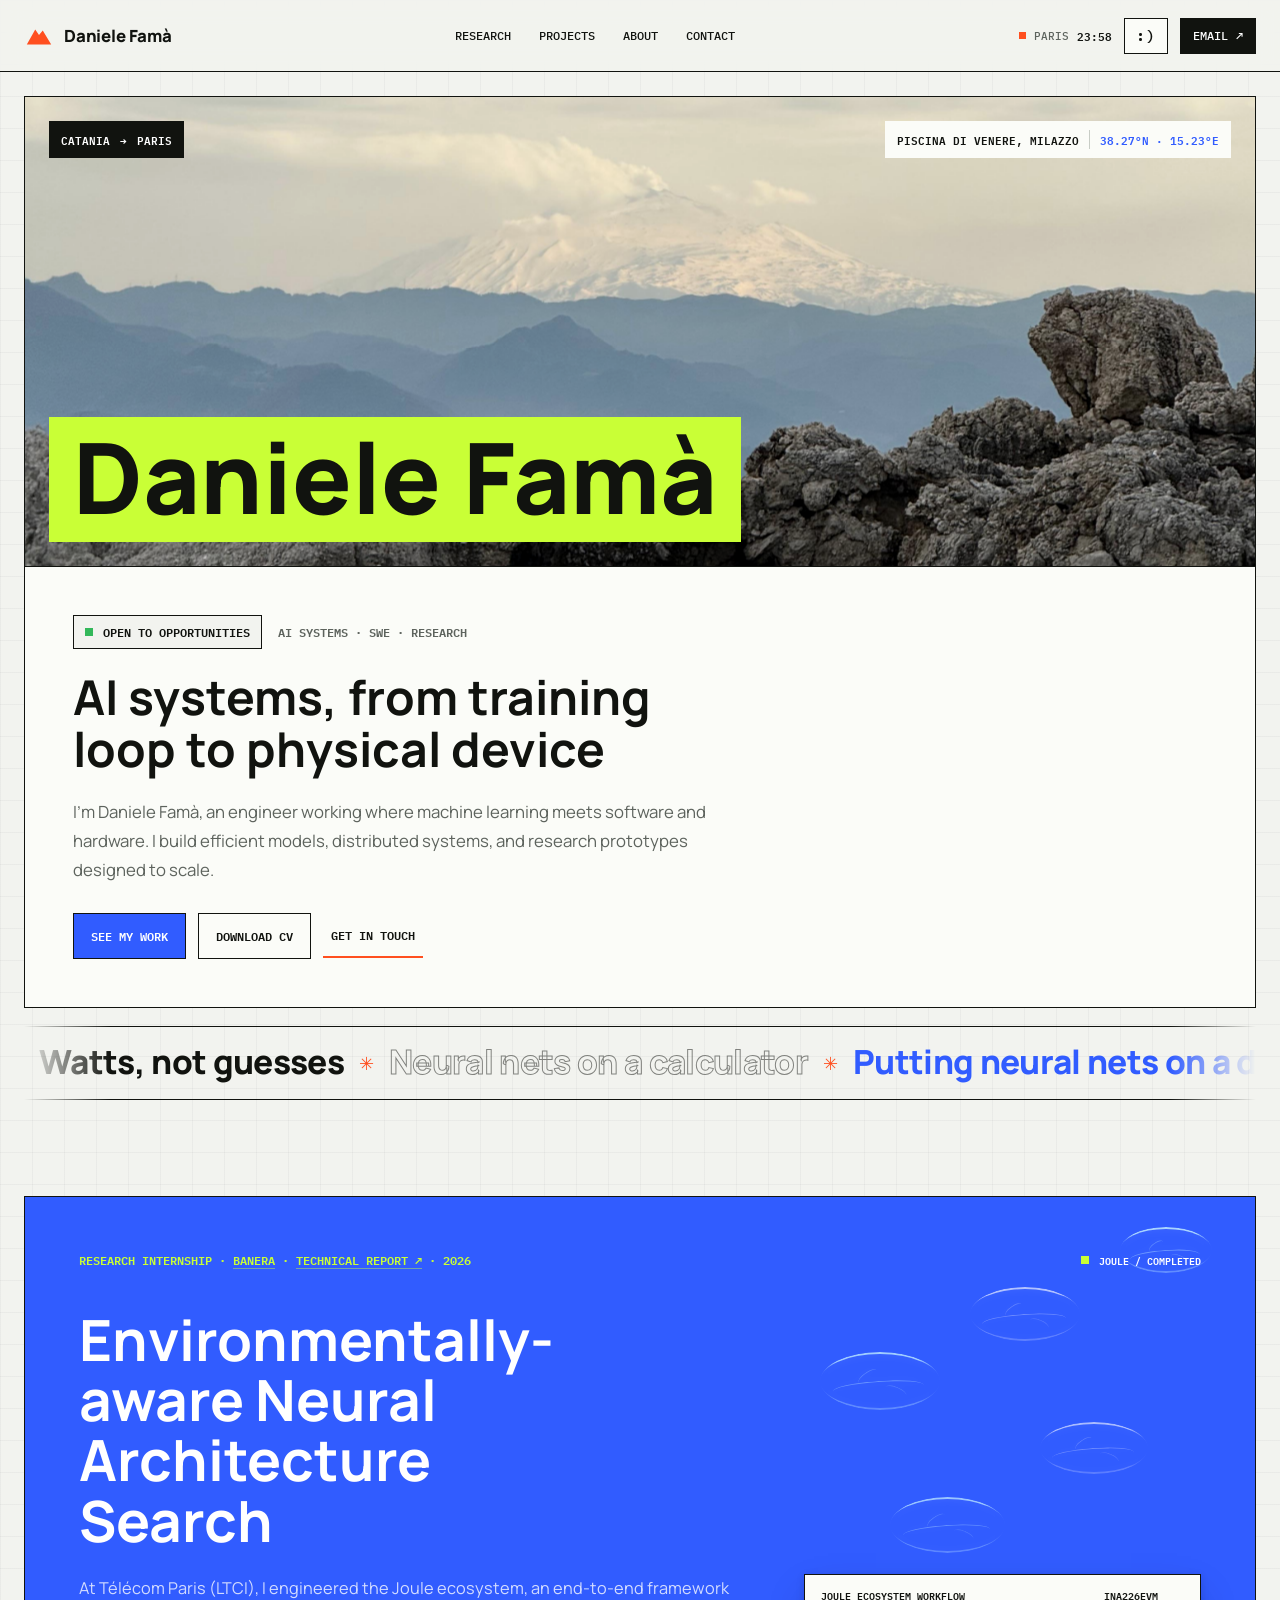
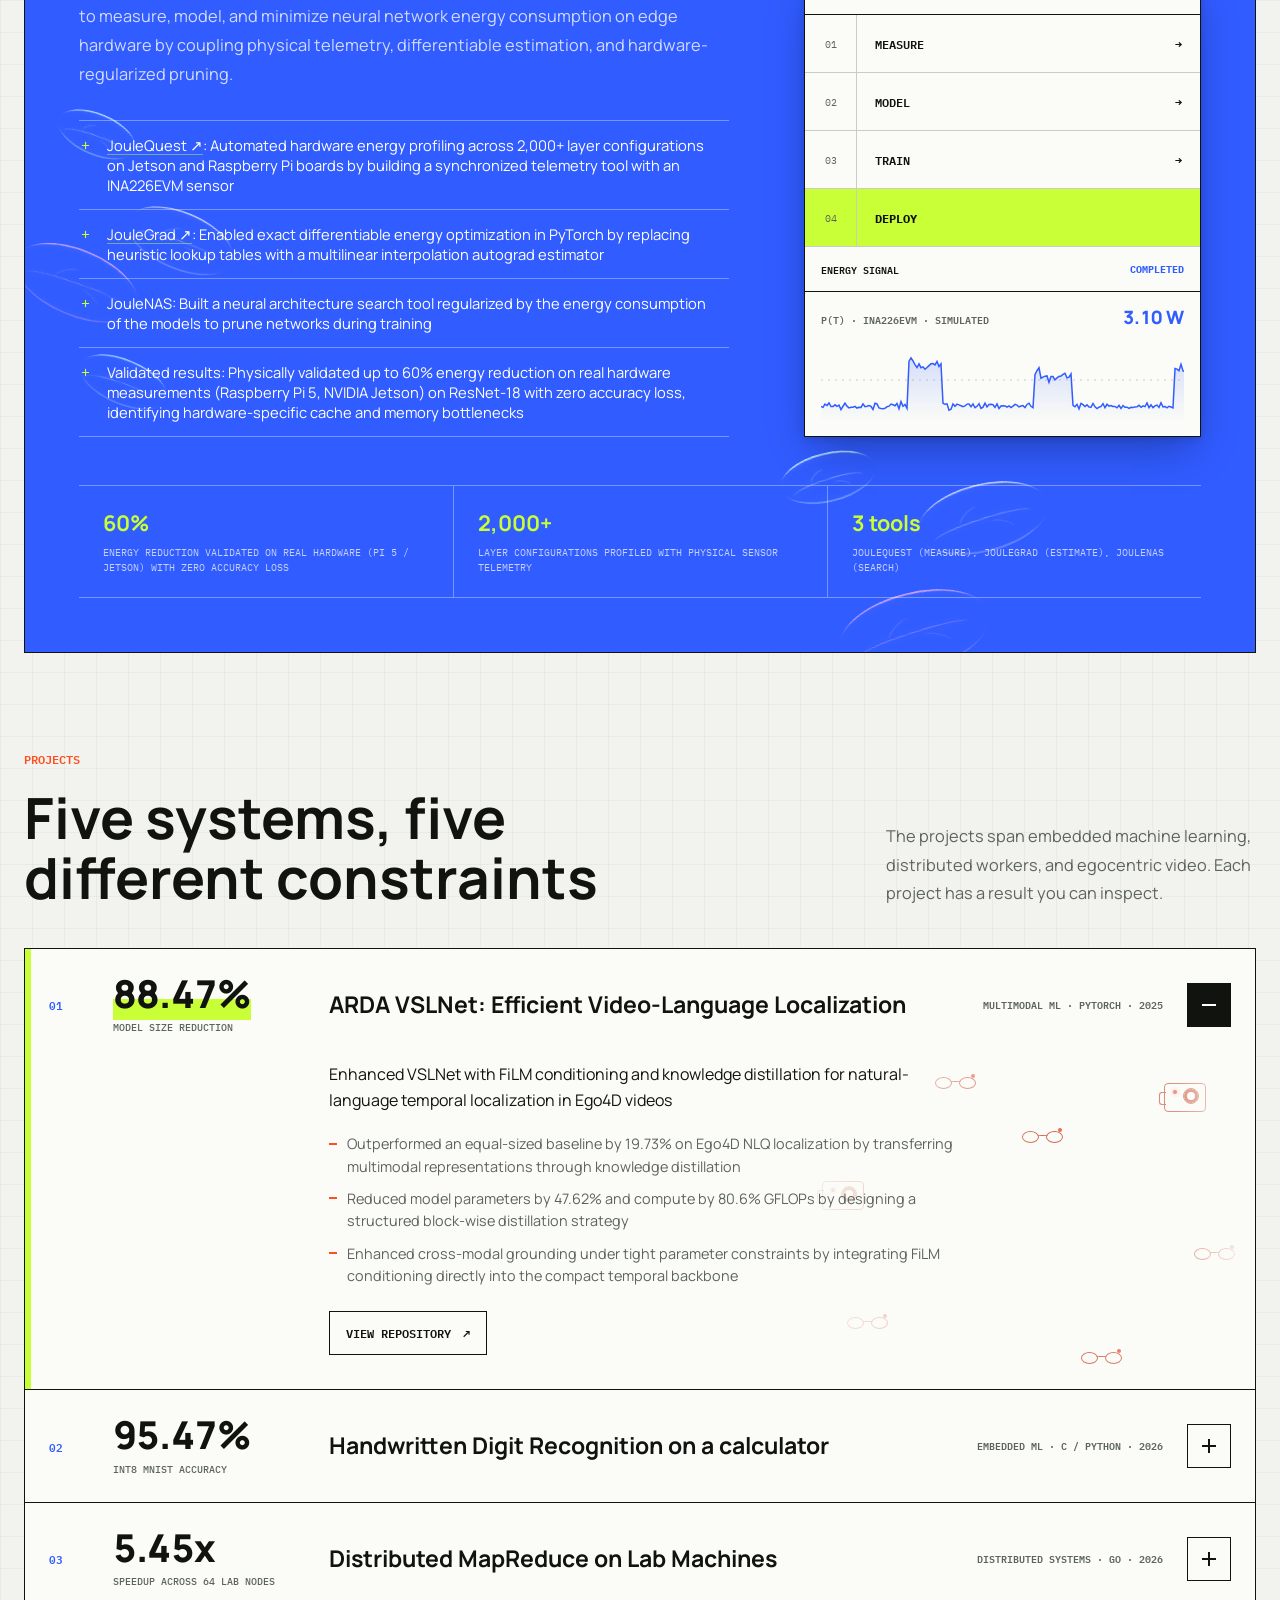
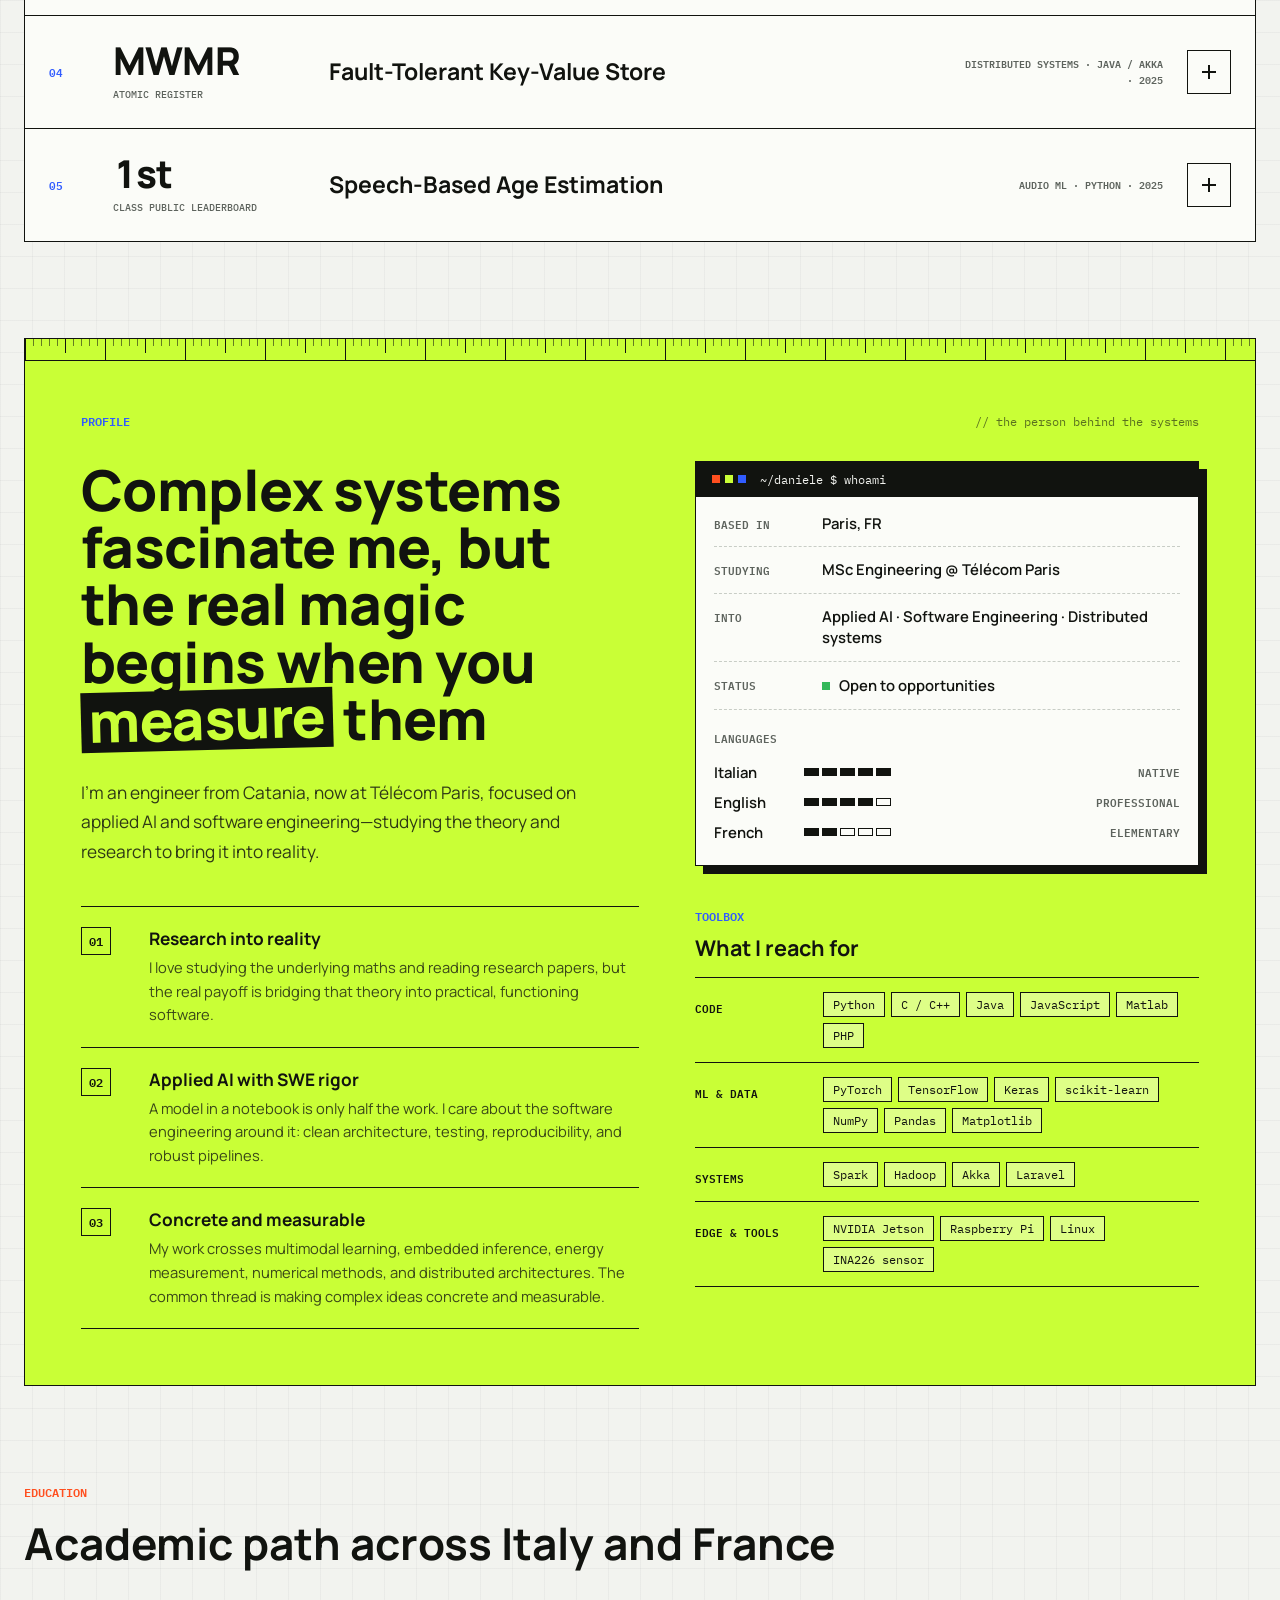
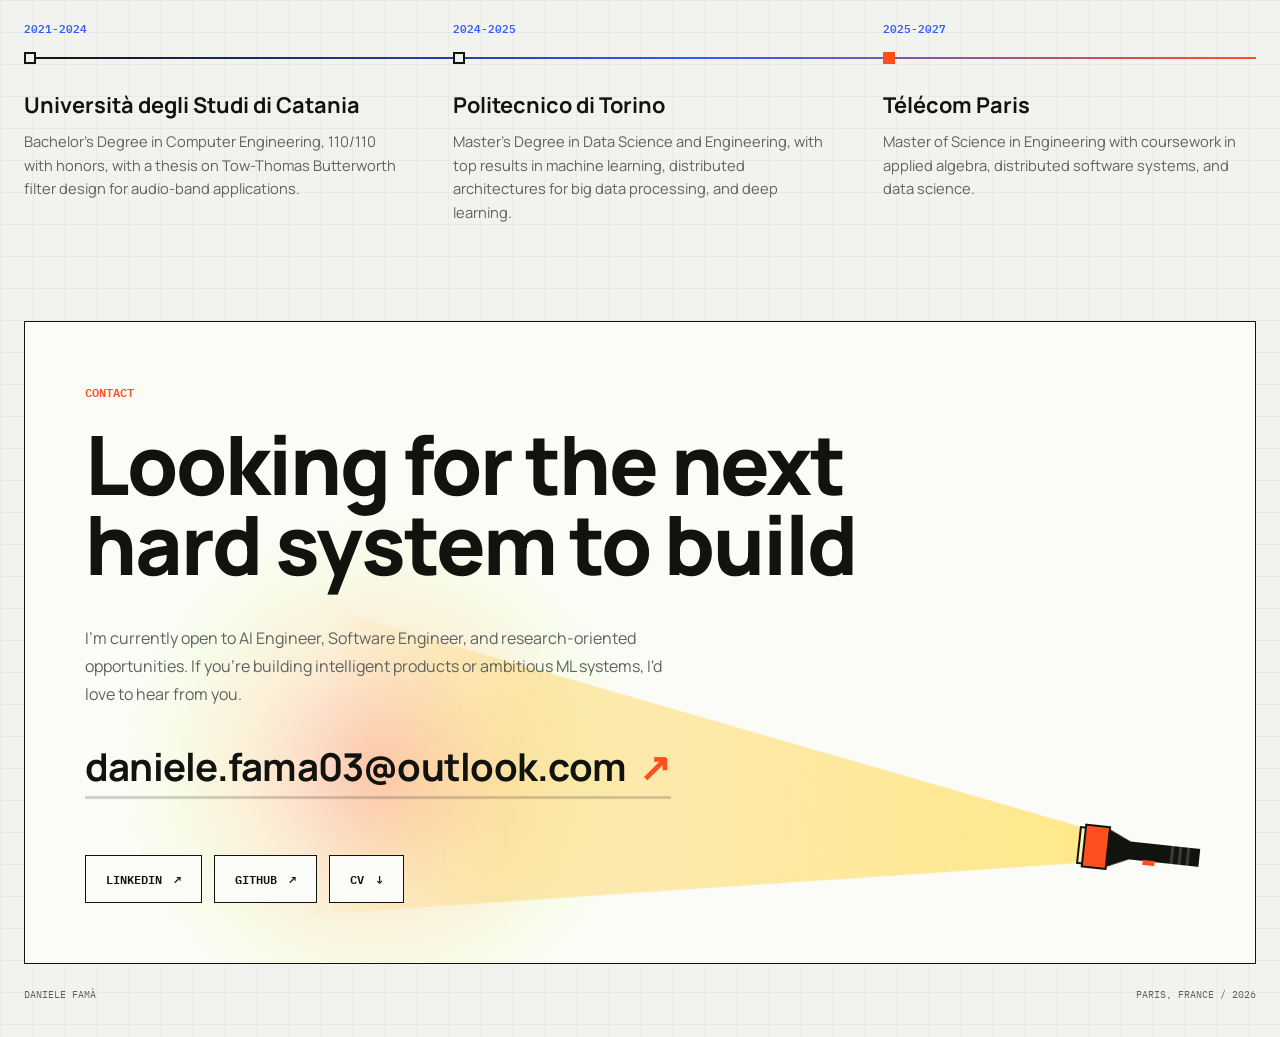
==== commit 425e5a22: "remember to use a ruler" ====
--- a/index.html
+++ b/index.html
@@ -20,7 +20,7 @@
       href="https://fonts.googleapis.com/css2?family=IBM+Plex+Mono:wght@400;500;600&family=Manrope:wght@400;500;600;700;800&display=swap"
       rel="stylesheet"
     />
-    <link rel="stylesheet" href="styles.css?v=53" />
+    <link rel="stylesheet" href="styles.css?v=55" />
   </head>
   <body>
     <a class="skip-link" href="#main-content">Skip to content</a>
@@ -270,27 +270,52 @@
       </section>
 
       <section id="about" class="profile-section reveal" aria-labelledby="profile-title">
-        <div class="profile-copy">
+        <div class="profile-ruler" id="profile-ruler" aria-label="Interactive ruler: move to measure distance" role="region" title="Hover or drag across to measure">
+          <div class="profile-ruler-fill" aria-hidden="true"></div>
+          <div class="profile-ruler-cursor" aria-hidden="true">
+            <span class="profile-ruler-line"></span>
+            <span class="profile-ruler-badge"><span class="profile-ruler-val">0 mm</span></span>
+          </div>
+        </div>
+
+        <div class="profile-kicker">
           <p class="section-tag" data-i18n="about.tag">Profile</p>
-          <h2 id="profile-title" class="section-title" data-i18n="about.title">
-            I like difficult systems with observable behavior
-          </h2>
-          <p class="section-text" data-i18n="about.text1">
-            I care about the full AI engineering loop: understanding the problem, designing the model, making
-            inference efficient, and shipping a clear, testable solution.
-          </p>
-          <p class="section-text" data-i18n="about.text2">
-            My work crosses multimodal learning, embedded inference, energy measurement, numerical methods, and
-            distributed architectures. The common thread is making complex ideas concrete and measurable.
-          </p>
-        </div>
-
-        <div id="focus" class="focus-panel">
-          <div class="focus-heading">
-            <p class="section-tag" data-i18n="focus.tag">Skills</p>
-            <h2 class="focus-title" data-i18n="focus.title">The tools I use to build and ship</h2>
-          </div>
-          <div class="focus-grid" id="focus-grid"></div>
+          <span class="profile-kicker-note" data-i18n="about.kicker">// the person behind the systems</span>
+        </div>
+
+        <div class="profile-grid">
+          <div class="profile-copy">
+            <h2 id="profile-title" class="profile-title" data-profile-title>
+              Complex systems fascinate me, but the real magic begins when you measure them
+            </h2>
+            <p class="profile-lead" data-i18n="about.lead">
+              I'm an engineer from Catania, now at Télécom Paris, focused on applied AI and software engineering—studying the theory and research to bring it into reality.
+            </p>
+
+            <ol class="profile-principles" id="profile-principles"></ol>
+          </div>
+
+          <div class="profile-side">
+            <div class="profile-card" aria-label="Quick facts">
+              <div class="profile-card-bar">
+                <span class="profile-card-dots" aria-hidden="true"><i></i><i></i><i></i></span>
+                <span>~/daniele $ whoami</span>
+              </div>
+              <dl class="profile-facts" id="profile-facts"></dl>
+              <div class="profile-languages">
+                <p class="profile-label" data-i18n="about.languagesLabel">Languages</p>
+                <ul class="profile-lang-list" id="profile-languages"></ul>
+              </div>
+            </div>
+
+            <div id="focus" class="focus-panel">
+              <div class="focus-heading">
+                <p class="section-tag" data-i18n="focus.tag">Toolbox</p>
+                <h3 class="focus-title" data-i18n="focus.title">What I reach for</h3>
+              </div>
+              <div class="focus-grid" id="focus-grid"></div>
+            </div>
+          </div>
         </div>
       </section>
 
@@ -357,6 +382,6 @@
     </footer>
 
     <script src="content.js?v=15"></script>
-    <script src="script.js?v=57"></script>
+    <script src="script.js?v=59"></script>
   </body>
 </html>
--- a/styles.css
+++ b/styles.css
@@ -1699,7 +1699,6 @@
 
 .section-heading .section-tag,
 .education-heading .section-tag,
-.profile-copy .section-tag,
 .focus-heading .section-tag {
   margin-bottom: 18px;
 }
@@ -2536,68 +2535,461 @@
 }
 
 .profile-section {
-  display: grid;
-  grid-template-columns: minmax(0, 0.95fr) minmax(0, 1.05fr);
-  gap: 54px;
-  padding: 56px;
+  position: relative;
+  isolation: isolate;
+  overflow: hidden;
+  padding: 72px 56px 56px;
   border: 1px solid var(--ink);
   background: var(--lime);
 }
 
-.profile-copy .section-tag,
+.profile-ruler {
+  position: absolute;
+  inset: 0 0 auto;
+  height: 22px;
+  border-bottom: 1px solid var(--ink);
+  background-color: var(--lime);
+  background-image:
+    repeating-linear-gradient(90deg, var(--ink) 0 1px, transparent 1px 80px),
+    repeating-linear-gradient(90deg, var(--ink) 0 1px, transparent 1px 40px),
+    repeating-linear-gradient(90deg, rgba(17, 19, 15, 0.55) 0 1px, transparent 1px 8px);
+  background-size: 100% 22px, 100% 14px, 100% 7px;
+  background-repeat: no-repeat;
+  cursor: crosshair;
+  user-select: none;
+  touch-action: none;
+  z-index: 5;
+}
+
+/* Extended hit area so quick pointer gestures stay inside ruler */
+.profile-ruler::after {
+  content: "";
+  position: absolute;
+  inset: -4px 0 -14px 0;
+  pointer-events: auto;
+}
+
+.profile-ruler-fill {
+  position: absolute;
+  inset: 0 auto 0 0;
+  width: 0;
+  background: rgba(17, 19, 15, 0.12);
+  pointer-events: none;
+  opacity: 0;
+  transition: opacity 160ms ease;
+}
+
+.profile-ruler-cursor {
+  position: absolute;
+  top: 0;
+  bottom: 0;
+  left: 0;
+  pointer-events: none;
+  opacity: 0;
+  transform: translateX(-50%);
+  transition: opacity 160ms ease;
+}
+
+.profile-ruler.is-measuring .profile-ruler-fill,
+.profile-ruler.is-measuring .profile-ruler-cursor {
+  opacity: 1;
+}
+
+.profile-ruler-line {
+  position: absolute;
+  top: 0;
+  bottom: -4px;
+  left: 50%;
+  width: 2px;
+  background: var(--orange);
+  transform: translateX(-50%);
+  box-shadow: 0 0 4px rgba(255, 79, 31, 0.6);
+}
+
+.profile-ruler-line::before {
+  content: "";
+  position: absolute;
+  top: 0;
+  left: 50%;
+  transform: translateX(-50%);
+  border-left: 3px solid transparent;
+  border-right: 3px solid transparent;
+  border-top: 4px solid var(--orange);
+}
+
+.profile-ruler-badge {
+  position: absolute;
+  top: 24px;
+  left: 50%;
+  transform: translateX(-50%);
+  padding: 2px 7px;
+  border: 1px solid var(--ink);
+  color: var(--lime);
+  background: var(--ink);
+  font-family: var(--mono);
+  font-size: 0.68rem;
+  font-weight: 600;
+  letter-spacing: 0.04em;
+  white-space: nowrap;
+  box-shadow: 2px 2px 0 rgba(17, 19, 15, 0.35);
+  pointer-events: none;
+}
+
+.profile-kicker {
+  display: flex;
+  flex-wrap: wrap;
+  align-items: baseline;
+  justify-content: space-between;
+  gap: 8px 24px;
+}
+
+.profile-kicker .section-tag,
 .focus-heading .section-tag {
+  margin: 0;
   color: var(--blue);
 }
 
-.profile-copy .section-title {
-  max-width: 14ch;
-  font-size: 3rem;
-}
-
-.profile-copy .section-text {
-  color: rgba(17, 19, 15, 0.72);
+.profile-kicker-note {
+  color: rgba(17, 19, 15, 0.6);
+  font-family: var(--mono);
+  font-size: 0.72rem;
+}
+
+.profile-grid {
+  display: grid;
+  grid-template-columns: minmax(0, 1.05fr) minmax(0, 0.95fr);
+  gap: 56px;
+  margin-top: 30px;
+}
+
+.profile-title {
+  max-width: 13ch;
+  margin: 0;
+  font-size: clamp(2.5rem, 4.4vw, 3.7rem);
+  font-weight: 800;
+  line-height: 1.02;
+  letter-spacing: -0.01em;
+}
+
+.profile-mark {
+  display: inline-block;
+  padding: 0 0.14em 0.04em;
+  color: var(--lime);
+  background: var(--ink);
+  transform: rotate(-1.5deg);
+  transition: transform 260ms cubic-bezier(0.34, 1.56, 0.64, 1);
+}
+
+.profile-title:hover .profile-mark {
+  transform: rotate(0deg) scale(1.03);
+}
+
+.profile-lead {
+  max-width: 46ch;
+  margin: 28px 0 0;
+  color: rgba(17, 19, 15, 0.84);
+  font-size: 1.08rem;
+  line-height: 1.7;
+}
+
+.profile-principles {
+  margin: 40px 0 0;
+  padding: 0;
+  border-top: 1px solid var(--ink);
+  list-style: none;
+}
+
+.profile-principle {
+  display: grid;
+  grid-template-columns: 52px 1fr;
+  gap: 16px;
+  padding: 20px 0;
+  border-bottom: 1px solid var(--ink);
+}
+
+.profile-principle-index {
+  align-self: start;
+  justify-self: start;
+  padding: 3px 7px;
+  border: 1px solid var(--ink);
+  font-family: var(--mono);
+  font-size: 0.72rem;
+  font-weight: 600;
+  transition: color 180ms ease, background-color 180ms ease;
+}
+
+.profile-principle:hover .profile-principle-index {
+  color: var(--lime);
+  background: var(--ink);
+}
+
+.profile-principle h3,
+.profile-principle p {
+  margin: 0;
+}
+
+.profile-principle h3 {
+  font-size: 1.08rem;
+  font-weight: 700;
+}
+
+.profile-principle p {
+  margin-top: 6px;
+  color: rgba(17, 19, 15, 0.78);
+  font-size: 0.92rem;
+  line-height: 1.6;
+}
+
+.profile-side {
+  display: flex;
+  flex-direction: column;
+  gap: 40px;
+  min-width: 0;
+}
+
+.profile-card {
+  border: 1px solid var(--ink);
+  background: var(--surface);
+  box-shadow: 8px 8px 0 var(--ink);
+}
+
+.profile-card-bar {
+  display: flex;
+  align-items: center;
+  gap: 14px;
+  padding: 10px 16px;
+  color: var(--paper);
+  background: var(--ink);
+  font-family: var(--mono);
+  font-size: 0.72rem;
+}
+
+.profile-card-dots {
+  display: inline-flex;
+  gap: 5px;
+}
+
+.profile-card-dots i {
+  width: 8px;
+  height: 8px;
+  background: var(--orange);
+}
+
+.profile-card-dots i:nth-child(2) {
+  background: var(--lime);
+}
+
+.profile-card-dots i:nth-child(3) {
+  background: var(--blue);
+}
+
+.profile-facts {
+  margin: 0;
+  padding: 4px 18px;
+}
+
+.profile-fact {
+  display: grid;
+  grid-template-columns: 92px 1fr;
+  gap: 16px;
+  align-items: baseline;
+  padding: 12px 0;
+  border-bottom: 1px dashed var(--line);
+}
+
+.profile-fact dt,
+.profile-label,
+.profile-lang-level,
+.focus-card h4 {
+  font-family: var(--mono);
+  font-size: 0.68rem;
+  font-weight: 600;
+  text-transform: uppercase;
+}
+
+.profile-fact dt {
+  color: var(--muted);
+}
+
+.profile-fact dd {
+  margin: 0;
+  font-size: 0.93rem;
+  font-weight: 600;
+  line-height: 1.45;
+}
+
+.profile-fact small {
+  color: var(--muted);
+  font-size: 0.85em;
+  font-weight: 500;
+}
+
+.profile-status {
+  display: inline-flex;
+  align-items: center;
+  gap: 9px;
+}
+
+.profile-status > span {
+  width: 8px;
+  height: 8px;
+  background: #33b85a;
+  animation: pulse-green 2.4s ease-out infinite;
+}
+
+.profile-languages {
+  padding: 14px 18px 18px;
+}
+
+.profile-label {
+  margin: 0 0 10px;
+  color: var(--muted);
+}
+
+.profile-lang-list {
+  margin: 0;
+  padding: 0;
+  list-style: none;
+}
+
+.profile-lang {
+  display: grid;
+  grid-template-columns: 76px auto 1fr;
+  gap: 14px;
+  align-items: center;
+  padding: 5px 0;
+}
+
+.profile-lang-name {
+  font-size: 0.93rem;
+  font-weight: 600;
+}
+
+.profile-lang-meter {
+  display: inline-flex;
+  gap: 3px;
+}
+
+.profile-lang-meter i {
+  width: 15px;
+  height: 8px;
+  border: 1px solid var(--ink);
+}
+
+.profile-lang-meter i.is-on {
+  background: var(--ink);
+}
+
+.profile-lang-level {
+  justify-self: end;
+  color: var(--muted);
 }
 
 .focus-panel {
-  padding-left: 48px;
-  border-left: 1px solid var(--ink);
+  min-width: 0;
+}
+
+.focus-heading {
+  margin-bottom: 8px;
+}
+
+.focus-heading .section-tag {
+  margin: 0 0 8px;
+  color: var(--blue);
 }
 
 .focus-title {
-  max-width: 24ch;
   margin: 0;
   font-size: 1.35rem;
   line-height: 1.25;
 }
 
 .focus-grid {
-  margin-top: 30px;
-  border-bottom: 1px solid var(--ink);
+  margin-top: 16px;
+  border-top: 1px solid var(--ink);
 }
 
 .focus-card {
   display: grid;
-  grid-template-columns: 145px 1fr;
-  gap: 20px;
-  padding: 18px 0;
-  border-top: 1px solid var(--ink);
-}
-
-.focus-card h3,
-.focus-card p {
+  grid-template-columns: 112px 1fr;
+  gap: 16px;
+  padding: 14px 0;
+  border-bottom: 1px solid var(--ink);
+}
+
+.focus-card h4 {
   margin: 0;
-}
-
-.focus-card h3 {
+  padding-top: 6px;
+}
+
+.focus-chips {
+  display: flex;
+  flex-wrap: wrap;
+  gap: 6px;
+  margin: 0;
+  padding: 0;
+  list-style: none;
+}
+
+.focus-chips li {
+  padding: 4px 9px;
+  border: 1px solid var(--ink);
+  background: rgba(251, 252, 248, 0.42);
   font-family: var(--mono);
-  font-size: 0.68rem;
-  text-transform: uppercase;
-}
-
-.focus-card p {
-  color: rgba(17, 19, 15, 0.7);
-  font-size: 0.88rem;
-  line-height: 1.55;
+  font-size: 0.74rem;
+  transition: transform 160ms cubic-bezier(0.34, 1.56, 0.64, 1), box-shadow 160ms ease, background-color 160ms ease;
+}
+
+.focus-chips li:hover {
+  background: var(--surface);
+  box-shadow: 3px 3px 0 var(--ink);
+  transform: translate(-2px, -2px);
+}
+
+@media (max-width: 1050px) {
+  .profile-grid {
+    grid-template-columns: 1fr;
+    gap: 48px;
+  }
+
+  .profile-card {
+    max-width: 620px;
+  }
+}
+
+@media (max-width: 480px) {
+  .profile-section {
+    padding-top: 52px;
+  }
+
+  .profile-kicker-note {
+    display: none;
+  }
+
+  .profile-card {
+    box-shadow: 6px 6px 0 var(--ink);
+    margin-right: 6px;
+  }
+
+  .profile-fact,
+  .focus-card {
+    grid-template-columns: 1fr;
+    gap: 6px;
+  }
+
+  .profile-lang {
+    grid-template-columns: 66px auto 1fr;
+    gap: 8px;
+  }
+
+  .profile-lang-meter {
+    gap: 2px;
+  }
+
+  .profile-lang-meter i {
+    width: 11px;
+    height: 7px;
+  }
 }
 
 .education-heading .section-title {
@@ -3026,13 +3418,6 @@
     width: min(100%, 620px);
   }
 
-  .focus-panel {
-    padding-top: 42px;
-    padding-left: 0;
-    border-top: 1px solid var(--ink);
-    border-left: 0;
-  }
-
   .contact-grid {
     grid-template-columns: 1fr;
   }
@@ -3248,7 +3633,11 @@
     opacity: 0.35;
   }
 
-  .profile-copy .section-title {
+  .profile-section {
+    padding-top: 56px;
+  }
+
+  .profile-title {
     font-size: 2.45rem;
   }
 
@@ -3357,9 +3746,13 @@
   }
 
   .section-title,
-  .profile-copy .section-title,
+  .profile-title,
   .education-heading .section-title {
     font-size: 2.1rem;
+  }
+
+  .profile-section {
+    padding-top: 48px;
   }
 
   .research-instrument {
@@ -3407,4 +3800,4 @@
     opacity: 1;
     transform: none;
   }
-}+}
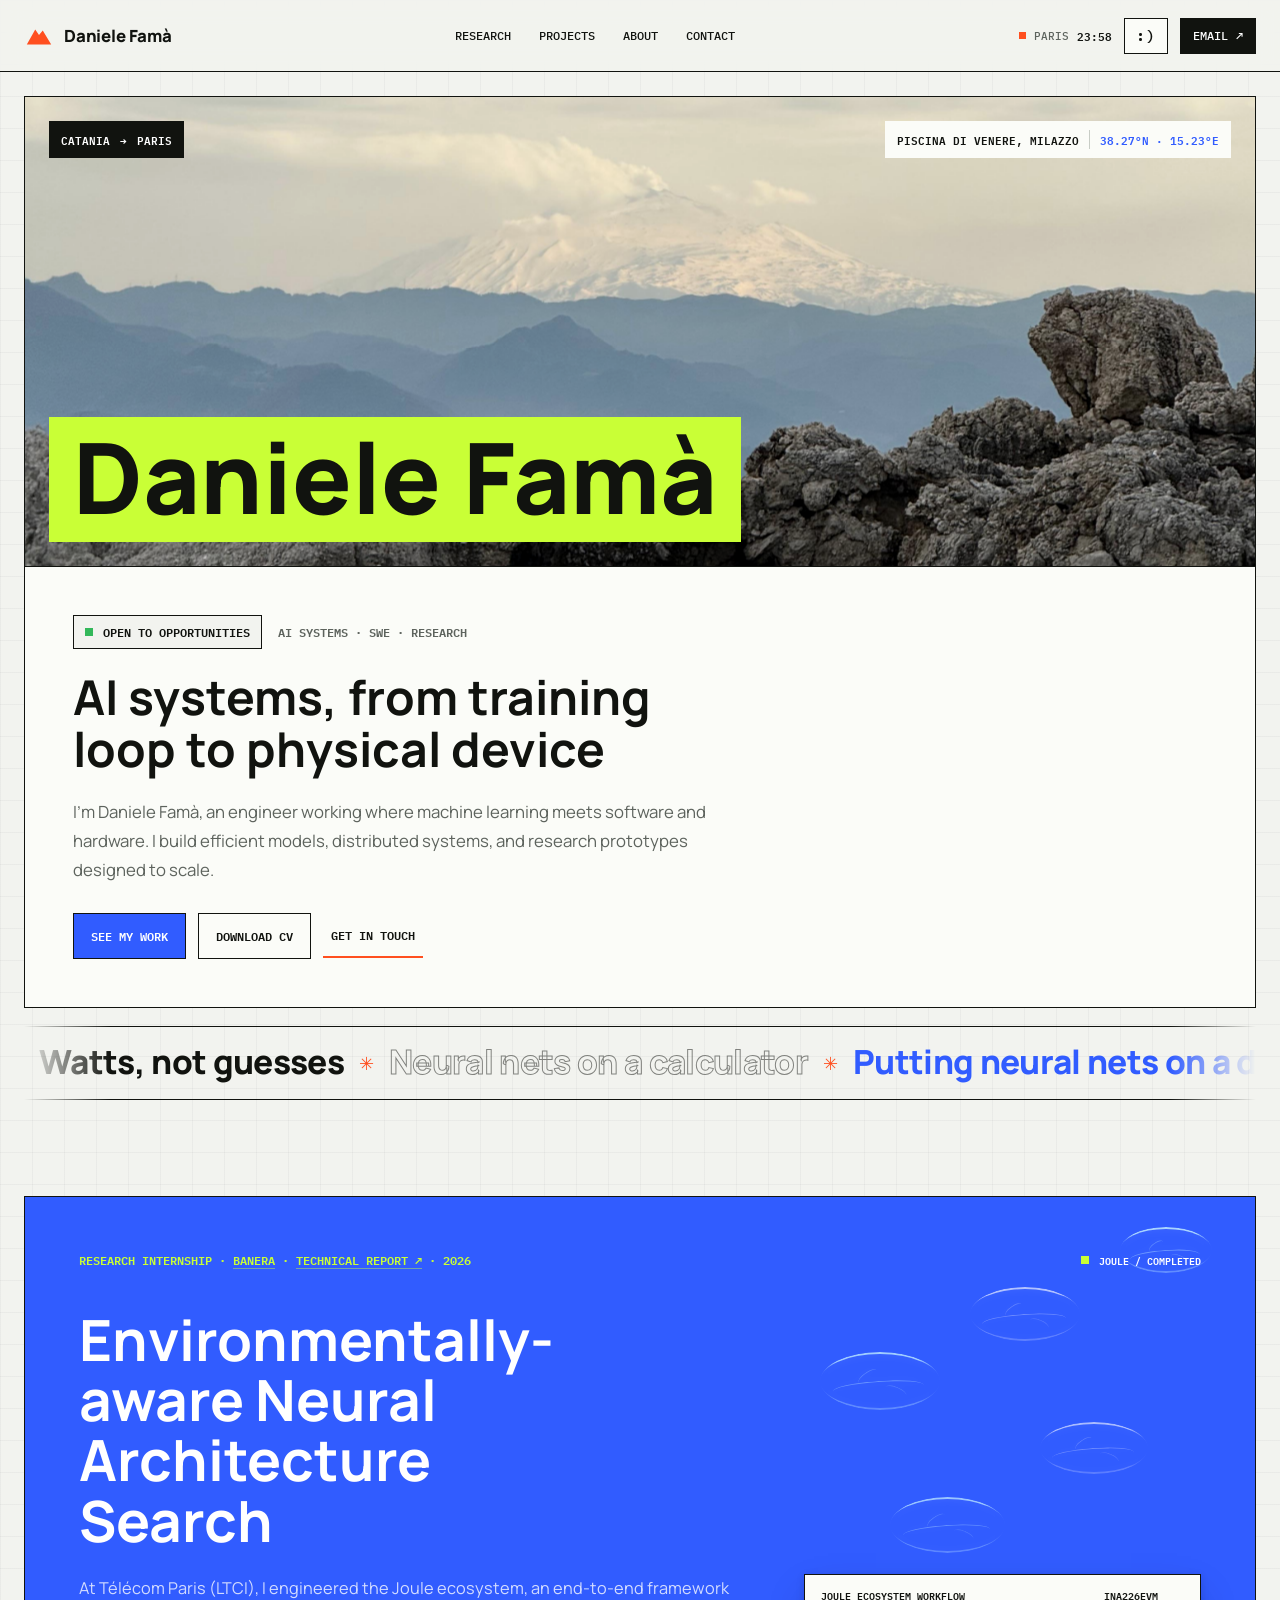
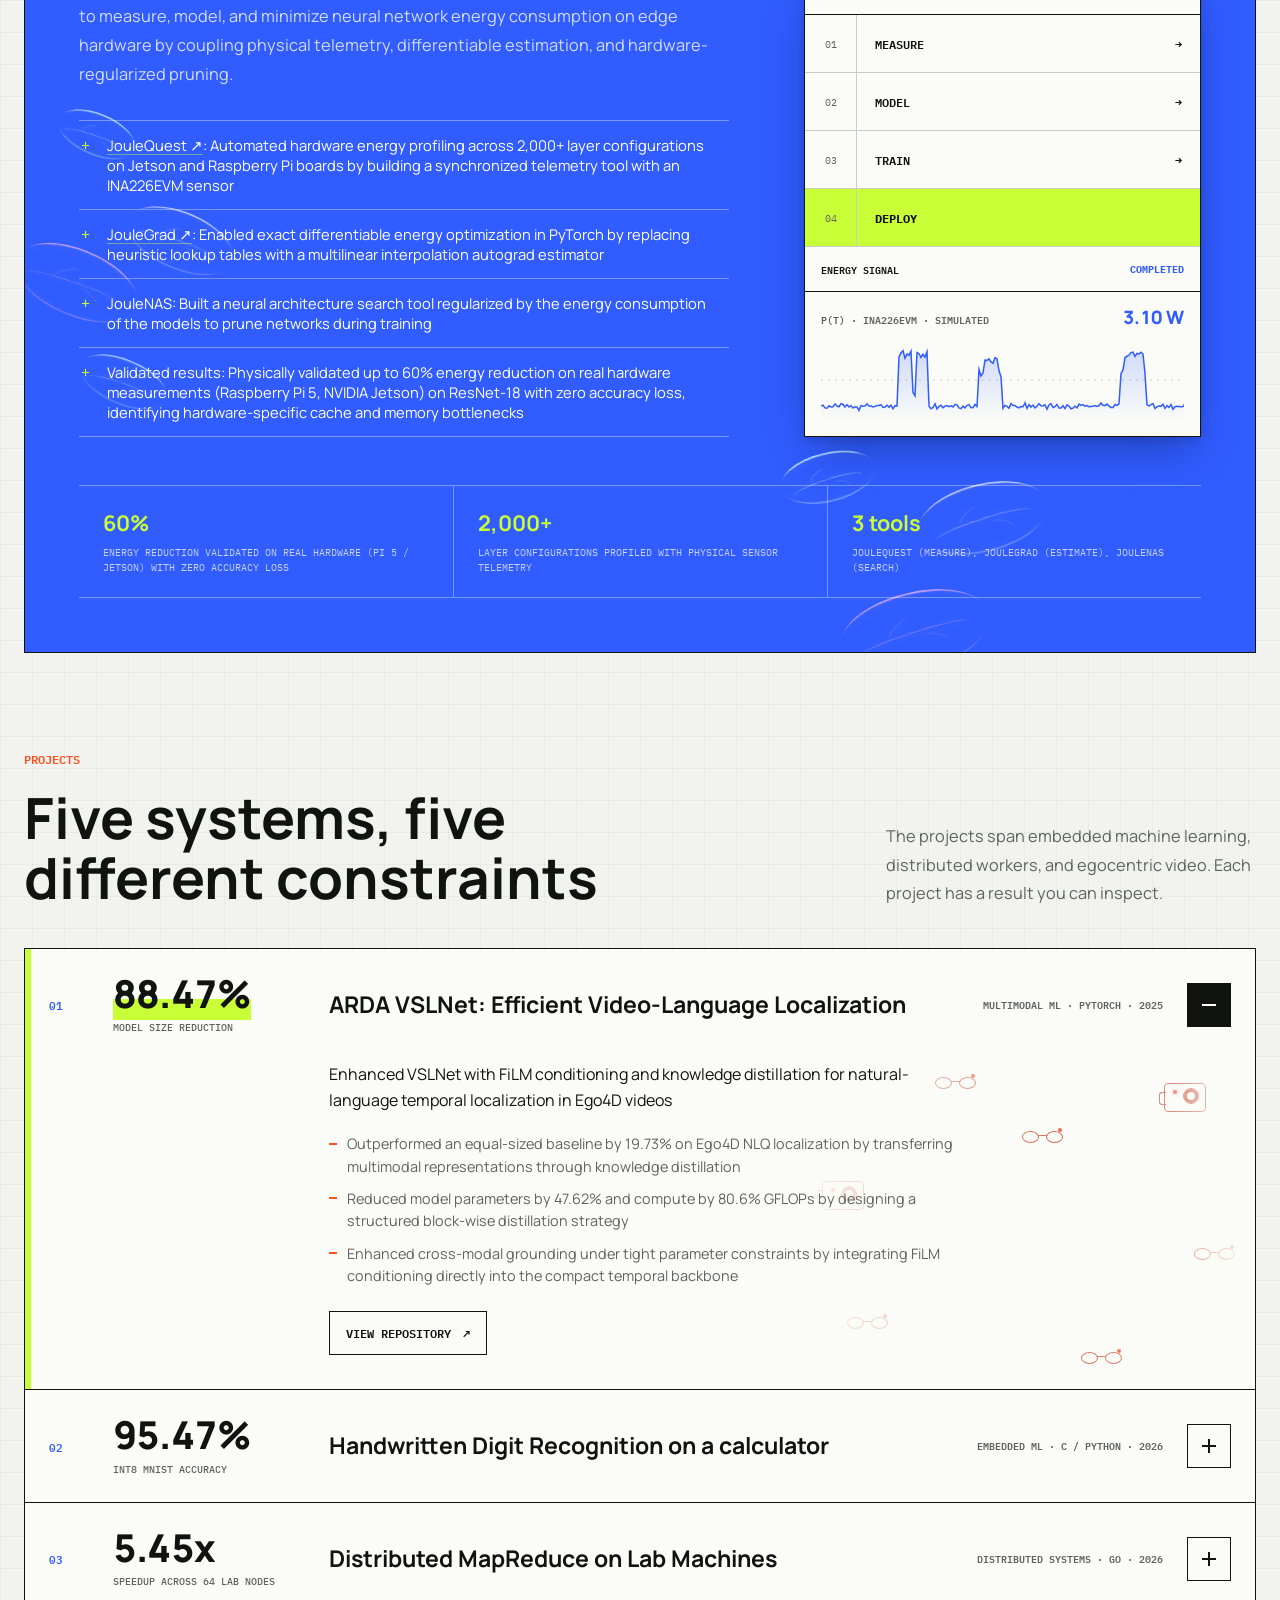
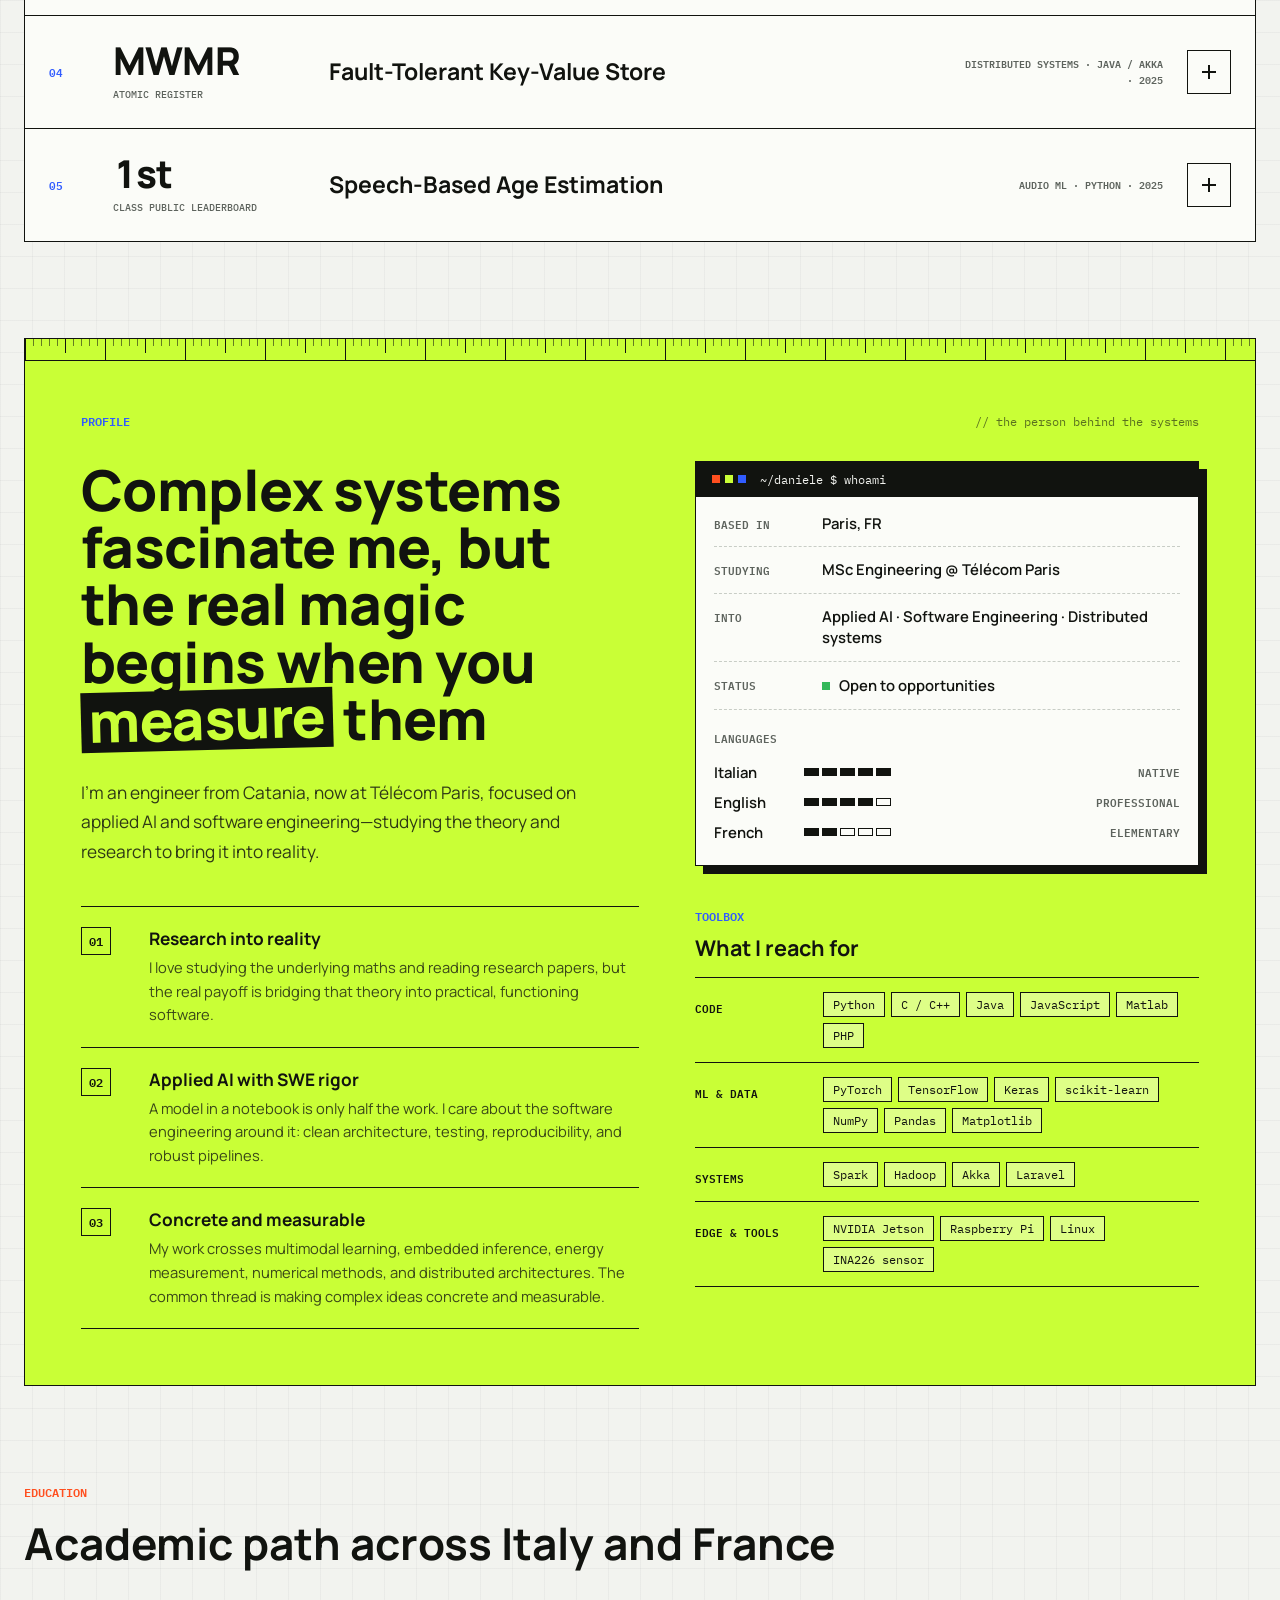
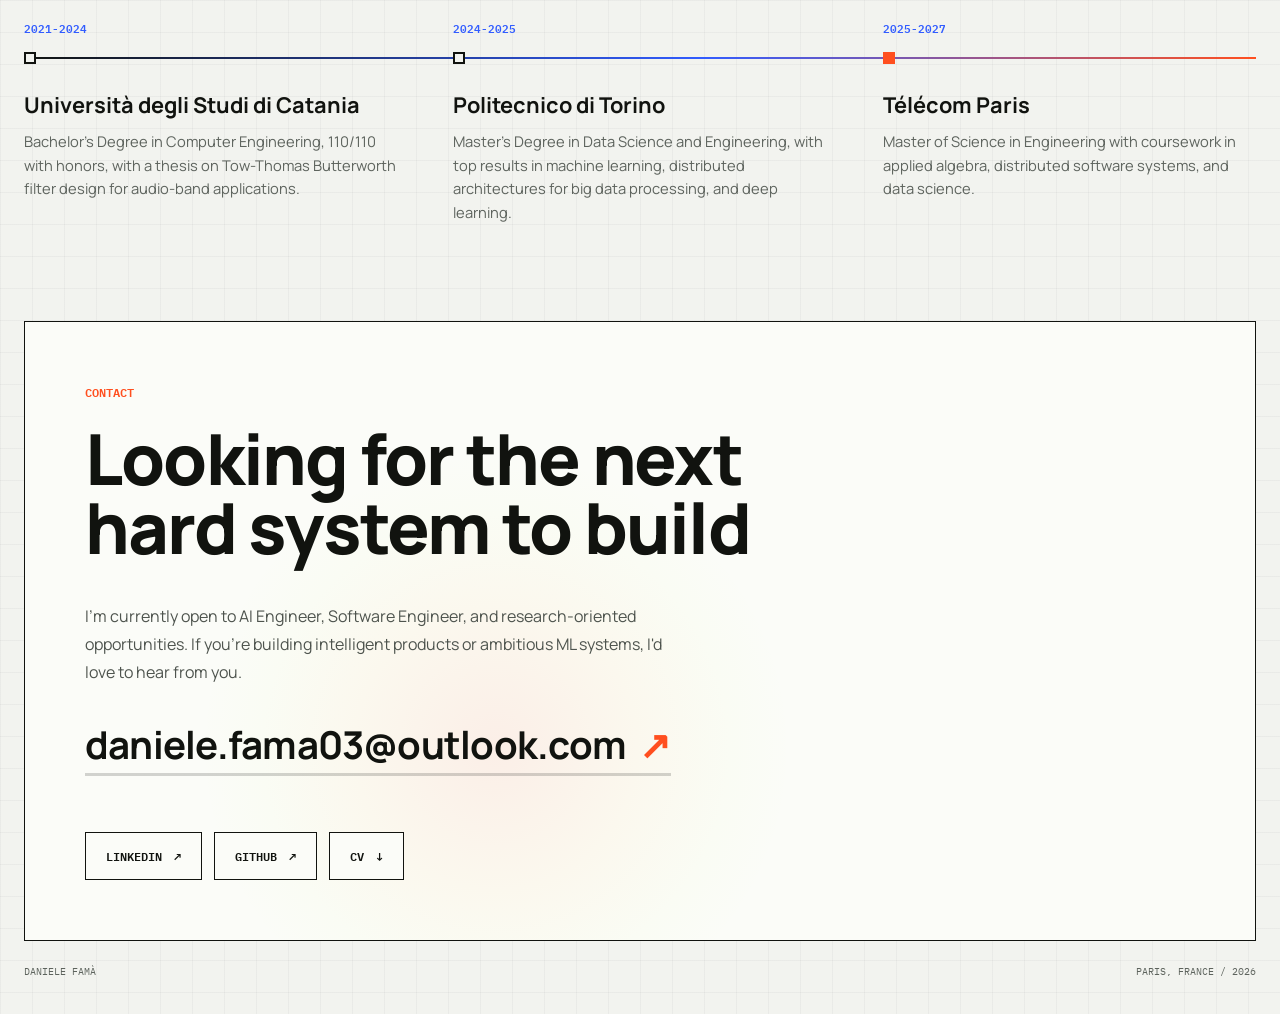
==== commit 4650e5ac: "In the torch we do not trust" ====
--- a/index.html
+++ b/index.html
@@ -360,19 +360,6 @@
             </a>
           </li>
         </ul>
-        <div class="contact-torch" aria-hidden="true">
-          <span class="torch-beam"></span>
-          <svg class="torch-body" viewBox="0 0 124 48" width="124" height="48">
-            <rect x="2" y="15" width="70" height="18" fill="#11130f" />
-            <rect x="12" y="15" width="3" height="18" fill="#3a3d36" />
-            <rect x="20" y="15" width="3" height="18" fill="#3a3d36" />
-            <rect x="28" y="15" width="3" height="18" fill="#3a3d36" />
-            <rect x="46" y="11" width="12" height="5" fill="#ff4f1f" />
-            <polygon points="72,15 94,5 94,43 72,33" fill="#11130f" />
-            <rect x="94" y="3" width="24" height="42" fill="#ff4f1f" stroke="#11130f" stroke-width="2" />
-            <rect x="118" y="6" width="5" height="36" fill="#fff3b0" stroke="#11130f" stroke-width="2" />
-          </svg>
-        </div>
       </section>
     </main>
 
--- a/styles.css
+++ b/styles.css
@@ -10,6 +10,10 @@
   --mono: "IBM Plex Mono", monospace;
   --sans: "Manrope", sans-serif;
   --max-width: 1240px;
+
+  /* Contact section ambient glow controls */
+  --contact-glow-opacity: 0.08; /* Subtle warm ambient glow strength (0.05 - 0.12) */
+  --contact-glow-size: 380px;   /* Radial glow radius */
 }
 
 * {
@@ -3082,13 +3086,13 @@
 @property --tx {
   syntax: "<length-percentage>";
   inherits: true;
-  initial-value: 75%;
+  initial-value: 72%;
 }
 
 @property --ty {
   syntax: "<length-percentage>";
   inherits: true;
-  initial-value: 60%;
+  initial-value: 65%;
 }
 
 .contact-section {
@@ -3101,80 +3105,30 @@
   background: var(--surface);
 }
 
+/* Subtle, organic ambient glow behind contact card with gentle pointer/touch tracking */
 .contact-section::before {
   content: "";
   position: absolute;
   inset: 0;
-  z-index: -1;
+  z-index: 0;
+  pointer-events: none;
   background: radial-gradient(
-    circle 340px at var(--tx) var(--ty),
-    rgba(255, 79, 31, 0.3),
-    rgba(255, 170, 40, 0.16) 38%,
-    rgba(201, 255, 54, 0.08) 62%,
+    circle var(--contact-glow-size, 380px) at var(--tx, 72%) var(--ty, 65%),
+    rgba(255, 79, 31, var(--contact-glow-opacity, 0.08)) 0%,
+    rgba(255, 170, 40, calc(var(--contact-glow-opacity, 0.08) * 0.6)) 38%,
+    rgba(201, 255, 54, calc(var(--contact-glow-opacity, 0.08) * 0.25)) 62%,
     transparent 78%
   );
-  transition: --tx 700ms cubic-bezier(0.22, 1, 0.36, 1), --ty 700ms cubic-bezier(0.22, 1, 0.36, 1);
-  animation: torch-flicker 3.2s ease-in-out infinite;
+  transition: --tx 900ms cubic-bezier(0.22, 1, 0.36, 1), --ty 900ms cubic-bezier(0.22, 1, 0.36, 1);
 }
 
 .contact-section.is-tracking::before {
-  transition-duration: 180ms;
-}
-
-.contact-section > :not(.contact-torch) {
+  transition-duration: 350ms;
+}
+
+.contact-section > * {
   position: relative;
   z-index: 1;
-}
-
-.contact-torch {
-  position: absolute;
-  right: 176px;
-  bottom: 118px;
-  width: 0;
-  height: 0;
-  pointer-events: none;
-  transform: rotate(var(--torch-angle, -2.5rad));
-  transform-origin: 0 0;
-  transition: transform 700ms cubic-bezier(0.22, 1, 0.36, 1);
-}
-
-.torch-body {
-  position: absolute;
-  top: -24px;
-  left: -123px;
-  display: block;
-}
-
-.torch-beam {
-  --beam: var(--beam-length, 320px);
-  position: absolute;
-  top: calc(var(--beam) * -0.2);
-  left: 0;
-  width: var(--beam);
-  height: calc(var(--beam) * 0.4);
-  background: linear-gradient(90deg, rgba(255, 228, 120, 0.85), rgba(255, 200, 60, 0.35) 75%, rgba(255, 200, 60, 0));
-  clip-path: polygon(0 44%, 100% 0, 100% 100%, 0 56%);
-  mix-blend-mode: multiply;
-  transition: width 700ms cubic-bezier(0.22, 1, 0.36, 1), height 700ms cubic-bezier(0.22, 1, 0.36, 1), top 700ms cubic-bezier(0.22, 1, 0.36, 1);
-  animation: torch-flicker 3.2s ease-in-out infinite;
-}
-
-.contact-section.is-tracking .contact-torch,
-.contact-section.is-tracking .torch-beam {
-  transition-duration: 180ms;
-}
-
-@media (max-width: 800px) {
-  .contact-torch {
-    top: 42px;
-    right: 38px;
-    bottom: auto;
-  }
-
-  .torch-body {
-    transform: scale(0.55);
-    transform-origin: 123px 24px;
-  }
 }
 
 .section-tag-inverse {
@@ -3185,7 +3139,7 @@
 .contact-title {
   max-width: 16ch;
   margin: 0;
-  font-size: clamp(2.6rem, 6.4vw, 5.6rem);
+  font-size: clamp(2.3rem, 5.5vw, 5.6rem);
   font-weight: 800;
   line-height: 0.98;
   letter-spacing: -0.025em;
@@ -3203,7 +3157,7 @@
 .contact-text {
   max-width: 58ch;
   margin: 0;
-  color: var(--muted);
+  color: #4e544e; /* WCAG AAA compliant (7.5:1 on #fbfcf8) */
 }
 
 .contact-email {
@@ -3247,9 +3201,14 @@
   list-style: none;
 }
 
+.contact-links li {
+  display: flex;
+}
+
 .contact-links a {
   display: inline-flex;
   align-items: center;
+  justify-content: center;
   gap: 12px;
   min-height: 48px;
   padding: 0 20px;
@@ -3266,6 +3225,55 @@
   border-color: var(--lime);
   color: var(--ink);
   background: var(--lime);
+}
+
+/* Mobile optimizations for contact card (below 640px) */
+@media (max-width: 640px) {
+  .contact-section {
+    padding: 28px 22px;
+  }
+
+  .section-tag-inverse {
+    margin-bottom: 14px;
+  }
+
+  .contact-title {
+    font-size: clamp(1.75rem, 6.8vw, 2.35rem);
+    line-height: 1.06;
+  }
+
+  .contact-grid {
+    margin-top: 22px;
+    gap: 18px;
+  }
+
+  .contact-text {
+    font-size: 0.95rem;
+    line-height: 1.65;
+  }
+
+  .contact-email {
+    font-size: clamp(1.05rem, 4.6vw, 1.45rem);
+  }
+
+  .contact-links {
+    margin: 28px 0 0;
+    gap: 8px;
+  }
+
+  .contact-links li {
+    flex: 1 1 auto;
+    min-width: fit-content;
+  }
+
+  .contact-links a {
+    width: 100%;
+    min-height: 44px;
+    padding: 0 14px;
+    font-size: 0.68rem;
+    gap: 8px;
+    justify-content: center;
+  }
 }
 
 .site-footer {
@@ -3769,12 +3777,11 @@
   }
 
   .contact-links a {
-    flex: 1 1 auto;
-    justify-content: space-between;
+    justify-content: center;
   }
 
   .contact-email {
-    font-size: 1rem;
+    font-size: clamp(0.95rem, 4.4vw, 1.25rem);
   }
 
   .site-footer {
@@ -3800,4 +3807,9 @@
     opacity: 1;
     transform: none;
   }
-}
+
+  .contact-section::before {
+    animation: none !important;
+    transition: none !important;
+  }
+}
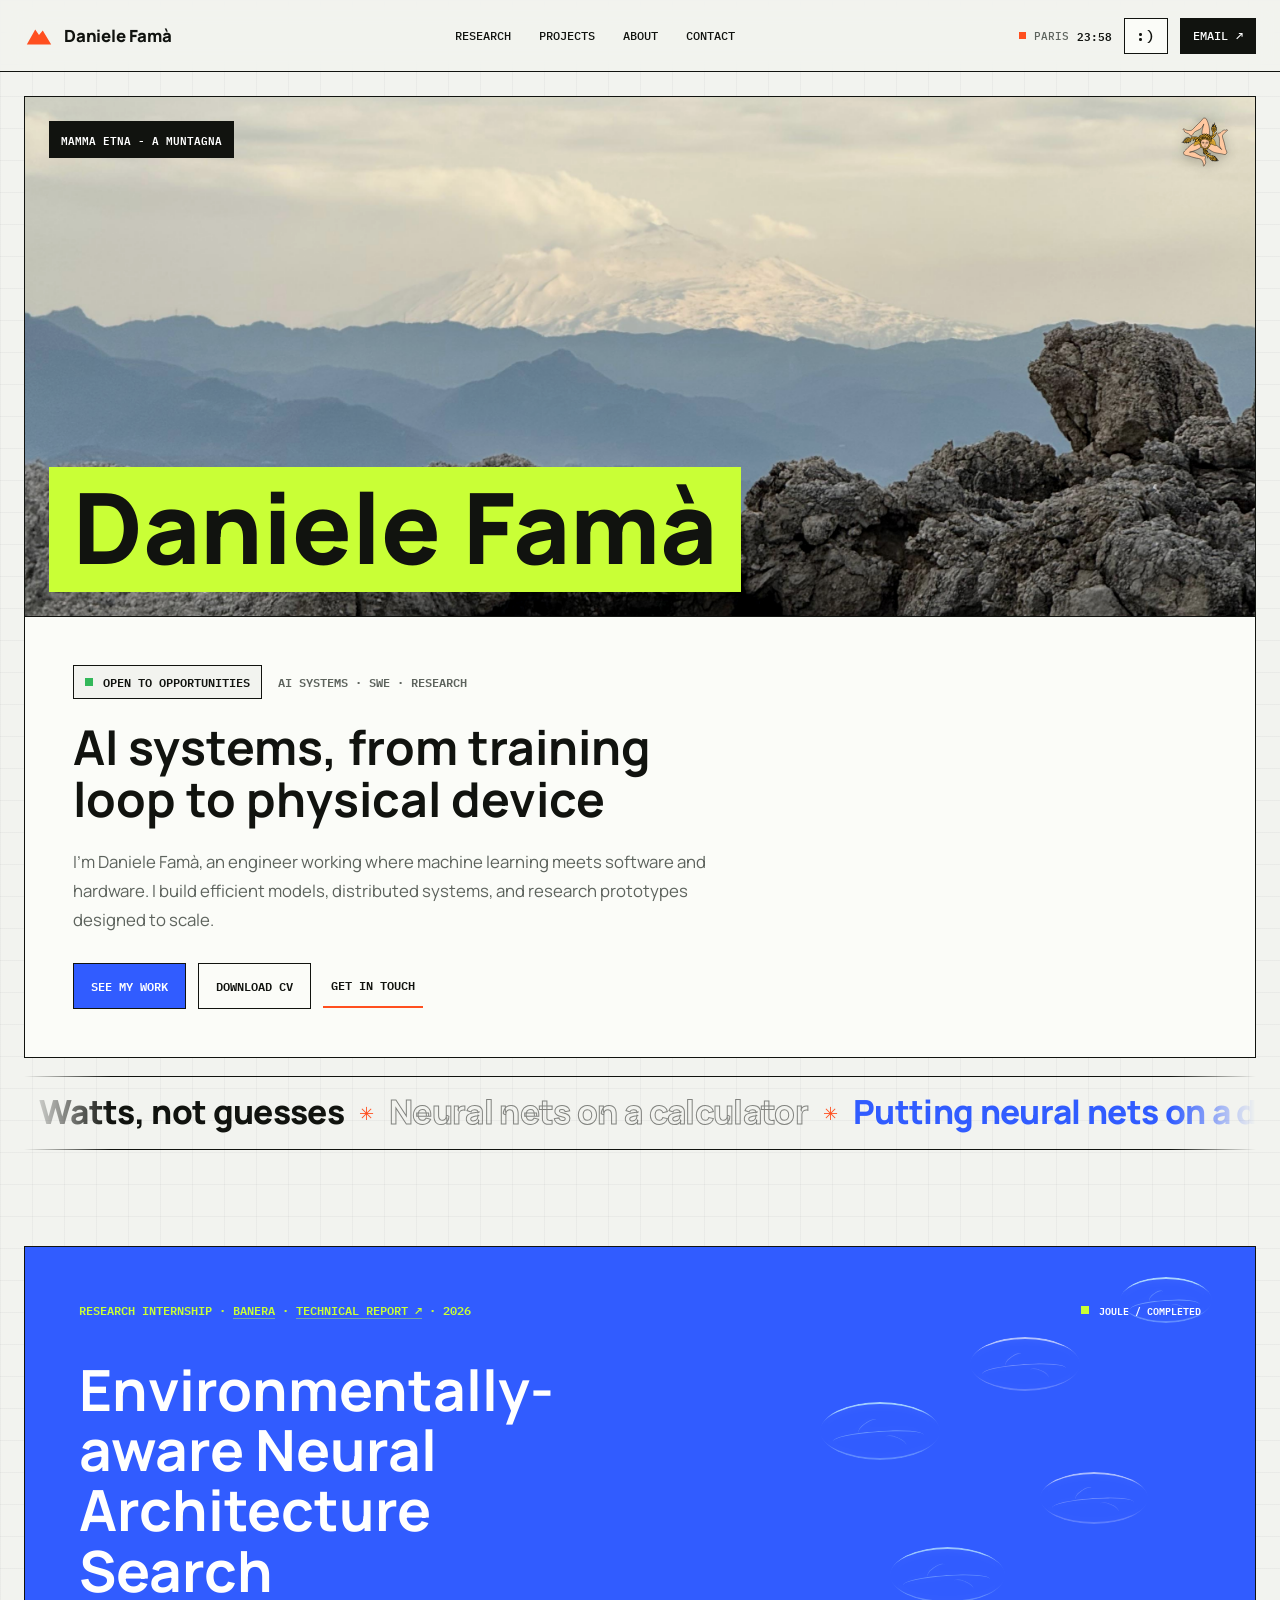
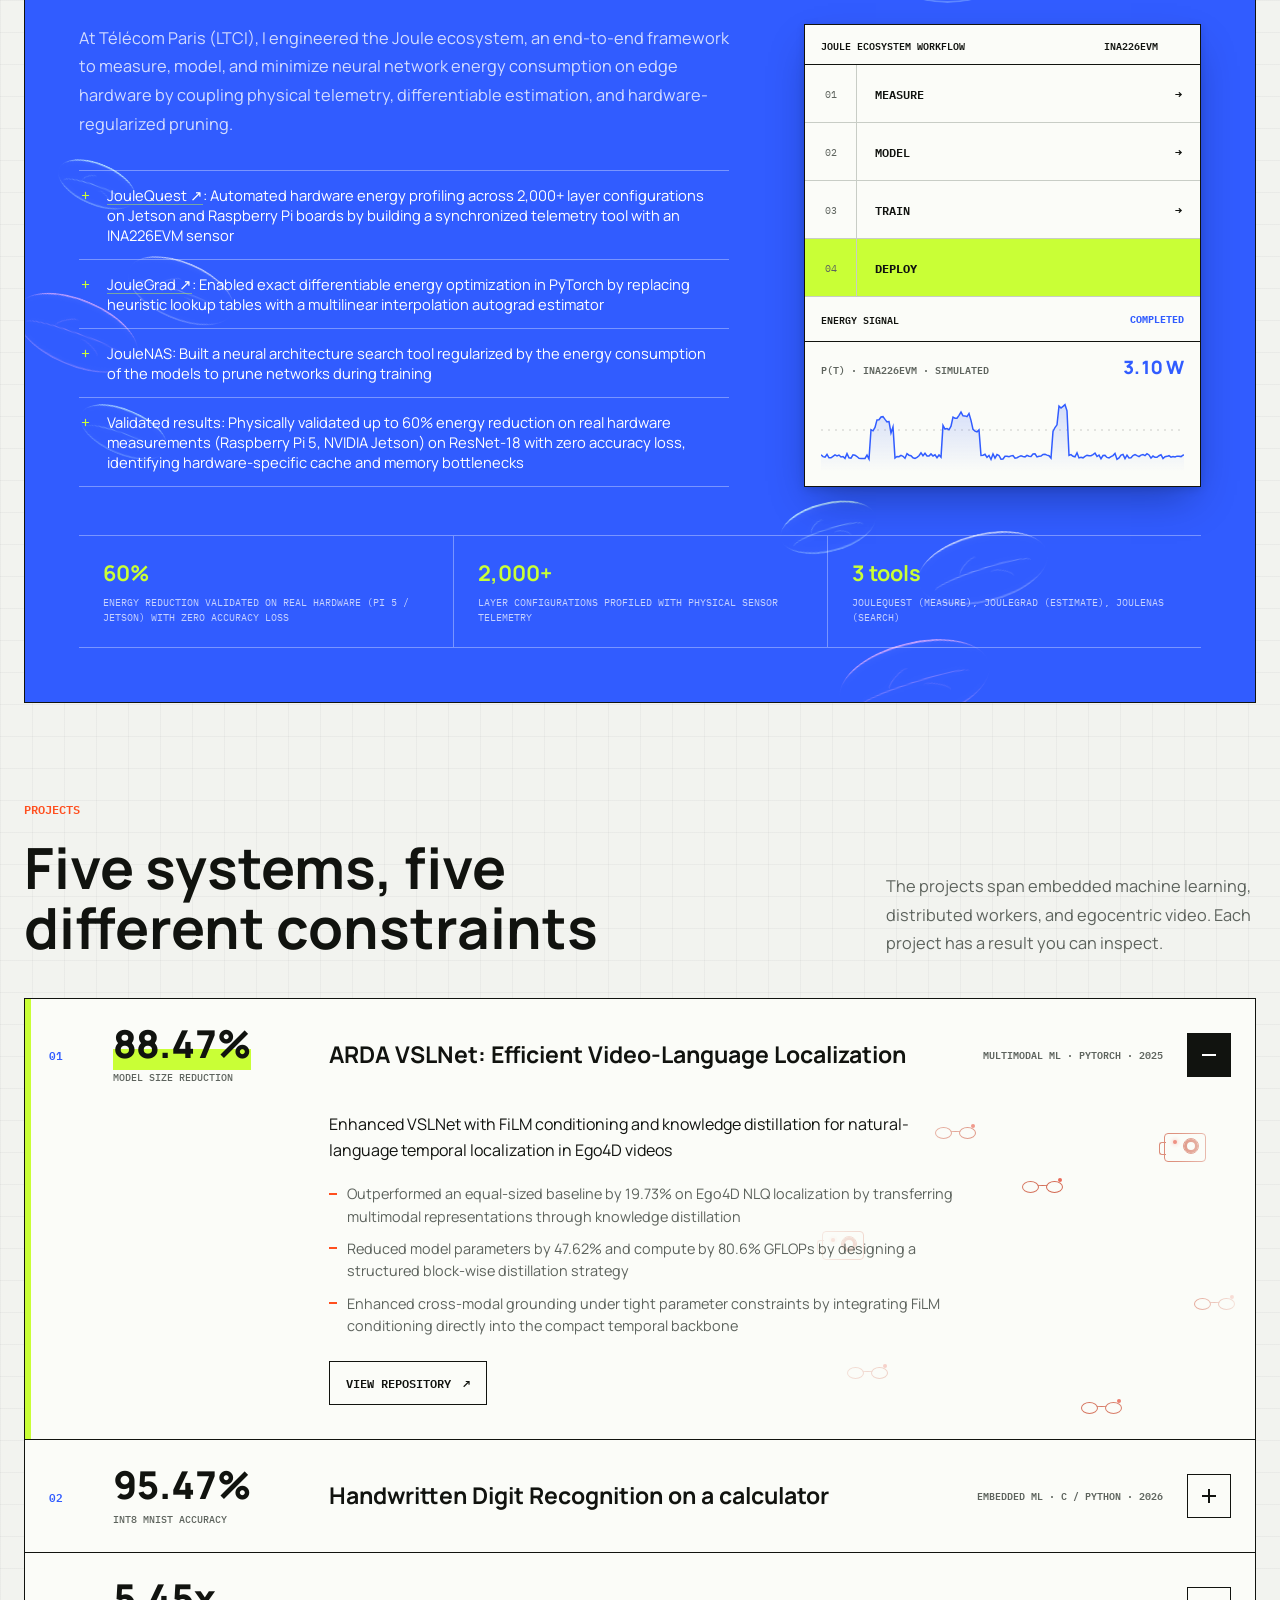
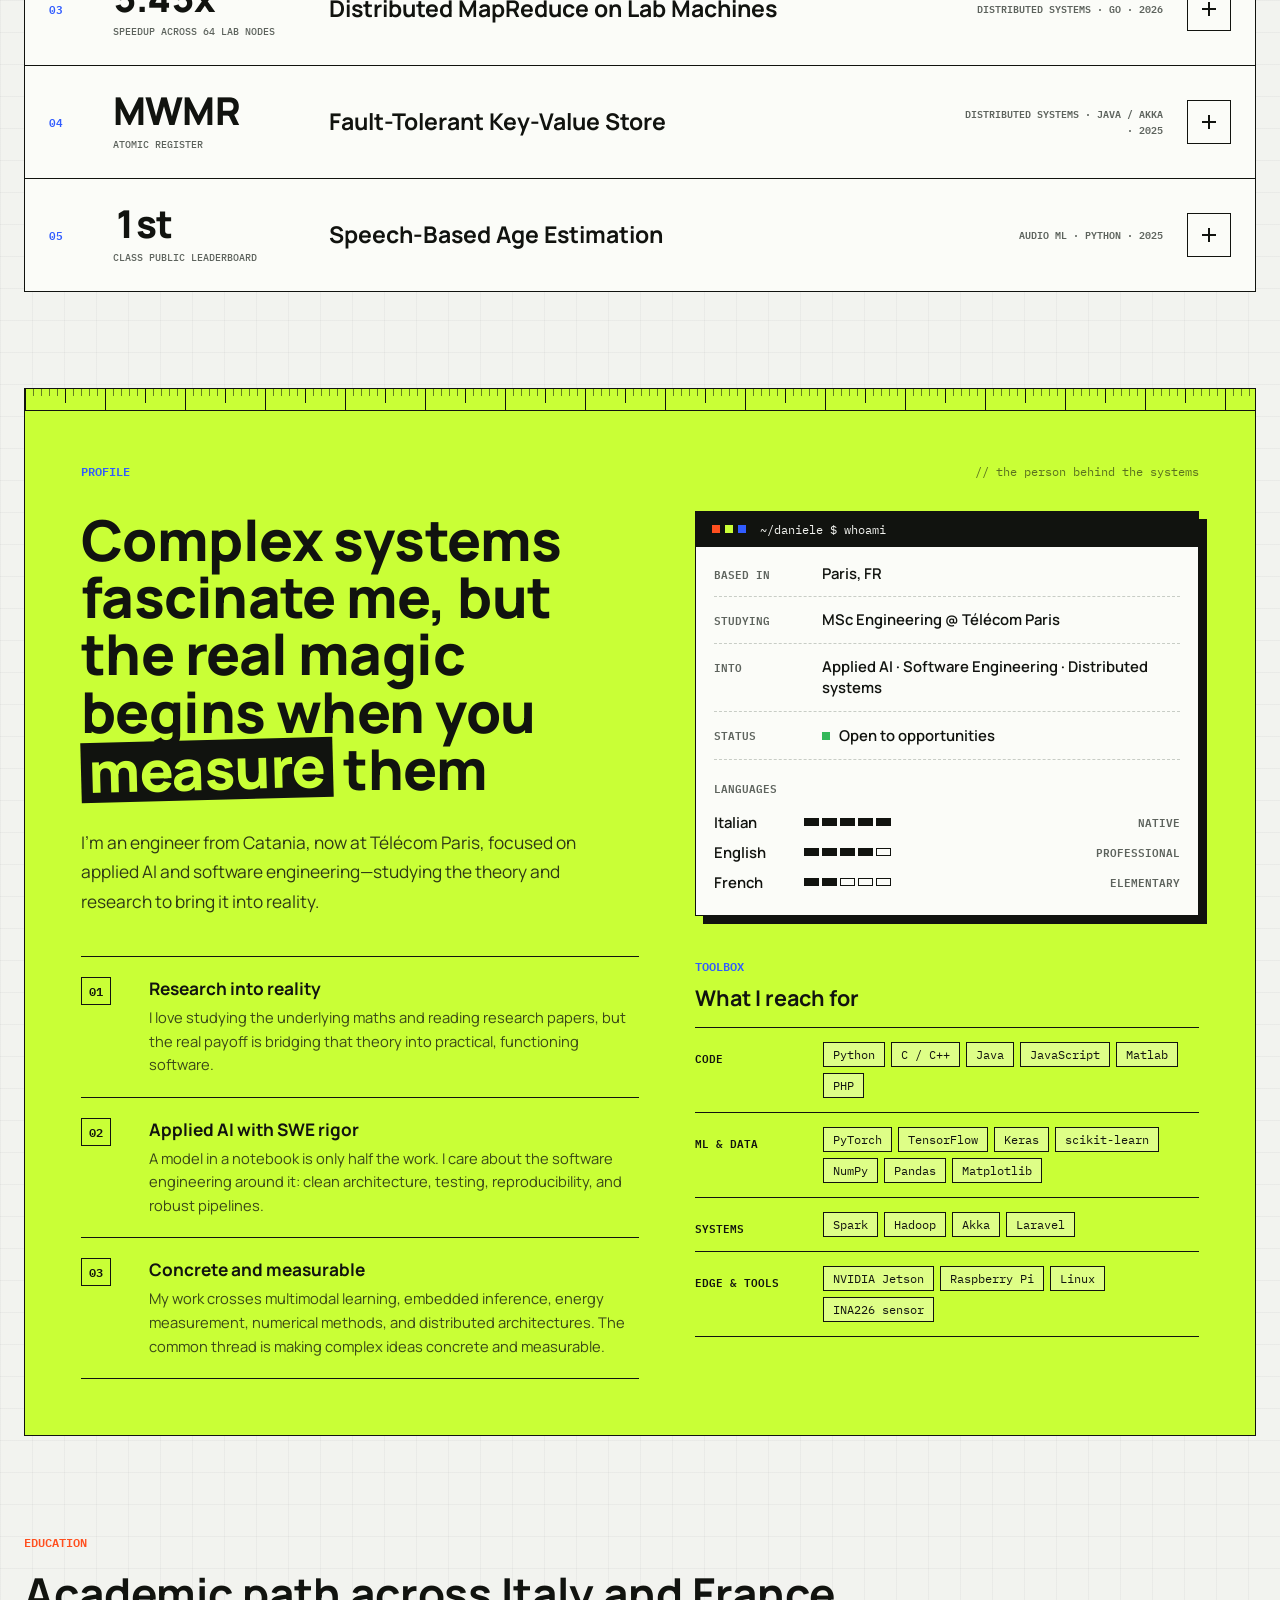
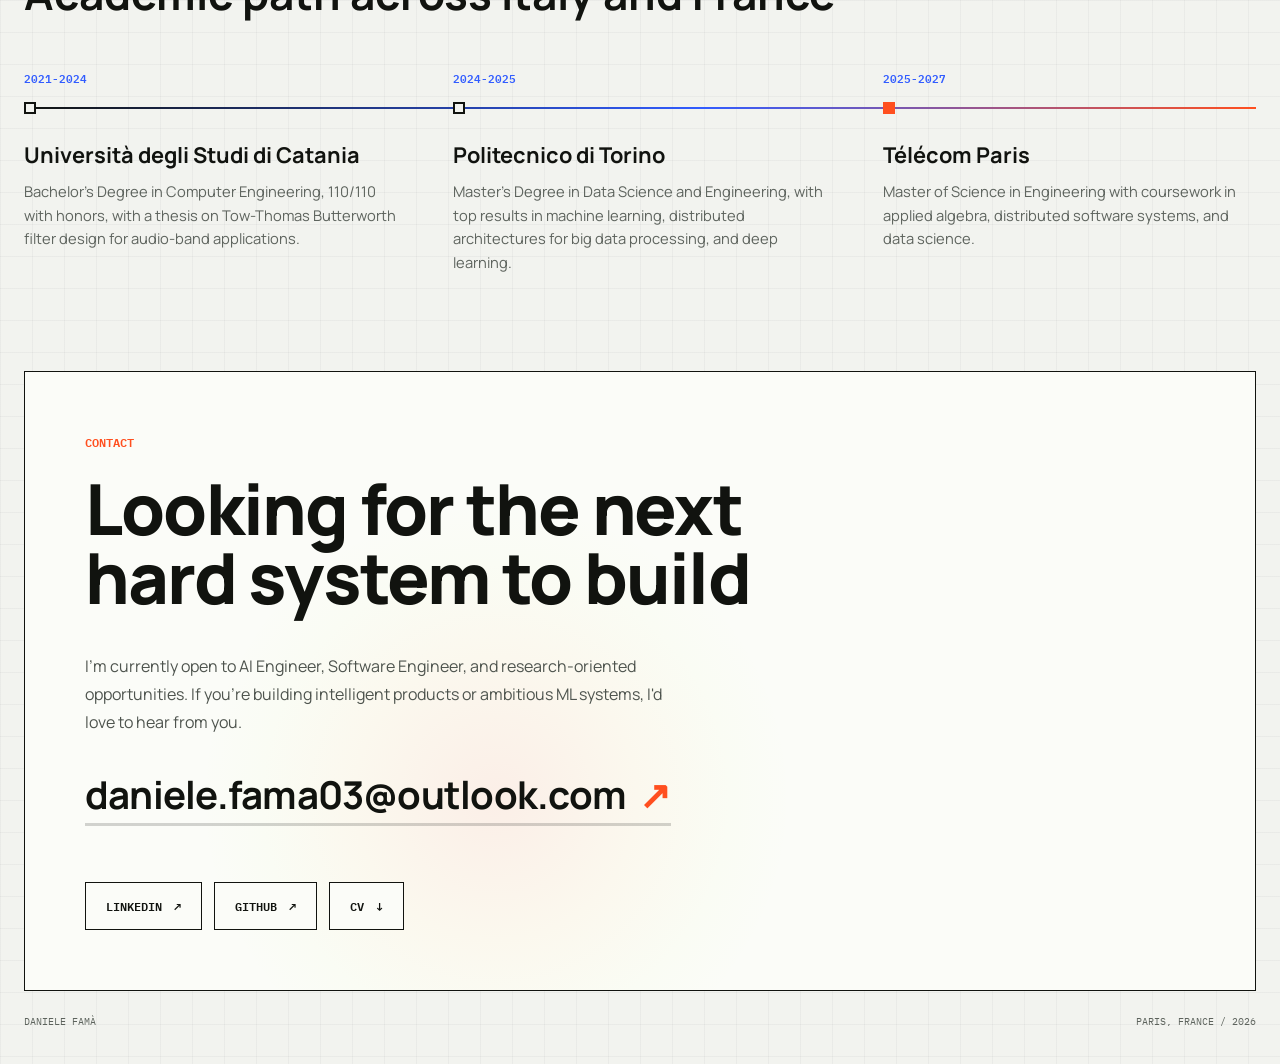
==== commit 98d3a362: "spin that trinacria" ====
--- a/index.html
+++ b/index.html
@@ -20,7 +20,7 @@
       href="https://fonts.googleapis.com/css2?family=IBM+Plex+Mono:wght@400;500;600&family=Manrope:wght@400;500;600;700;800&display=swap"
       rel="stylesheet"
     />
-    <link rel="stylesheet" href="styles.css?v=55" />
+    <link rel="stylesheet" href="styles.css?v=57" />
   </head>
   <body>
     <a class="skip-link" href="#main-content">Skip to content</a>
@@ -84,13 +84,24 @@
       <section id="top" class="hero reveal reveal-visible" aria-labelledby="hero-name">
         <div class="hero-media">
           <img src="picture_for_website/4.jpg" alt="" width="3024" height="4032" />
-          <div class="hero-origin" aria-label="From Catania to Paris">
-            <span>Catania</span><span aria-hidden="true">&rarr;</span><span>Paris</span>
-          </div>
-          <p class="hero-coords">
-            <span>Piscina di Venere, Milazzo</span>
-            <span>38.27&deg;N &middot; 15.23&deg;E</span>
-          </p>
+          <div class="hero-origin">
+            <span>mamma etna - a muntagna</span>
+          </div>
+          <button
+            class="hero-trinacria"
+            type="button"
+            aria-label="Spin the Sicilian Trinacria"
+            title="Spin Trinacria"
+          >
+            <img
+              class="trinacria-mark"
+              src="assets/trinacria.svg"
+              alt=""
+              width="48"
+              height="48"
+              draggable="false"
+            />
+          </button>
           <h1 id="hero-name"><span>Daniele</span> <span>Fam&#224;</span></h1>
         </div>
 
@@ -369,6 +380,6 @@
     </footer>
 
     <script src="content.js?v=15"></script>
-    <script src="script.js?v=59"></script>
+    <script src="script.js?v=60"></script>
   </body>
 </html>
--- a/styles.css
+++ b/styles.css
@@ -798,13 +798,13 @@
 
 .hero-media {
   position: relative;
-  height: 470px;
+  height: 520px;
   overflow: hidden;
   border-bottom: 1px solid var(--ink);
   background: var(--blue);
 }
 
-.hero-media img {
+.hero-media > img {
   width: 100%;
   height: 100%;
   object-fit: cover;
@@ -812,6 +812,43 @@
   filter: saturate(0.86) contrast(1.05);
   transform: scale(1.015);
   animation: settleImage 900ms ease-out both;
+}
+
+.hero-trinacria {
+  position: absolute;
+  top: 20px;
+  right: 24px;
+  z-index: 2;
+  display: inline-flex;
+  align-items: center;
+  justify-content: center;
+  width: 52px;
+  height: 52px;
+  padding: 0;
+  border: 0;
+  background: transparent;
+  cursor: pointer;
+  user-select: none;
+  transition: transform 220ms cubic-bezier(0.34, 1.56, 0.64, 1), filter 220ms ease;
+}
+
+.hero-trinacria:hover,
+.hero-trinacria:focus-visible {
+  transform: scale(1.1);
+}
+
+.hero-trinacria:active {
+  transform: scale(0.94);
+}
+
+.trinacria-mark {
+  display: block;
+  width: 100%;
+  height: 100%;
+  pointer-events: none;
+  filter: drop-shadow(0 2px 6px rgba(17, 19, 15, 0.32));
+  transform-origin: 50% 50%;
+  will-change: transform;
 }
 
 .hero-origin,
@@ -3495,7 +3532,7 @@
   }
 
   .hero-media {
-    height: 390px;
+    height: 430px;
   }
 
   .hero h1 {
@@ -3510,6 +3547,13 @@
   .hero-origin {
     top: 18px;
     left: 18px;
+  }
+
+  .hero-trinacria {
+    top: 15px;
+    right: 18px;
+    width: 44px;
+    height: 44px;
   }
 
   .hero-coords {
@@ -3700,7 +3744,7 @@
   }
 
   .hero-media {
-    height: 330px;
+    height: 360px;
   }
 
   .hero h1 {
@@ -3723,6 +3767,13 @@
     left: 12px;
   }
 
+  .hero-trinacria {
+    top: 10px;
+    right: 12px;
+    width: 38px;
+    height: 38px;
+  }
+
   .hero-coords {
     top: 54px;
     right: auto;
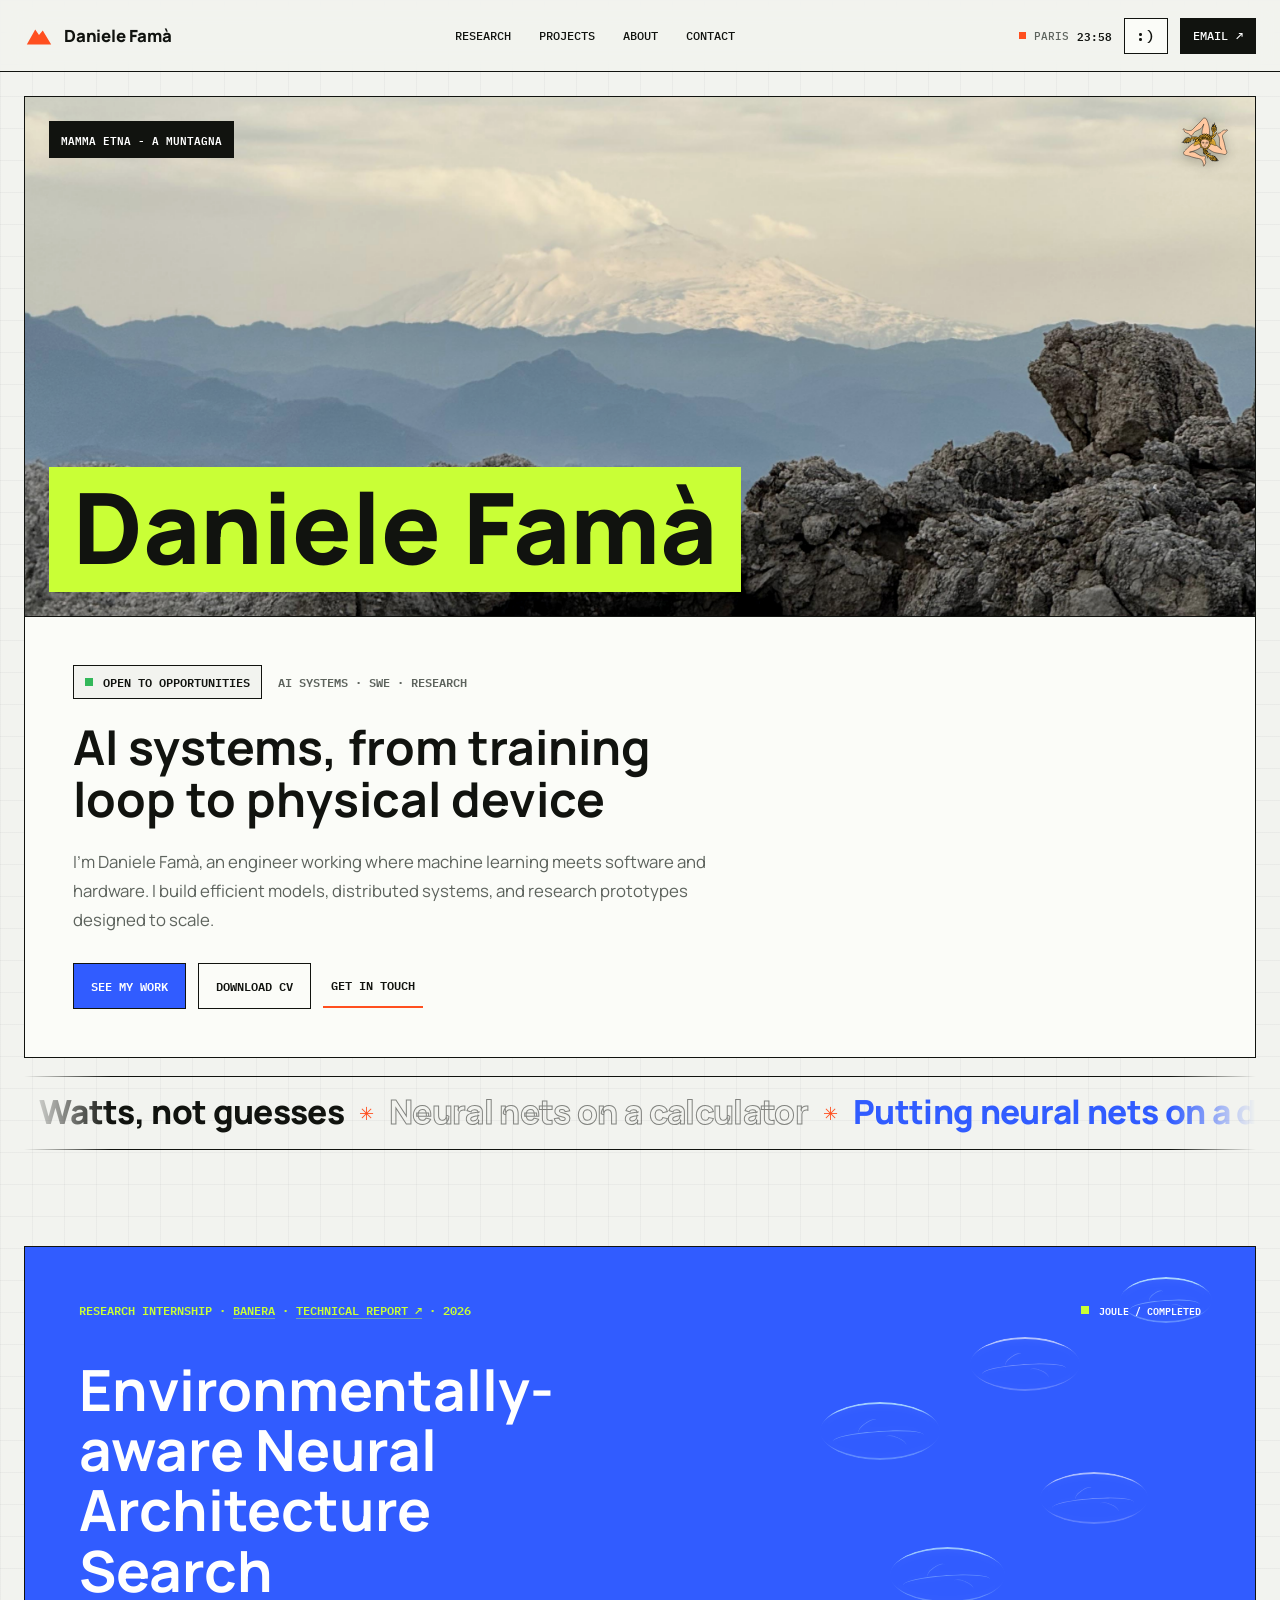
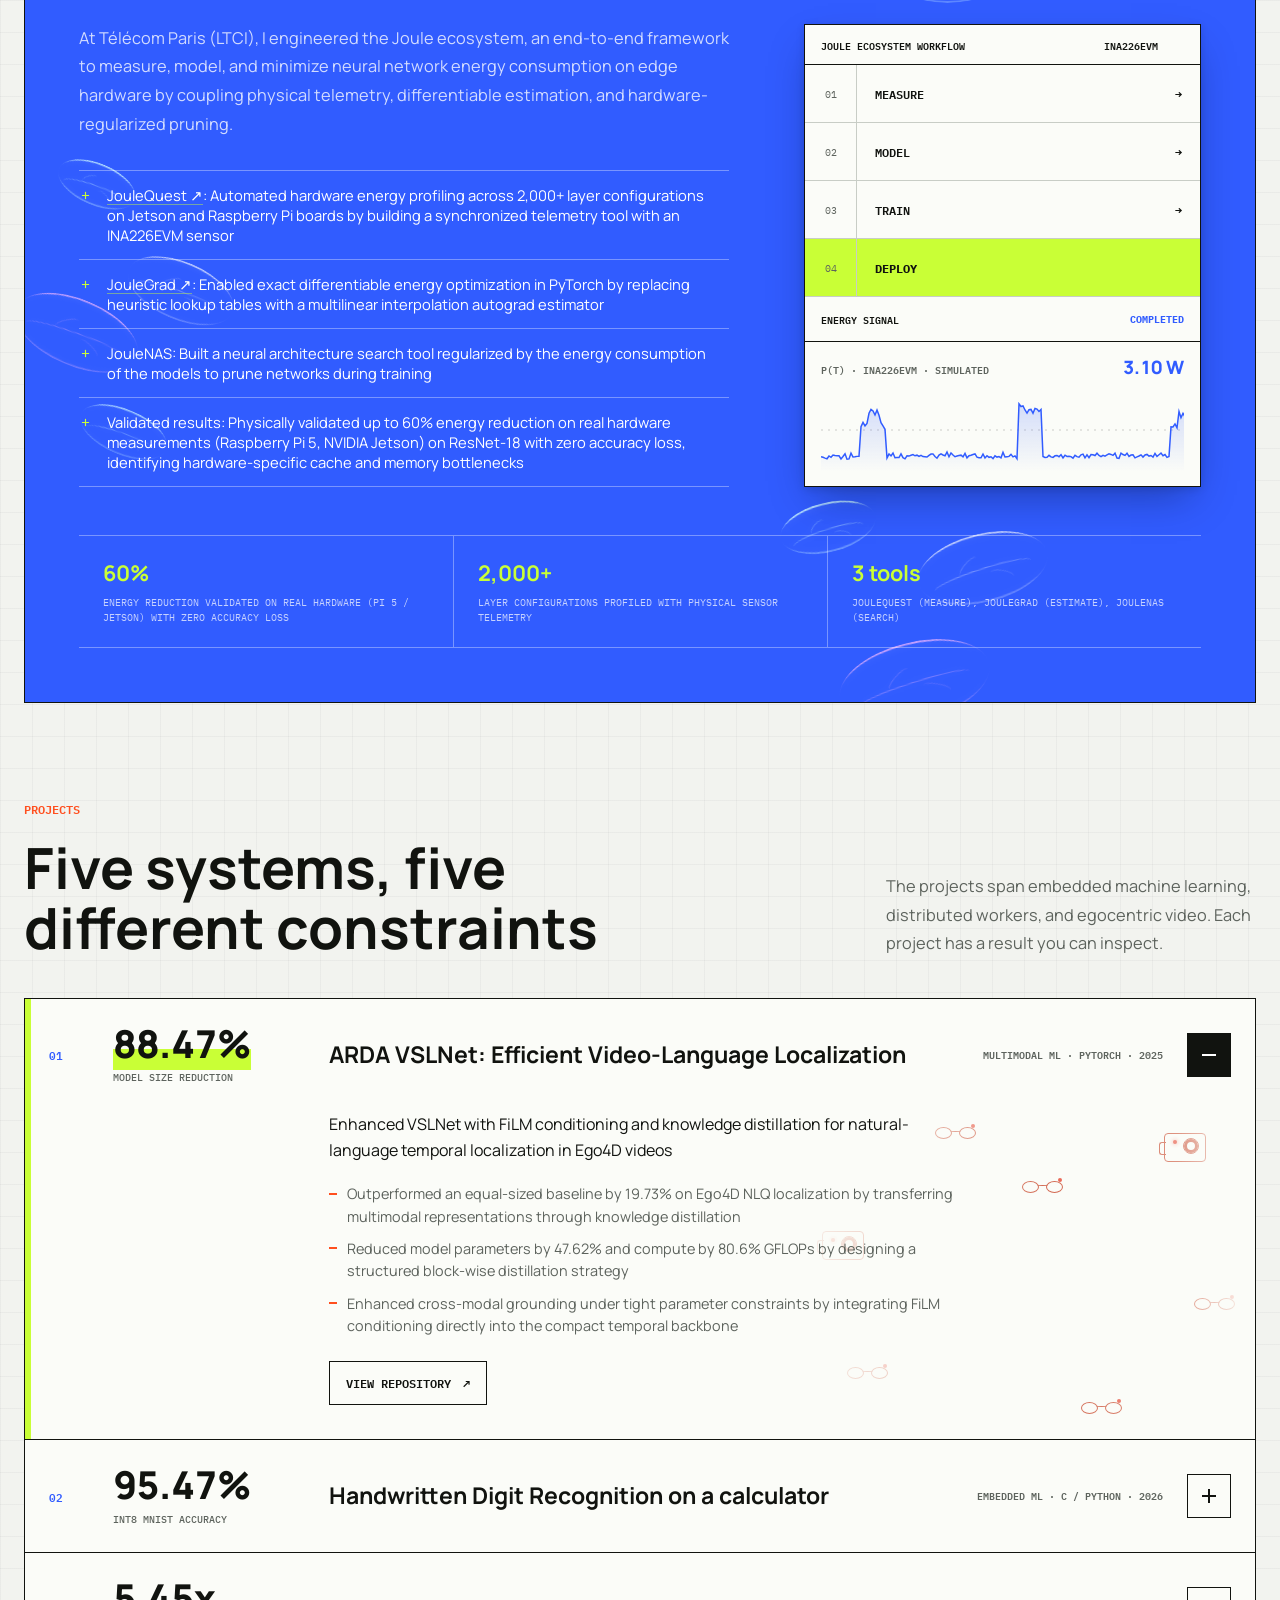
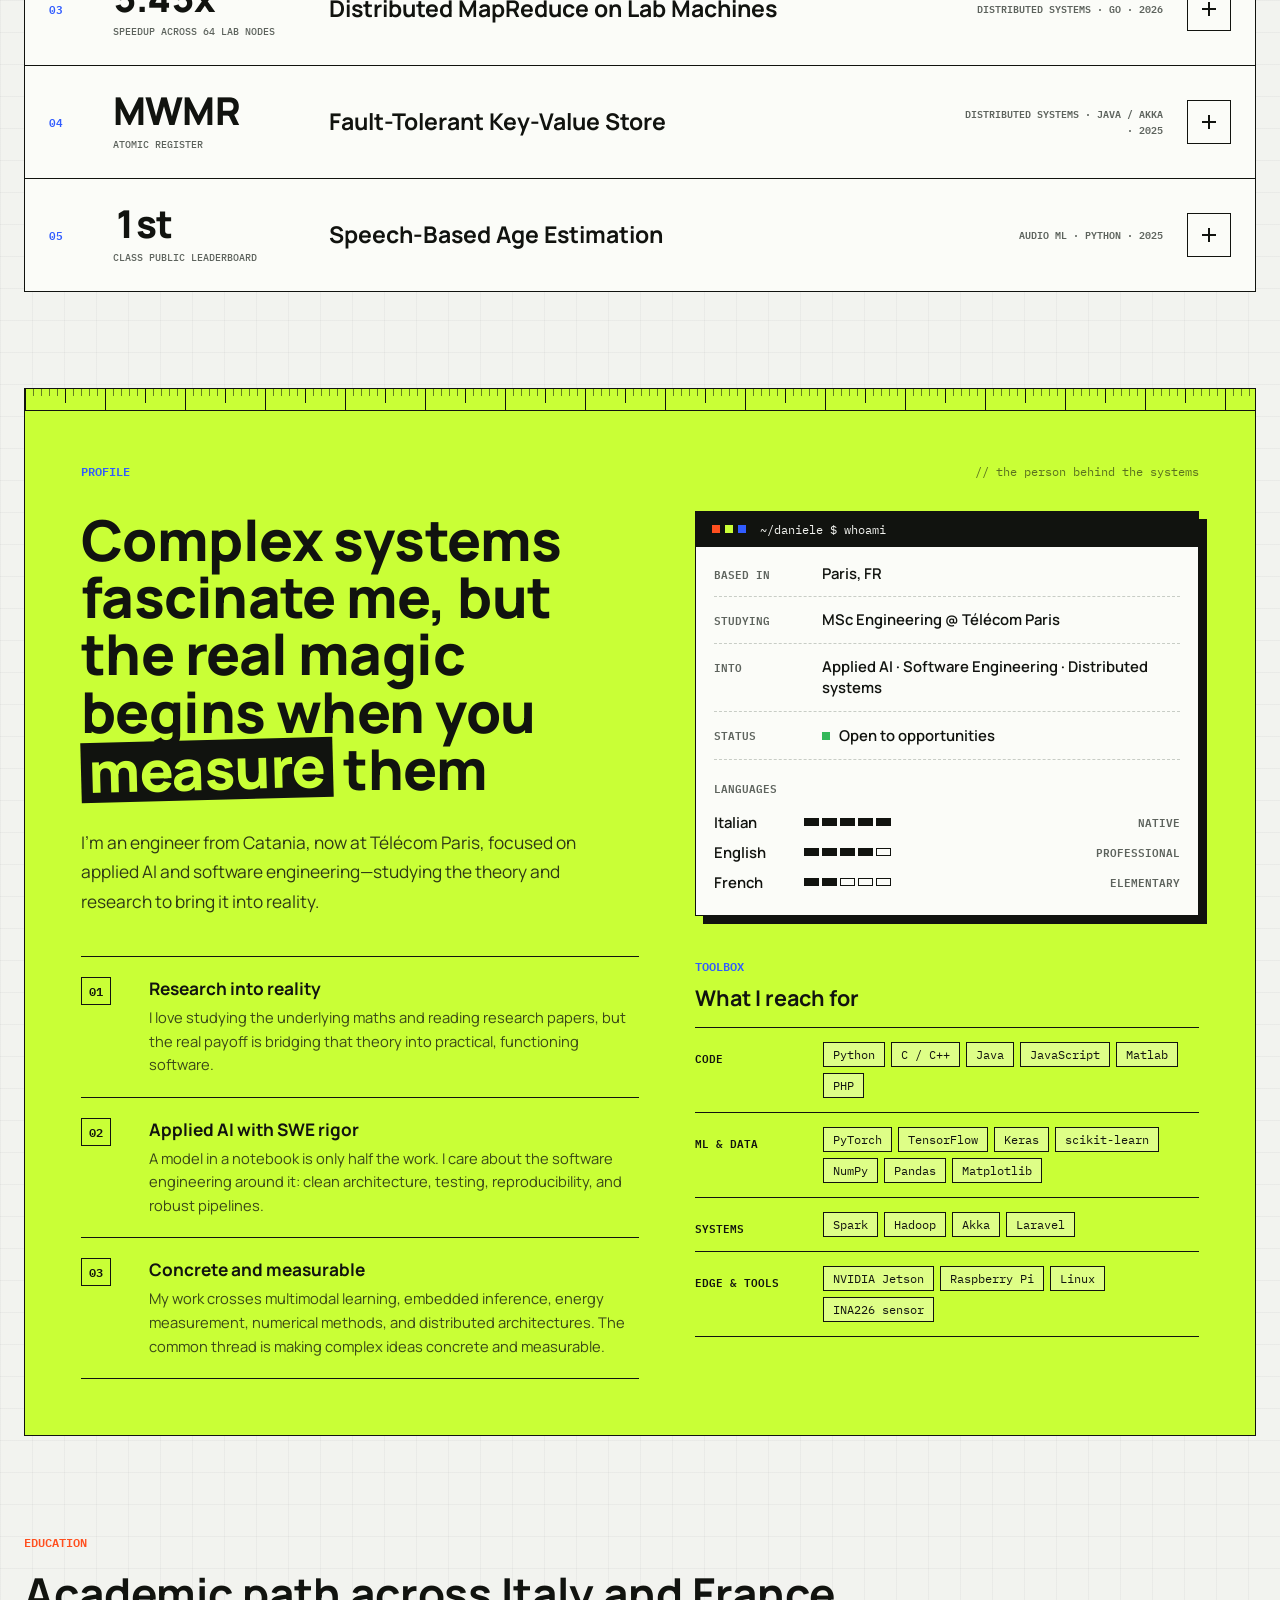
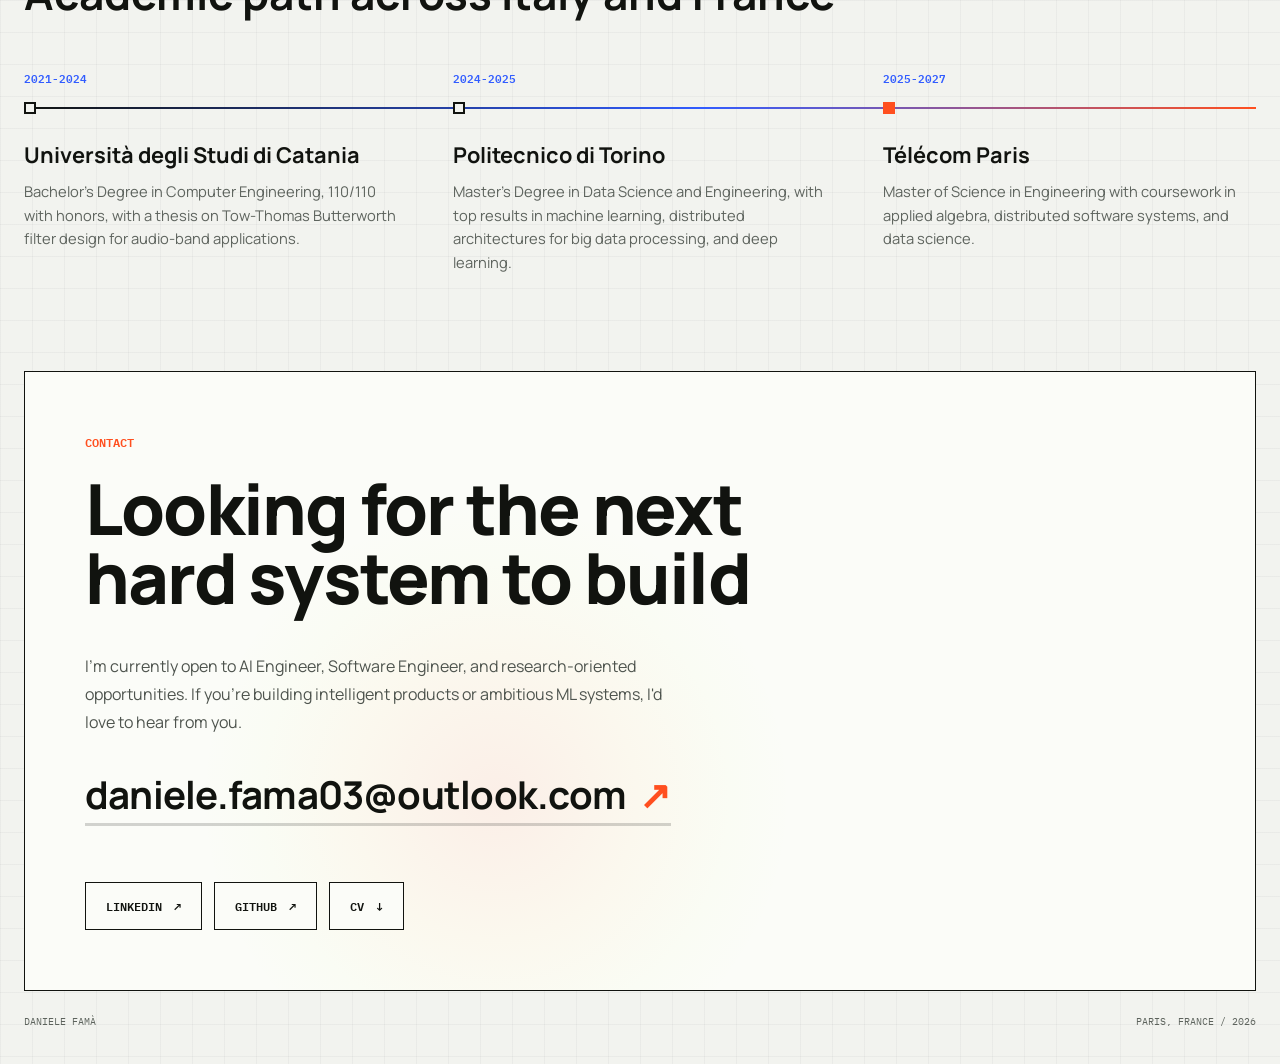
==== commit e989421e: "sicily is goated" ====
--- a/index.html
+++ b/index.html
@@ -380,6 +380,6 @@
     </footer>
 
     <script src="content.js?v=15"></script>
-    <script src="script.js?v=60"></script>
+    <script src="script.js?v=61"></script>
   </body>
 </html>
